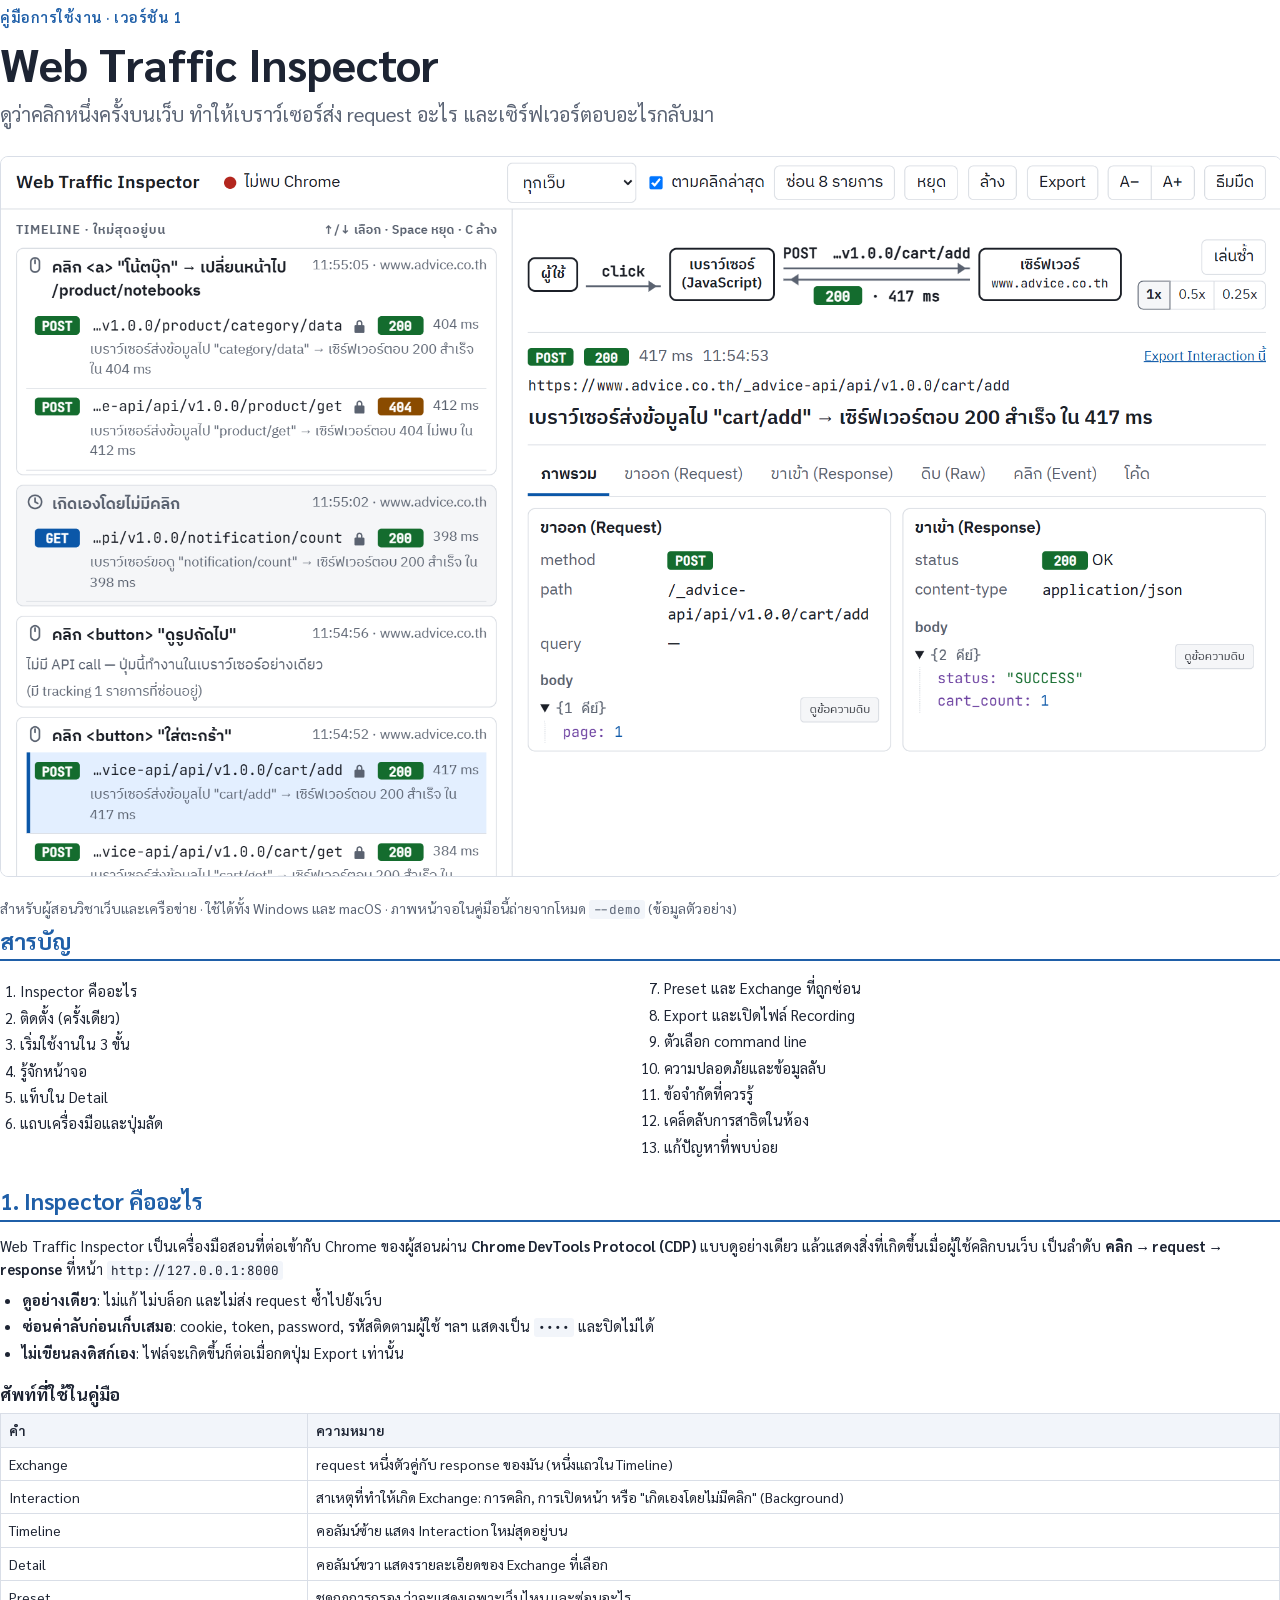
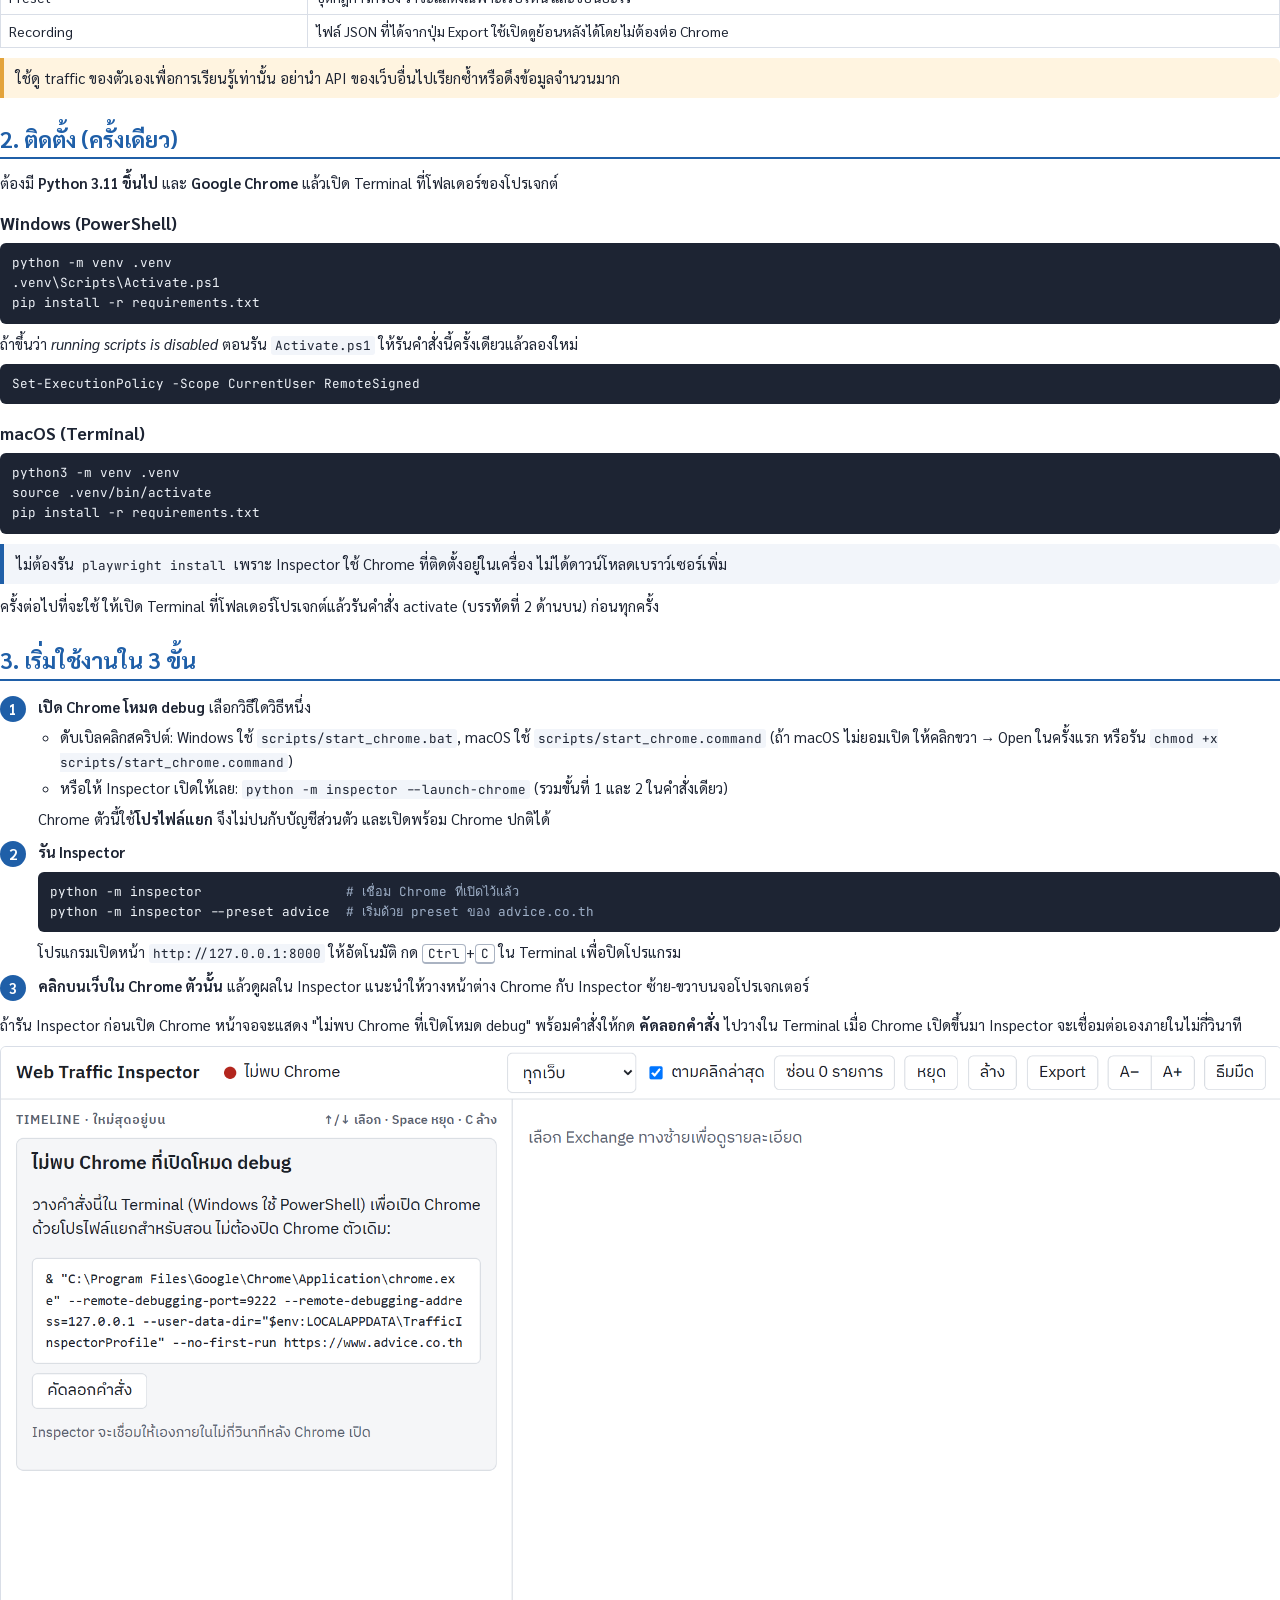
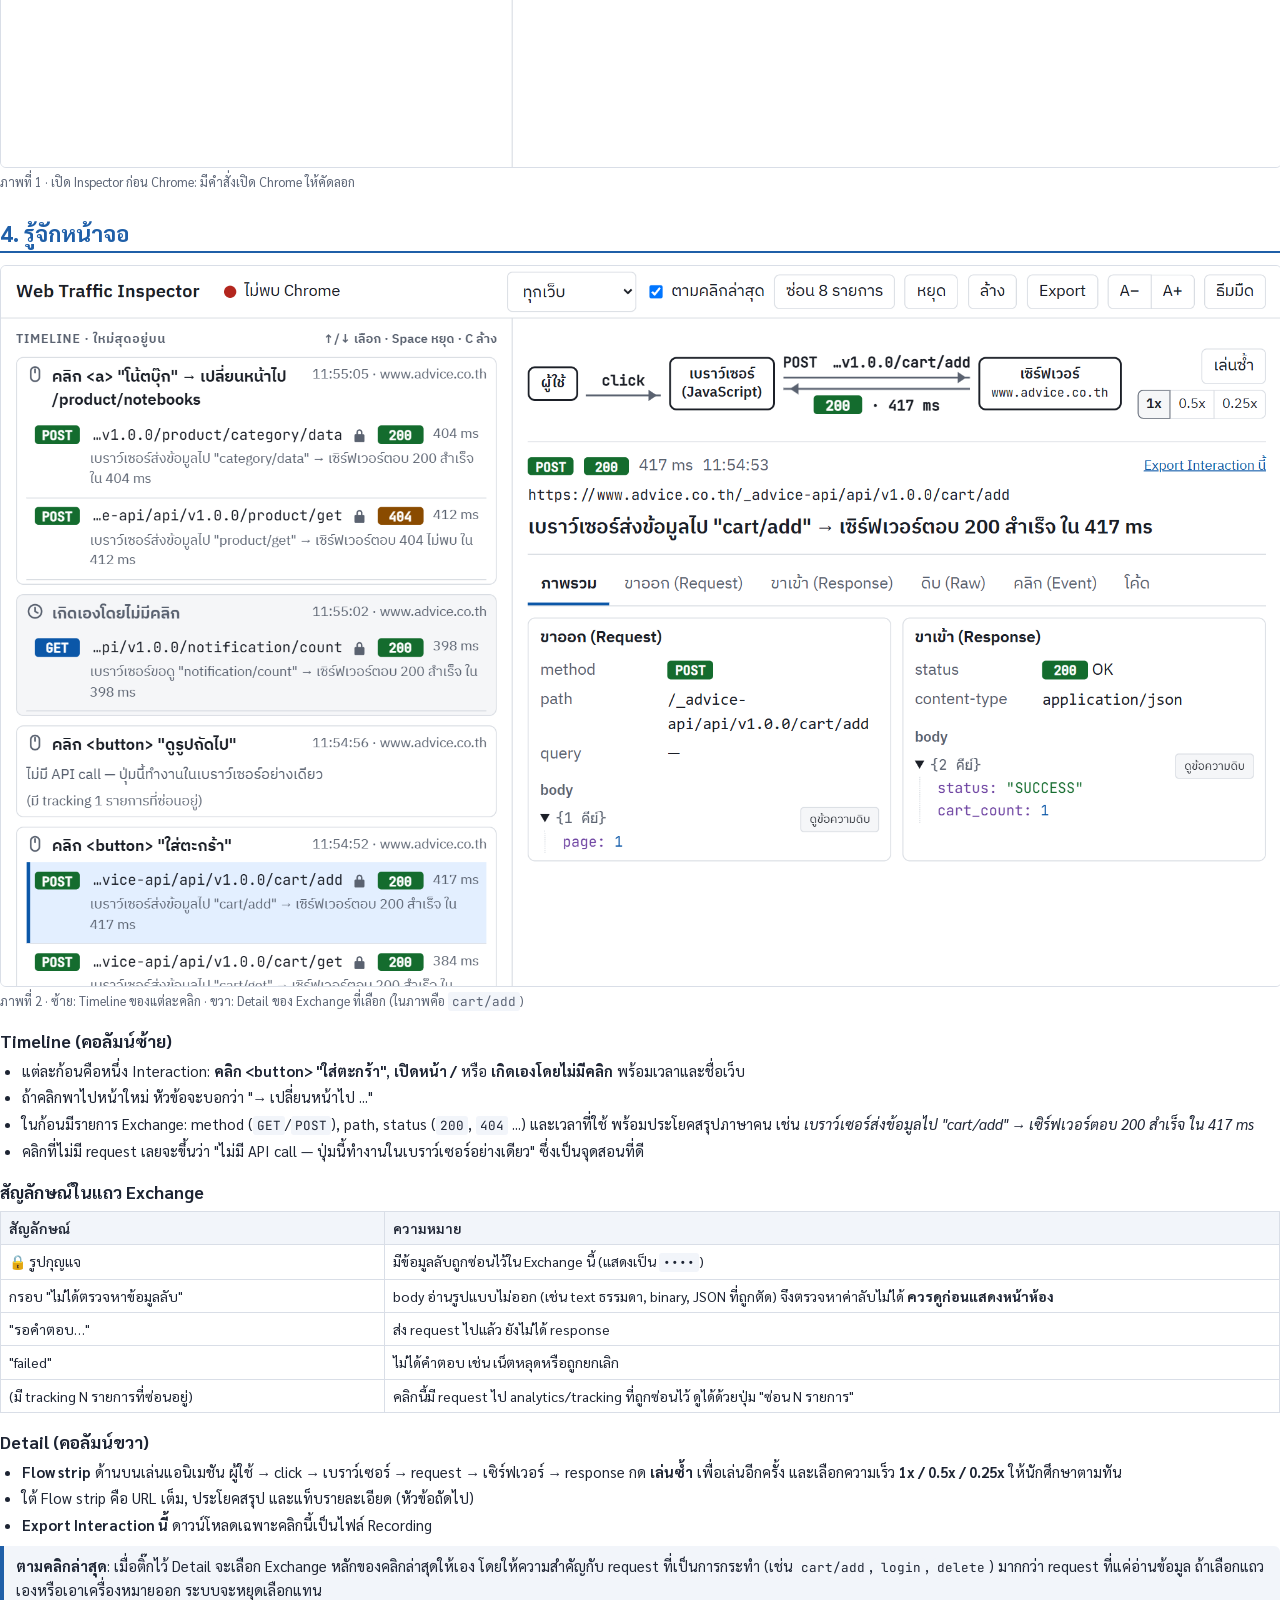
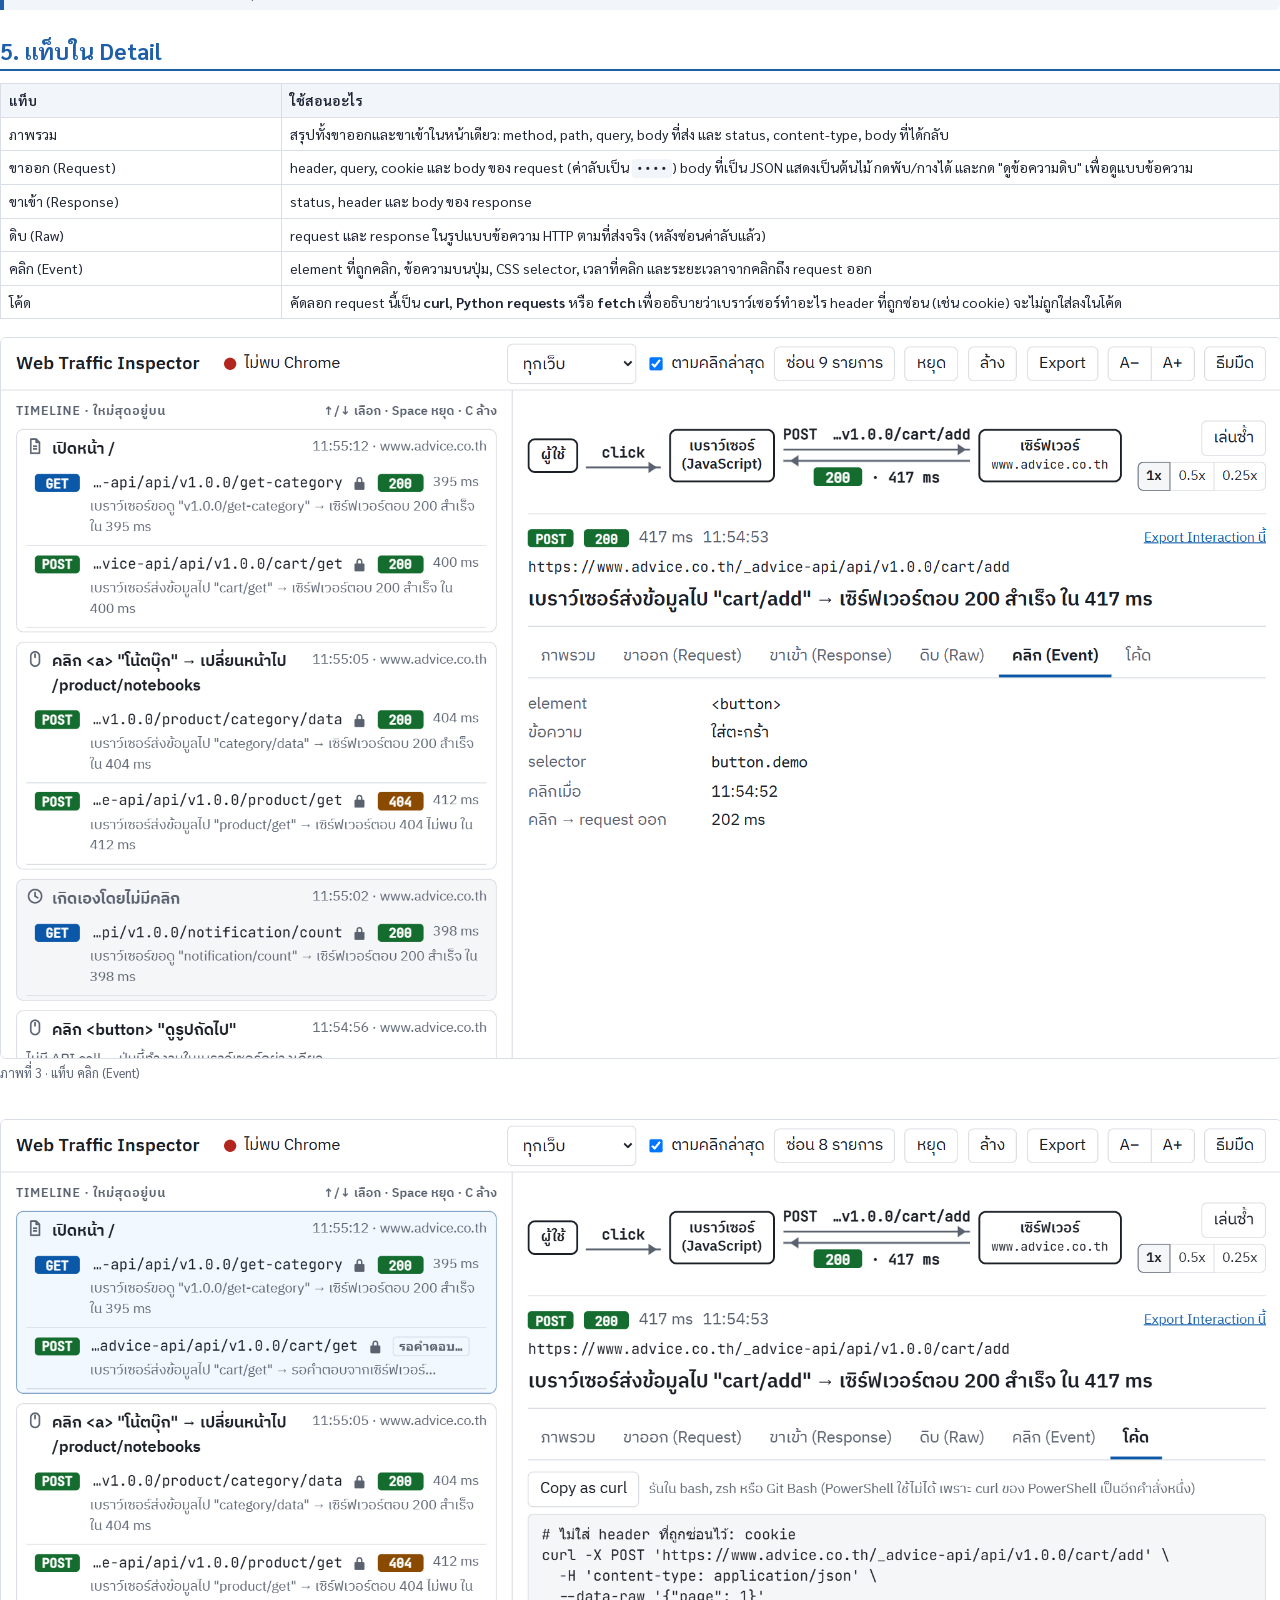
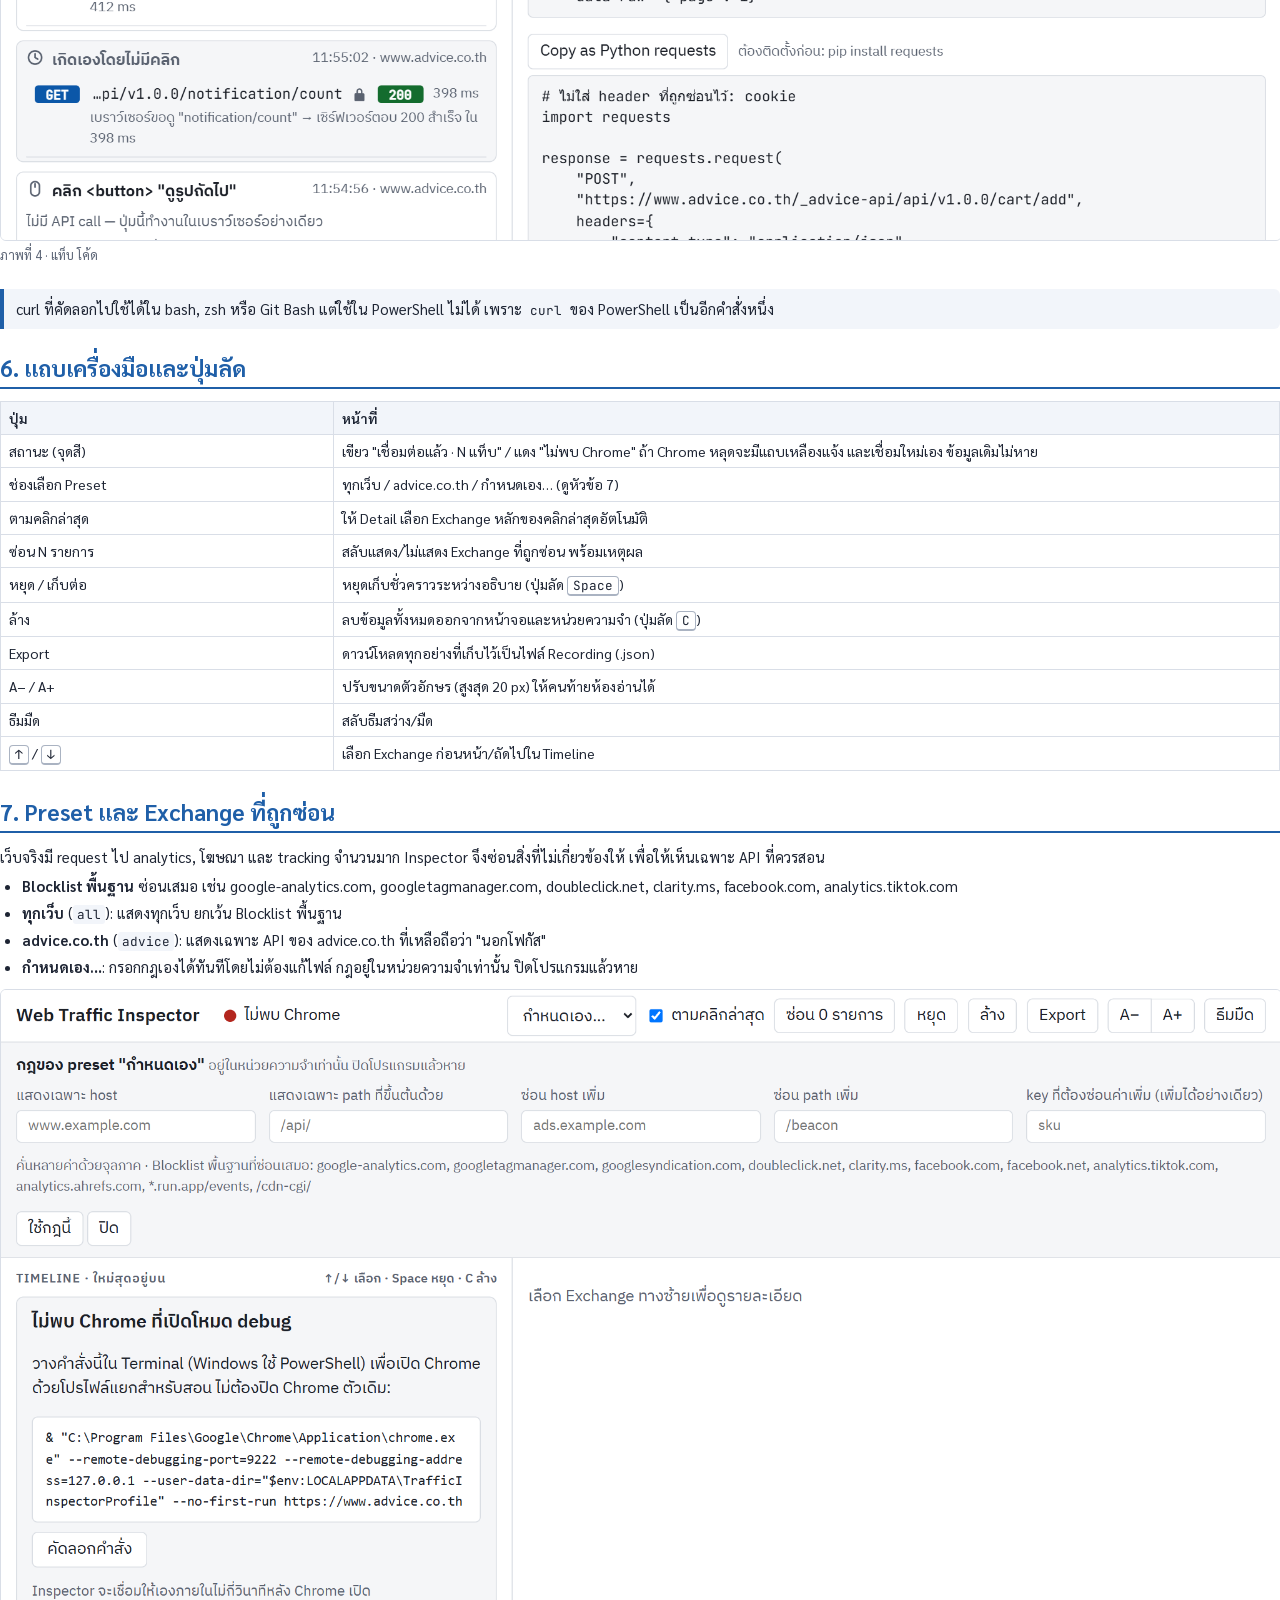
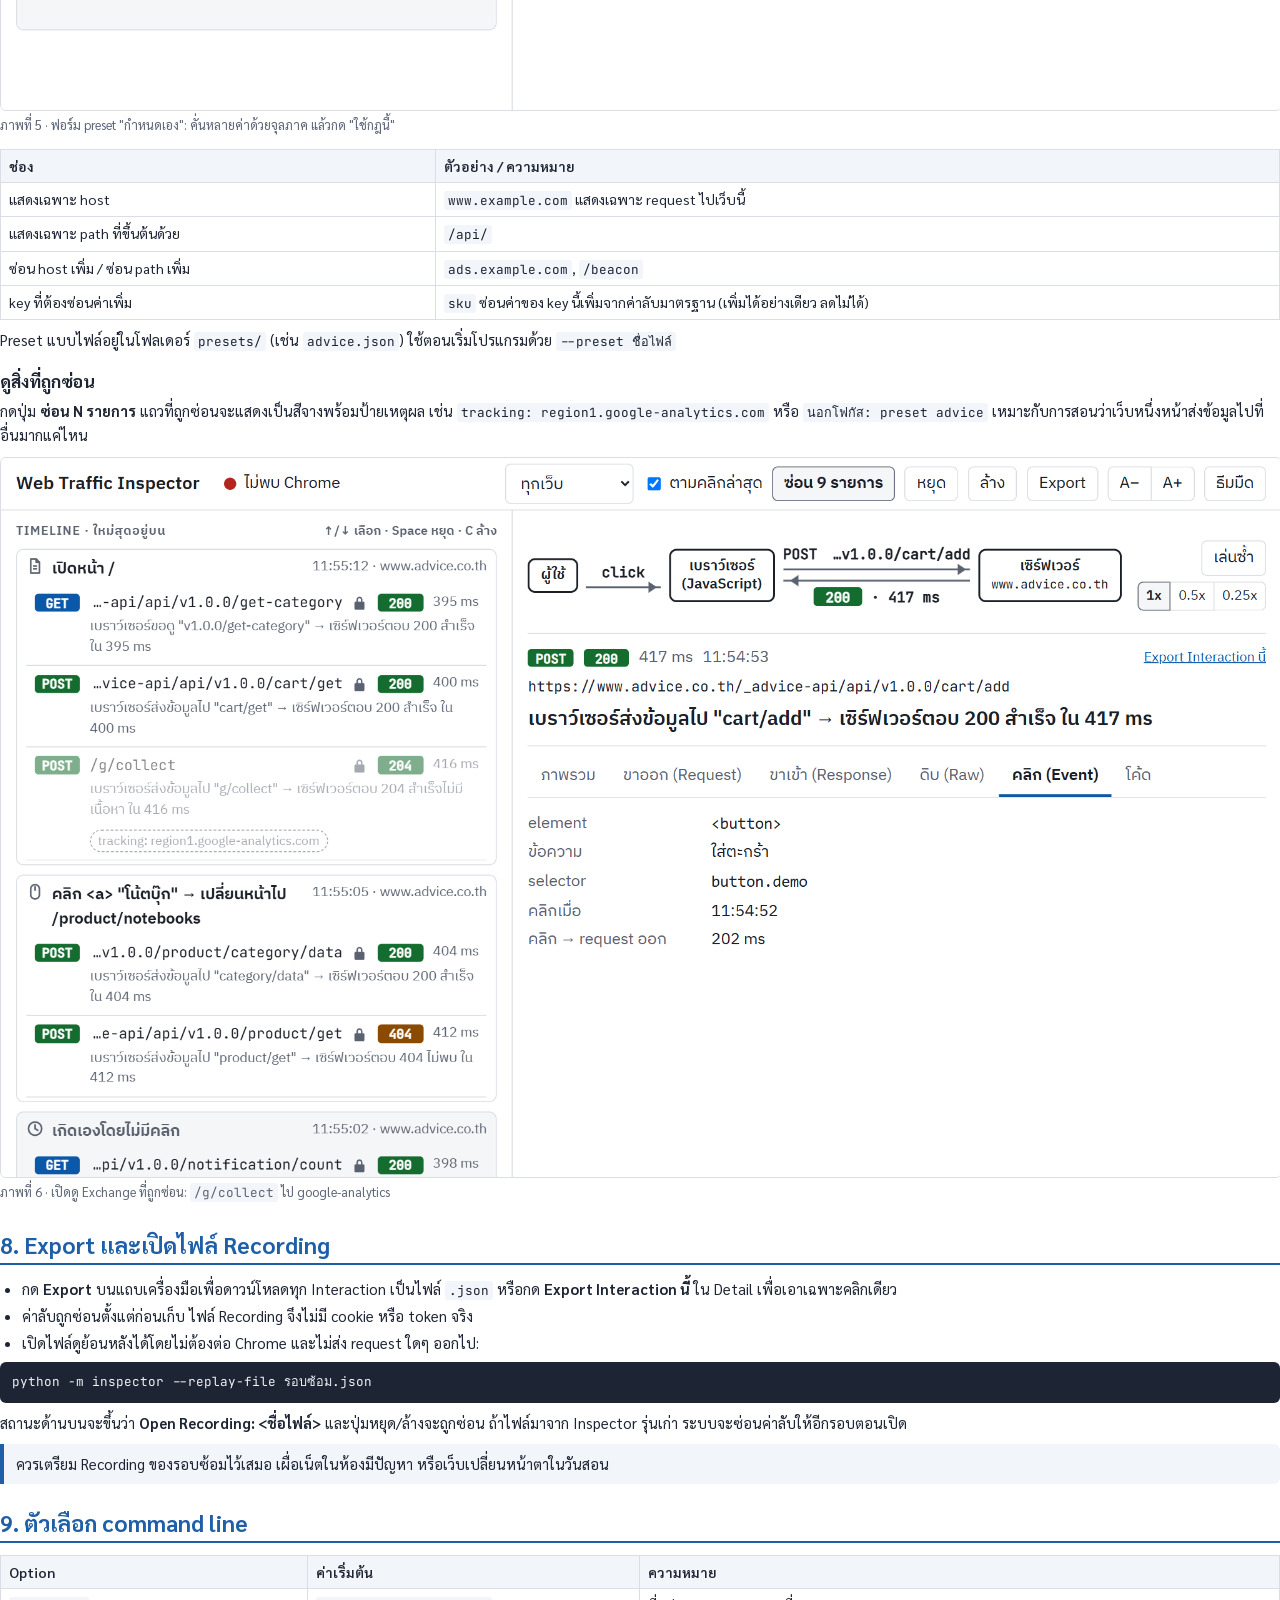
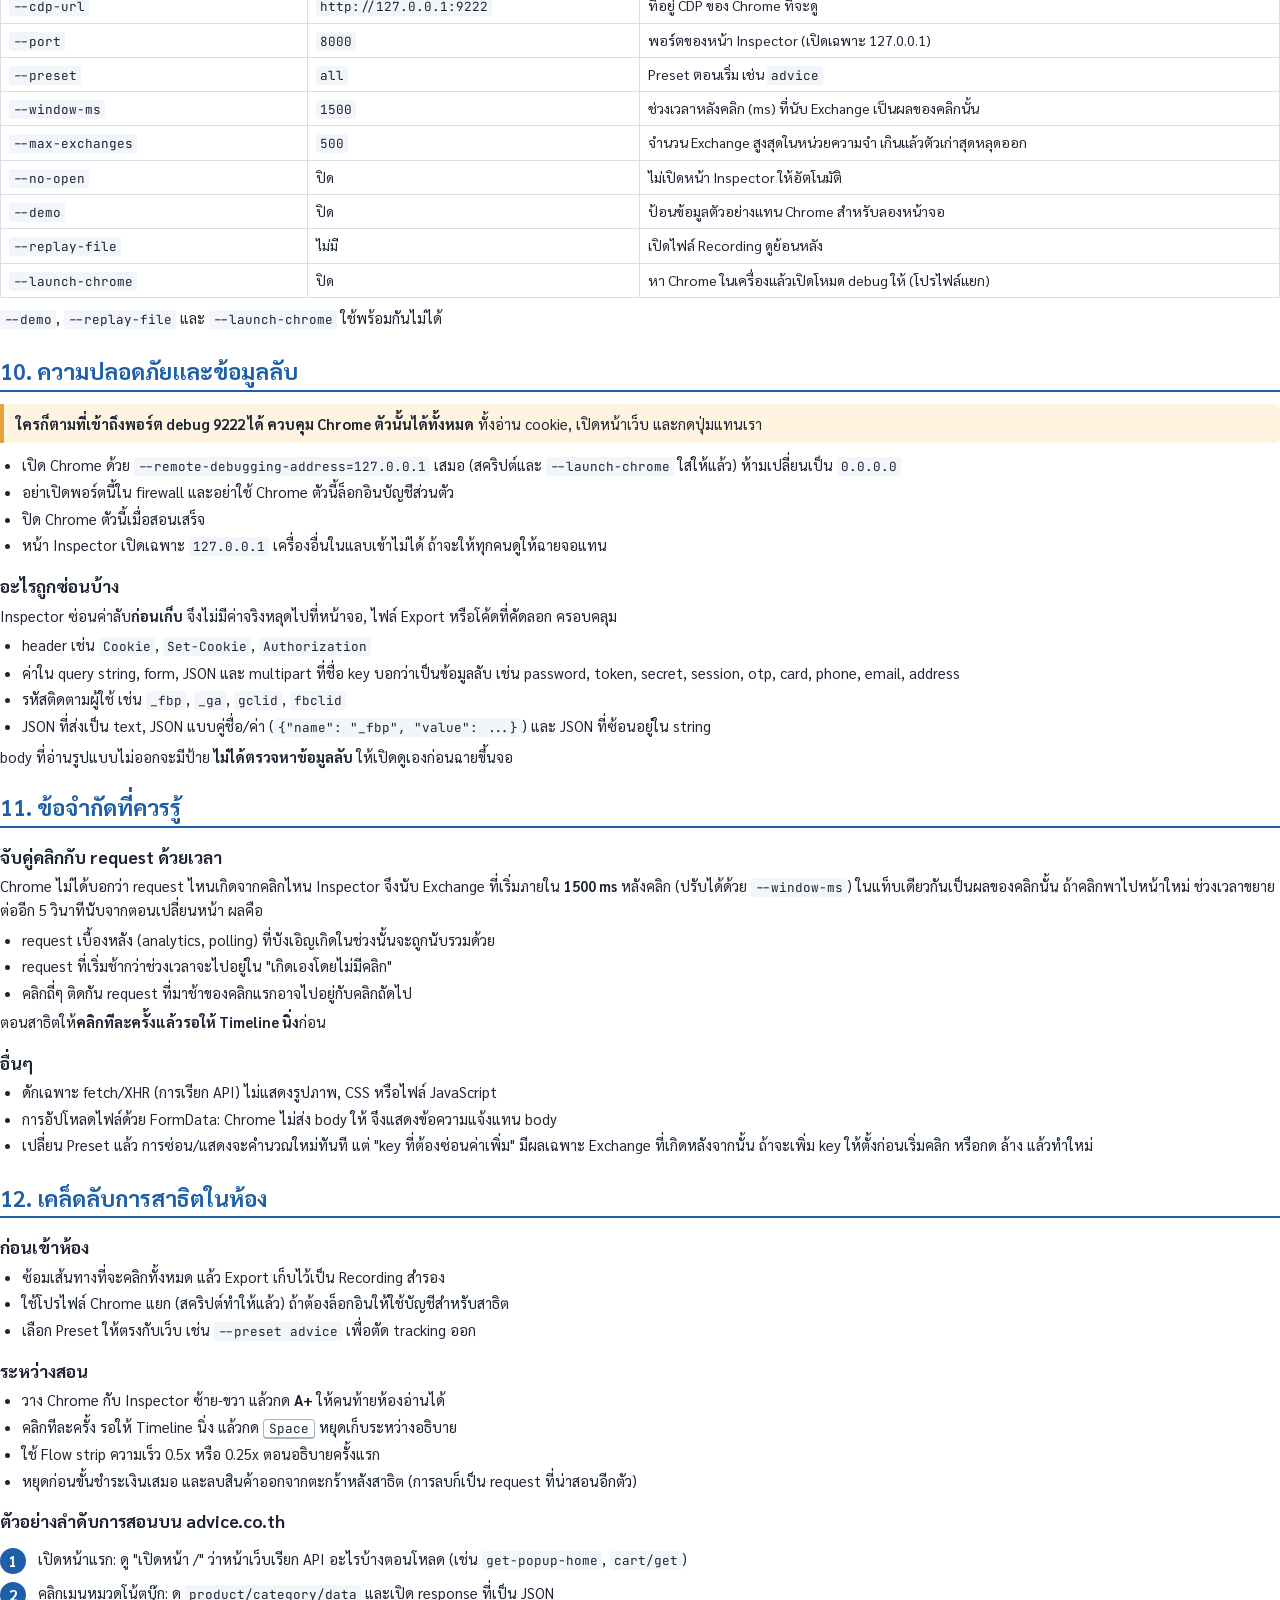
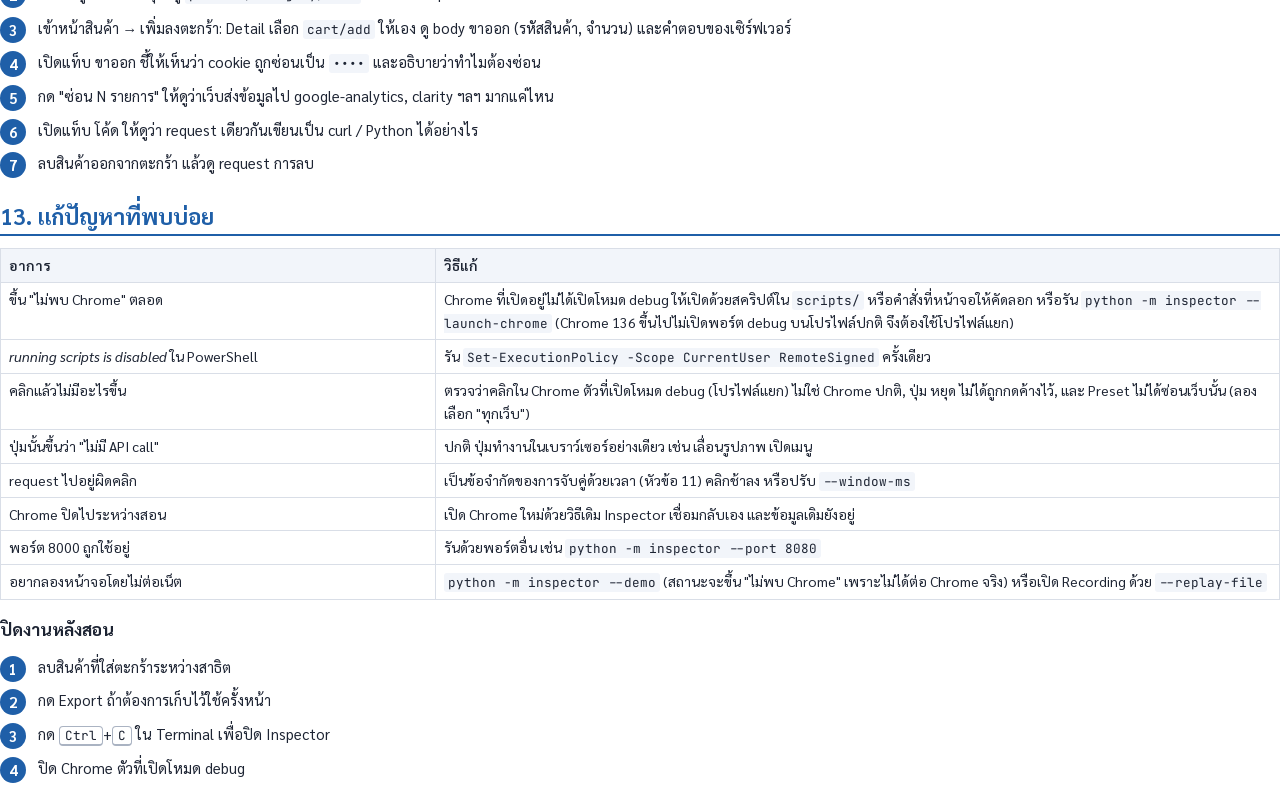
==== docs/guide/guide.html @ 569e0ac6 "docs: add Thai user guide PDF with its HTML source The guide covers install, the 3-step start, the s" ====
<!doctype html>
<html lang="th">
<head>
<meta charset="utf-8">
<title>คู่มือการใช้งาน Web Traffic Inspector</title>
<link rel="stylesheet" href="https://fonts.googleapis.com/css2?family=Sarabun:wght@400;600;700&family=JetBrains+Mono:wght@400;600&display=swap">
<style>
  @page { size: A4; margin: 18mm 17mm 20mm; @bottom-center { content: counter(page); font: 10pt Sarabun, sans-serif; color: #888; } }
  @page :first { @bottom-center { content: none; } }
  :root { --ink: #1d2433; --muted: #5b6475; --line: #d9dee7; --accent: #1f5fa8; --soft: #f2f5fa; --warn: #fff4e0; --warn-line: #e3a33b; }
  body { font-family: Sarabun, "Leelawadee UI", Tahoma, sans-serif; font-size: 11pt; line-height: 1.6; color: var(--ink); margin: 0; }
  h1, h2, h3 { line-height: 1.3; }
  h2 { font-size: 17pt; color: var(--accent); border-bottom: 2px solid var(--accent); padding-bottom: 4px; margin: 0 0 12px; break-after: avoid; }
  h3 { font-size: 13pt; margin: 18px 0 6px; break-after: avoid; }
  section { margin-top: 26px; }
  section.newpage { break-before: page; margin-top: 0; }
  p { margin: 6px 0; orphans: 3; widows: 3; }
  h2 + p, h3 + p { break-before: avoid; }
  code, pre, kbd { font-family: "JetBrains Mono", Consolas, monospace; font-size: 9.5pt; }
  code { background: var(--soft); padding: 1px 4px; border-radius: 3px; }
  pre { background: #1d2433; color: #eef2f8; padding: 10px 12px; border-radius: 6px; white-space: pre-wrap; word-break: break-all; break-inside: avoid; margin: 8px 0; }
  pre .c { color: #9fb0c8; }
  kbd { border: 1px solid #aab3c2; border-bottom-width: 2px; border-radius: 4px; padding: 0 5px; background: #fff; }
  table { width: 100%; border-collapse: collapse; margin: 8px 0; font-size: 10.5pt; break-inside: auto; }
  th, td { border: 1px solid var(--line); padding: 5px 8px; text-align: left; vertical-align: top; }
  th { background: var(--soft); font-weight: 600; }
  tr { break-inside: avoid; }
  tr:first-child, tr:nth-child(2) { break-after: avoid; }
  figure { margin: 10px 0 14px; break-inside: avoid; }
  figure img { width: 100%; border: 1px solid var(--line); border-radius: 6px; display: block; }
  figcaption { font-size: 9.5pt; color: var(--muted); margin-top: 4px; }
  .note, .warn { border-left: 4px solid var(--accent); background: var(--soft); padding: 8px 12px; border-radius: 0 6px 6px 0; margin: 10px 0; break-inside: avoid; }
  .warn { border-color: var(--warn-line); background: var(--warn); }
  ol.steps { padding-left: 0; list-style: none; counter-reset: s; }
  ol.steps > li { counter-increment: s; position: relative; padding-left: 38px; margin: 10px 0; }
  ol.steps > li::before { content: counter(s); position: absolute; left: 0; top: 1px; width: 26px; height: 26px; border-radius: 50%; background: var(--accent); color: #fff; font-weight: 700; text-align: center; line-height: 26px; }
  ul { padding-left: 22px; margin: 6px 0; }
  li { margin: 3px 0; }
  .cover { height: 245mm; display: flex; flex-direction: column; justify-content: center; }
  .cover .kicker { color: var(--accent); font-weight: 600; letter-spacing: .5px; }
  .cover h1 { font-size: 34pt; margin: 6px 0 4px; }
  .cover .sub { font-size: 15pt; color: var(--muted); margin-bottom: 26px; }
  .cover img { width: 100%; border: 1px solid var(--line); border-radius: 8px; }
  .cover .meta { margin-top: 20px; color: var(--muted); font-size: 10.5pt; }
  .toc { columns: 2; column-gap: 28px; padding-left: 20px; }
  .toc li { break-inside: avoid; }
  .two { display: grid; grid-template-columns: 1fr 1fr; gap: 12px; }
</style>
</head>
<body>

<div class="cover">
  <div class="kicker">คู่มือการใช้งาน · เวอร์ชัน 1</div>
  <h1>Web Traffic Inspector</h1>
  <div class="sub">ดูว่าคลิกหนึ่งครั้งบนเว็บ ทำให้เบราว์เซอร์ส่ง request อะไร และเซิร์ฟเวอร์ตอบอะไรกลับมา</div>
  <img src="overview.png" alt="หน้าจอ Web Traffic Inspector">
  <div class="meta">สำหรับผู้สอนวิชาเว็บและเครือข่าย · ใช้ได้ทั้ง Windows และ macOS · ภาพหน้าจอในคู่มือนี้ถ่ายจากโหมด <code>--demo</code> (ข้อมูลตัวอย่าง)</div>
</div>

<section class="newpage">
  <h2>สารบัญ</h2>
  <ol class="toc">
    <li>Inspector คืออะไร</li>
    <li>ติดตั้ง (ครั้งเดียว)</li>
    <li>เริ่มใช้งานใน 3 ขั้น</li>
    <li>รู้จักหน้าจอ</li>
    <li>แท็บใน Detail</li>
    <li>แถบเครื่องมือและปุ่มลัด</li>
    <li>Preset และ Exchange ที่ถูกซ่อน</li>
    <li>Export และเปิดไฟล์ Recording</li>
    <li>ตัวเลือก command line</li>
    <li>ความปลอดภัยและข้อมูลลับ</li>
    <li>ข้อจำกัดที่ควรรู้</li>
    <li>เคล็ดลับการสาธิตในห้อง</li>
    <li>แก้ปัญหาที่พบบ่อย</li>
  </ol>

  <h2 style="margin-top:28px">1. Inspector คืออะไร</h2>
  <p>Web Traffic Inspector เป็นเครื่องมือสอนที่ต่อเข้ากับ Chrome ของผู้สอนผ่าน <b>Chrome DevTools Protocol (CDP)</b> แบบดูอย่างเดียว
  แล้วแสดงสิ่งที่เกิดขึ้นเมื่อผู้ใช้คลิกบนเว็บ เป็นลำดับ <b>คลิก → request → response</b> ที่หน้า <code>http://127.0.0.1:8000</code></p>
  <ul>
    <li><b>ดูอย่างเดียว</b>: ไม่แก้ ไม่บล็อก และไม่ส่ง request ซ้ำไปยังเว็บ</li>
    <li><b>ซ่อนค่าลับก่อนเก็บเสมอ</b>: cookie, token, password, รหัสติดตามผู้ใช้ ฯลฯ แสดงเป็น <code>••••</code> และปิดไม่ได้</li>
    <li><b>ไม่เขียนลงดิสก์เอง</b>: ไฟล์จะเกิดขึ้นก็ต่อเมื่อกดปุ่ม Export เท่านั้น</li>
  </ul>

  <h3>ศัพท์ที่ใช้ในคู่มือ</h3>
  <table>
    <tr><th style="width:24%">คำ</th><th>ความหมาย</th></tr>
    <tr><td>Exchange</td><td>request หนึ่งตัวคู่กับ response ของมัน (หนึ่งแถวใน Timeline)</td></tr>
    <tr><td>Interaction</td><td>สาเหตุที่ทำให้เกิด Exchange: การคลิก, การเปิดหน้า หรือ "เกิดเองโดยไม่มีคลิก" (Background)</td></tr>
    <tr><td>Timeline</td><td>คอลัมน์ซ้าย แสดง Interaction ใหม่สุดอยู่บน</td></tr>
    <tr><td>Detail</td><td>คอลัมน์ขวา แสดงรายละเอียดของ Exchange ที่เลือก</td></tr>
    <tr><td>Preset</td><td>ชุดกฎการกรอง ว่าจะแสดงเฉพาะเว็บไหน และซ่อนอะไร</td></tr>
    <tr><td>Recording</td><td>ไฟล์ JSON ที่ได้จากปุ่ม Export ใช้เปิดดูย้อนหลังได้โดยไม่ต้องต่อ Chrome</td></tr>
  </table>

  <div class="warn">ใช้ดู traffic ของตัวเองเพื่อการเรียนรู้เท่านั้น อย่านำ API ของเว็บอื่นไปเรียกซ้ำหรือดึงข้อมูลจำนวนมาก</div>
</section>

<section>
  <h2>2. ติดตั้ง (ครั้งเดียว)</h2>
  <p>ต้องมี <b>Python 3.11 ขึ้นไป</b> และ <b>Google Chrome</b> แล้วเปิด Terminal ที่โฟลเดอร์ของโปรเจกต์</p>

  <h3>Windows (PowerShell)</h3>
<pre>python -m venv .venv
.venv\Scripts\Activate.ps1
pip install -r requirements.txt</pre>
  <p>ถ้าขึ้นว่า <i>running scripts is disabled</i> ตอนรัน <code>Activate.ps1</code> ให้รันคำสั่งนี้ครั้งเดียวแล้วลองใหม่</p>
<pre>Set-ExecutionPolicy -Scope CurrentUser RemoteSigned</pre>

  <h3>macOS (Terminal)</h3>
<pre>python3 -m venv .venv
source .venv/bin/activate
pip install -r requirements.txt</pre>

  <div class="note">ไม่ต้องรัน <code>playwright install</code> เพราะ Inspector ใช้ Chrome ที่ติดตั้งอยู่ในเครื่อง ไม่ได้ดาวน์โหลดเบราว์เซอร์เพิ่ม</div>
  <p>ครั้งต่อไปที่จะใช้ ให้เปิด Terminal ที่โฟลเดอร์โปรเจกต์แล้วรันคำสั่ง activate (บรรทัดที่ 2 ด้านบน) ก่อนทุกครั้ง</p>

  <h2 style="margin-top:28px">3. เริ่มใช้งานใน 3 ขั้น</h2>
  <ol class="steps">
    <li><b>เปิด Chrome โหมด debug</b> เลือกวิธีใดวิธีหนึ่ง
      <ul>
        <li>ดับเบิลคลิกสคริปต์: Windows ใช้ <code>scripts/start_chrome.bat</code>, macOS ใช้ <code>scripts/start_chrome.command</code>
          (ถ้า macOS ไม่ยอมเปิด ให้คลิกขวา → Open ในครั้งแรก หรือรัน <code>chmod +x scripts/start_chrome.command</code>)</li>
        <li>หรือให้ Inspector เปิดให้เลย: <code>python -m inspector --launch-chrome</code> (รวมขั้นที่ 1 และ 2 ในคำสั่งเดียว)</li>
      </ul>
      Chrome ตัวนี้ใช้<b>โปรไฟล์แยก</b> จึงไม่ปนกับบัญชีส่วนตัว และเปิดพร้อม Chrome ปกติได้
    </li>
    <li><b>รัน Inspector</b>
<pre>python -m inspector                  <span class="c"># เชื่อม Chrome ที่เปิดไว้แล้ว</span>
python -m inspector --preset advice  <span class="c"># เริ่มด้วย preset ของ advice.co.th</span></pre>
      โปรแกรมเปิดหน้า <code>http://127.0.0.1:8000</code> ให้อัตโนมัติ กด <kbd>Ctrl</kbd>+<kbd>C</kbd> ใน Terminal เพื่อปิดโปรแกรม
    </li>
    <li><b>คลิกบนเว็บใน Chrome ตัวนั้น</b> แล้วดูผลใน Inspector แนะนำให้วางหน้าต่าง Chrome กับ Inspector ซ้าย-ขวาบนจอโปรเจกเตอร์</li>
  </ol>

  <p>ถ้ารัน Inspector ก่อนเปิด Chrome หน้าจอจะแสดง "ไม่พบ Chrome ที่เปิดโหมด debug" พร้อมคำสั่งให้กด <b>คัดลอกคำสั่ง</b> ไปวางใน Terminal
  เมื่อ Chrome เปิดขึ้นมา Inspector จะเชื่อมต่อเองภายในไม่กี่วินาที</p>
  <figure><img src="nochrome.png" alt="หน้าจอเมื่อไม่พบ Chrome"><figcaption>ภาพที่ 1 · เปิด Inspector ก่อน Chrome: มีคำสั่งเปิด Chrome ให้คัดลอก</figcaption></figure>
</section>

<section>
  <h2>4. รู้จักหน้าจอ</h2>
  <figure><img src="overview.png" alt="หน้าจอหลัก"><figcaption>ภาพที่ 2 · ซ้าย: Timeline ของแต่ละคลิก · ขวา: Detail ของ Exchange ที่เลือก (ในภาพคือ <code>cart/add</code>)</figcaption></figure>

  <h3>Timeline (คอลัมน์ซ้าย)</h3>
  <ul>
    <li>แต่ละก้อนคือหนึ่ง Interaction: <b>คลิก &lt;button&gt; "ใส่ตะกร้า"</b>, <b>เปิดหน้า /</b> หรือ <b>เกิดเองโดยไม่มีคลิก</b> พร้อมเวลาและชื่อเว็บ</li>
    <li>ถ้าคลิกพาไปหน้าใหม่ หัวข้อจะบอกว่า "→ เปลี่ยนหน้าไป ..."</li>
    <li>ในก้อนมีรายการ Exchange: method (<code>GET</code>/<code>POST</code>), path, status (<code>200</code>, <code>404</code> ...) และเวลาที่ใช้ พร้อมประโยคสรุปภาษาคน เช่น
      <i>เบราว์เซอร์ส่งข้อมูลไป "cart/add" → เซิร์ฟเวอร์ตอบ 200 สำเร็จ ใน 417 ms</i></li>
    <li>คลิกที่ไม่มี request เลยจะขึ้นว่า "ไม่มี API call — ปุ่มนี้ทำงานในเบราว์เซอร์อย่างเดียว" ซึ่งเป็นจุดสอนที่ดี</li>
  </ul>

  <h3>สัญลักษณ์ในแถว Exchange</h3>
  <table>
    <tr><th style="width:30%">สัญลักษณ์</th><th>ความหมาย</th></tr>
    <tr><td>🔒 รูปกุญแจ</td><td>มีข้อมูลลับถูกซ่อนไว้ใน Exchange นี้ (แสดงเป็น <code>••••</code>)</td></tr>
    <tr><td>กรอบ "ไม่ได้ตรวจหาข้อมูลลับ"</td><td>body อ่านรูปแบบไม่ออก (เช่น text ธรรมดา, binary, JSON ที่ถูกตัด) จึงตรวจหาค่าลับไม่ได้ <b>ควรดูก่อนแสดงหน้าห้อง</b></td></tr>
    <tr><td>"รอคำตอบ…"</td><td>ส่ง request ไปแล้ว ยังไม่ได้ response</td></tr>
    <tr><td>"failed"</td><td>ไม่ได้คำตอบ เช่น เน็ตหลุดหรือถูกยกเลิก</td></tr>
    <tr><td>(มี tracking N รายการที่ซ่อนอยู่)</td><td>คลิกนี้มี request ไป analytics/tracking ที่ถูกซ่อนไว้ ดูได้ด้วยปุ่ม "ซ่อน N รายการ"</td></tr>
  </table>

  <h3>Detail (คอลัมน์ขวา)</h3>
  <ul>
    <li><b>Flow strip</b> ด้านบนเล่นแอนิเมชัน ผู้ใช้ → click → เบราว์เซอร์ → request → เซิร์ฟเวอร์ → response กด <b>เล่นซ้ำ</b> เพื่อเล่นอีกครั้ง และเลือกความเร็ว <b>1x / 0.5x / 0.25x</b> ให้นักศึกษาตามทัน</li>
    <li>ใต้ Flow strip คือ URL เต็ม, ประโยคสรุป และแท็บรายละเอียด (หัวข้อถัดไป)</li>
    <li><b>Export Interaction นี้</b> ดาวน์โหลดเฉพาะคลิกนี้เป็นไฟล์ Recording</li>
  </ul>
  <div class="note"><b>ตามคลิกล่าสุด</b>: เมื่อติ๊กไว้ Detail จะเลือก Exchange หลักของคลิกล่าสุดให้เอง โดยให้ความสำคัญกับ request ที่เป็นการกระทำ
  (เช่น <code>cart/add</code>, <code>login</code>, <code>delete</code>) มากกว่า request ที่แค่อ่านข้อมูล ถ้าเลือกแถวเองหรือเอาเครื่องหมายออก ระบบจะหยุดเลือกแทน</div>
</section>

<section>
  <h2>5. แท็บใน Detail</h2>
  <table>
    <tr><th style="width:22%">แท็บ</th><th>ใช้สอนอะไร</th></tr>
    <tr><td>ภาพรวม</td><td>สรุปทั้งขาออกและขาเข้าในหน้าเดียว: method, path, query, body ที่ส่ง และ status, content-type, body ที่ได้กลับ</td></tr>
    <tr><td>ขาออก (Request)</td><td>header, query, cookie และ body ของ request (ค่าลับเป็น <code>••••</code>) body ที่เป็น JSON แสดงเป็นต้นไม้ กดพับ/กางได้ และกด "ดูข้อความดิบ" เพื่อดูแบบข้อความ</td></tr>
    <tr><td>ขาเข้า (Response)</td><td>status, header และ body ของ response</td></tr>
    <tr><td>ดิบ (Raw)</td><td>request และ response ในรูปแบบข้อความ HTTP ตามที่ส่งจริง (หลังซ่อนค่าลับแล้ว)</td></tr>
    <tr><td>คลิก (Event)</td><td>element ที่ถูกคลิก, ข้อความบนปุ่ม, CSS selector, เวลาที่คลิก และระยะเวลาจากคลิกถึง request ออก</td></tr>
    <tr><td>โค้ด</td><td>คัดลอก request นี้เป็น <b>curl</b>, <b>Python requests</b> หรือ <b>fetch</b> เพื่ออธิบายว่าเบราว์เซอร์ทำอะไร header ที่ถูกซ่อน (เช่น cookie) จะไม่ถูกใส่ลงในโค้ด</td></tr>
  </table>
  <div class="two" style="grid-template-columns:1fr">
    <figure><img src="event.png" alt="แท็บคลิก"><figcaption>ภาพที่ 3 · แท็บ คลิก (Event)</figcaption></figure>
    <figure><img src="code.png" alt="แท็บโค้ด"><figcaption>ภาพที่ 4 · แท็บ โค้ด</figcaption></figure>
  </div>
  <div class="note">curl ที่คัดลอกไปใช้ได้ใน bash, zsh หรือ Git Bash แต่ใช้ใน PowerShell ไม่ได้ เพราะ <code>curl</code> ของ PowerShell เป็นอีกคำสั่งหนึ่ง</div>

  <h2 style="margin-top:24px">6. แถบเครื่องมือและปุ่มลัด</h2>
  <table>
    <tr><th style="width:26%">ปุ่ม</th><th>หน้าที่</th></tr>
    <tr><td>สถานะ (จุดสี)</td><td>เขียว "เชื่อมต่อแล้ว · N แท็บ" / แดง "ไม่พบ Chrome" ถ้า Chrome หลุดจะมีแถบเหลืองแจ้ง และเชื่อมใหม่เอง ข้อมูลเดิมไม่หาย</td></tr>
    <tr><td>ช่องเลือก Preset</td><td>ทุกเว็บ / advice.co.th / กำหนดเอง… (ดูหัวข้อ 7)</td></tr>
    <tr><td>ตามคลิกล่าสุด</td><td>ให้ Detail เลือก Exchange หลักของคลิกล่าสุดอัตโนมัติ</td></tr>
    <tr><td>ซ่อน N รายการ</td><td>สลับแสดง/ไม่แสดง Exchange ที่ถูกซ่อน พร้อมเหตุผล</td></tr>
    <tr><td>หยุด / เก็บต่อ</td><td>หยุดเก็บชั่วคราวระหว่างอธิบาย (ปุ่มลัด <kbd>Space</kbd>)</td></tr>
    <tr><td>ล้าง</td><td>ลบข้อมูลทั้งหมดออกจากหน้าจอและหน่วยความจำ (ปุ่มลัด <kbd>C</kbd>)</td></tr>
    <tr><td>Export</td><td>ดาวน์โหลดทุกอย่างที่เก็บไว้เป็นไฟล์ Recording (.json)</td></tr>
    <tr><td>A− / A+</td><td>ปรับขนาดตัวอักษร (สูงสุด 20 px) ให้คนท้ายห้องอ่านได้</td></tr>
    <tr><td>ธีมมืด</td><td>สลับธีมสว่าง/มืด</td></tr>
    <tr><td><kbd>↑</kbd> / <kbd>↓</kbd></td><td>เลือก Exchange ก่อนหน้า/ถัดไปใน Timeline</td></tr>
  </table>
</section>

<section>
  <h2>7. Preset และ Exchange ที่ถูกซ่อน</h2>
  <p>เว็บจริงมี request ไป analytics, โฆษณา และ tracking จำนวนมาก Inspector จึงซ่อนสิ่งที่ไม่เกี่ยวข้องให้ เพื่อให้เห็นเฉพาะ API ที่ควรสอน</p>
  <ul>
    <li><b>Blocklist พื้นฐาน</b> ซ่อนเสมอ เช่น google-analytics.com, googletagmanager.com, doubleclick.net, clarity.ms, facebook.com, analytics.tiktok.com</li>
    <li><b>ทุกเว็บ</b> (<code>all</code>): แสดงทุกเว็บ ยกเว้น Blocklist พื้นฐาน</li>
    <li><b>advice.co.th</b> (<code>advice</code>): แสดงเฉพาะ API ของ advice.co.th ที่เหลือถือว่า "นอกโฟกัส"</li>
    <li><b>กำหนดเอง…</b>: กรอกกฎเองได้ทันทีโดยไม่ต้องแก้ไฟล์ กฎอยู่ในหน่วยความจำเท่านั้น ปิดโปรแกรมแล้วหาย</li>
  </ul>
  <figure><img src="custom.png" alt="ฟอร์ม preset กำหนดเอง"><figcaption>ภาพที่ 5 · ฟอร์ม preset "กำหนดเอง": คั่นหลายค่าด้วยจุลภาค แล้วกด "ใช้กฎนี้"</figcaption></figure>
  <table>
    <tr><th style="width:34%">ช่อง</th><th>ตัวอย่าง / ความหมาย</th></tr>
    <tr><td>แสดงเฉพาะ host</td><td><code>www.example.com</code> แสดงเฉพาะ request ไปเว็บนี้</td></tr>
    <tr><td>แสดงเฉพาะ path ที่ขึ้นต้นด้วย</td><td><code>/api/</code></td></tr>
    <tr><td>ซ่อน host เพิ่ม / ซ่อน path เพิ่ม</td><td><code>ads.example.com</code>, <code>/beacon</code></td></tr>
    <tr><td>key ที่ต้องซ่อนค่าเพิ่ม</td><td><code>sku</code> ซ่อนค่าของ key นี้เพิ่มจากค่าลับมาตรฐาน (เพิ่มได้อย่างเดียว ลดไม่ได้)</td></tr>
  </table>
  <p>Preset แบบไฟล์อยู่ในโฟลเดอร์ <code>presets/</code> (เช่น <code>advice.json</code>) ใช้ตอนเริ่มโปรแกรมด้วย <code>--preset ชื่อไฟล์</code></p>

  <h3>ดูสิ่งที่ถูกซ่อน</h3>
  <p>กดปุ่ม <b>ซ่อน N รายการ</b> แถวที่ถูกซ่อนจะแสดงเป็นสีจางพร้อมป้ายเหตุผล เช่น <code>tracking: region1.google-analytics.com</code> หรือ <code>นอกโฟกัส: preset advice</code>
  เหมาะกับการสอนว่าเว็บหนึ่งหน้าส่งข้อมูลไปที่อื่นมากแค่ไหน</p>
  <figure><img src="hidden.png" alt="แสดงรายการที่ถูกซ่อน"><figcaption>ภาพที่ 6 · เปิดดู Exchange ที่ถูกซ่อน: <code>/g/collect</code> ไป google-analytics</figcaption></figure>
</section>

<section>
  <h2>8. Export และเปิดไฟล์ Recording</h2>
  <ul>
    <li>กด <b>Export</b> บนแถบเครื่องมือเพื่อดาวน์โหลดทุก Interaction เป็นไฟล์ <code>.json</code> หรือกด <b>Export Interaction นี้</b> ใน Detail เพื่อเอาเฉพาะคลิกเดียว</li>
    <li>ค่าลับถูกซ่อนตั้งแต่ก่อนเก็บ ไฟล์ Recording จึงไม่มี cookie หรือ token จริง</li>
    <li>เปิดไฟล์ดูย้อนหลังได้โดยไม่ต้องต่อ Chrome และไม่ส่ง request ใดๆ ออกไป:</li>
  </ul>
<pre>python -m inspector --replay-file รอบซ้อม.json</pre>
  <p>สถานะด้านบนจะขึ้นว่า <b>Open Recording: &lt;ชื่อไฟล์&gt;</b> และปุ่มหยุด/ล้างจะถูกซ่อน ถ้าไฟล์มาจาก Inspector รุ่นเก่า ระบบจะซ่อนค่าลับให้อีกรอบตอนเปิด</p>
  <div class="note">ควรเตรียม Recording ของรอบซ้อมไว้เสมอ เผื่อเน็ตในห้องมีปัญหา หรือเว็บเปลี่ยนหน้าตาในวันสอน</div>

  <h2 style="margin-top:24px">9. ตัวเลือก command line</h2>
  <table>
    <tr><th style="width:24%">Option</th><th style="width:26%">ค่าเริ่มต้น</th><th>ความหมาย</th></tr>
    <tr><td><code>--cdp-url</code></td><td><code>http://127.0.0.1:9222</code></td><td>ที่อยู่ CDP ของ Chrome ที่จะดู</td></tr>
    <tr><td><code>--port</code></td><td><code>8000</code></td><td>พอร์ตของหน้า Inspector (เปิดเฉพาะ 127.0.0.1)</td></tr>
    <tr><td><code>--preset</code></td><td><code>all</code></td><td>Preset ตอนเริ่ม เช่น <code>advice</code></td></tr>
    <tr><td><code>--window-ms</code></td><td><code>1500</code></td><td>ช่วงเวลาหลังคลิก (ms) ที่นับ Exchange เป็นผลของคลิกนั้น</td></tr>
    <tr><td><code>--max-exchanges</code></td><td><code>500</code></td><td>จำนวน Exchange สูงสุดในหน่วยความจำ เกินแล้วตัวเก่าสุดหลุดออก</td></tr>
    <tr><td><code>--no-open</code></td><td>ปิด</td><td>ไม่เปิดหน้า Inspector ให้อัตโนมัติ</td></tr>
    <tr><td><code>--demo</code></td><td>ปิด</td><td>ป้อนข้อมูลตัวอย่างแทน Chrome สำหรับลองหน้าจอ</td></tr>
    <tr><td><code>--replay-file</code></td><td>ไม่มี</td><td>เปิดไฟล์ Recording ดูย้อนหลัง</td></tr>
    <tr><td><code>--launch-chrome</code></td><td>ปิด</td><td>หา Chrome ในเครื่องแล้วเปิดโหมด debug ให้ (โปรไฟล์แยก)</td></tr>
  </table>
  <p><code>--demo</code>, <code>--replay-file</code> และ <code>--launch-chrome</code> ใช้พร้อมกันไม่ได้</p>
</section>

<section>
  <h2>10. ความปลอดภัยและข้อมูลลับ</h2>
  <div class="warn"><b>ใครก็ตามที่เข้าถึงพอร์ต debug 9222 ได้ ควบคุม Chrome ตัวนั้นได้ทั้งหมด</b> ทั้งอ่าน cookie, เปิดหน้าเว็บ และกดปุ่มแทนเรา</div>
  <ul>
    <li>เปิด Chrome ด้วย <code>--remote-debugging-address=127.0.0.1</code> เสมอ (สคริปต์และ <code>--launch-chrome</code> ใส่ให้แล้ว) ห้ามเปลี่ยนเป็น <code>0.0.0.0</code></li>
    <li>อย่าเปิดพอร์ตนี้ใน firewall และอย่าใช้ Chrome ตัวนี้ล็อกอินบัญชีส่วนตัว</li>
    <li>ปิด Chrome ตัวนี้เมื่อสอนเสร็จ</li>
    <li>หน้า Inspector เปิดเฉพาะ <code>127.0.0.1</code> เครื่องอื่นในแลบเข้าไม่ได้ ถ้าจะให้ทุกคนดูให้ฉายจอแทน</li>
  </ul>

  <h3>อะไรถูกซ่อนบ้าง</h3>
  <p>Inspector ซ่อนค่าลับ<b>ก่อนเก็บ</b> จึงไม่มีค่าจริงหลุดไปที่หน้าจอ, ไฟล์ Export หรือโค้ดที่คัดลอก ครอบคลุม</p>
  <ul>
    <li>header เช่น <code>Cookie</code>, <code>Set-Cookie</code>, <code>Authorization</code></li>
    <li>ค่าใน query string, form, JSON และ multipart ที่ชื่อ key บอกว่าเป็นข้อมูลลับ เช่น password, token, secret, session, otp, card, phone, email, address</li>
    <li>รหัสติดตามผู้ใช้ เช่น <code>_fbp</code>, <code>_ga</code>, <code>gclid</code>, <code>fbclid</code></li>
    <li>JSON ที่ส่งเป็น text, JSON แบบคู่ชื่อ/ค่า (<code>{"name": "_fbp", "value": ...}</code>) และ JSON ที่ซ้อนอยู่ใน string</li>
  </ul>
  <p>body ที่อ่านรูปแบบไม่ออกจะมีป้าย <b>ไม่ได้ตรวจหาข้อมูลลับ</b> ให้เปิดดูเองก่อนฉายขึ้นจอ</p>

  <h2 style="margin-top:24px">11. ข้อจำกัดที่ควรรู้</h2>
  <h3>จับคู่คลิกกับ request ด้วยเวลา</h3>
  <p>Chrome ไม่ได้บอกว่า request ไหนเกิดจากคลิกไหน Inspector จึงนับ Exchange ที่เริ่มภายใน <b>1500 ms</b> หลังคลิก (ปรับได้ด้วย <code>--window-ms</code>) ในแท็บเดียวกันเป็นผลของคลิกนั้น
  ถ้าคลิกพาไปหน้าใหม่ ช่วงเวลาขยายต่ออีก 5 วินาทีนับจากตอนเปลี่ยนหน้า ผลคือ</p>
  <ul>
    <li>request เบื้องหลัง (analytics, polling) ที่บังเอิญเกิดในช่วงนั้นจะถูกนับรวมด้วย</li>
    <li>request ที่เริ่มช้ากว่าช่วงเวลาจะไปอยู่ใน "เกิดเองโดยไม่มีคลิก"</li>
    <li>คลิกถี่ๆ ติดกัน request ที่มาช้าของคลิกแรกอาจไปอยู่กับคลิกถัดไป</li>
  </ul>
  <p>ตอนสาธิตให้<b>คลิกทีละครั้งแล้วรอให้ Timeline นิ่ง</b>ก่อน</p>
  <h3>อื่นๆ</h3>
  <ul>
    <li>ดักเฉพาะ fetch/XHR (การเรียก API) ไม่แสดงรูปภาพ, CSS หรือไฟล์ JavaScript</li>
    <li>การอัปโหลดไฟล์ด้วย FormData: Chrome ไม่ส่ง body ให้ จึงแสดงข้อความแจ้งแทน body</li>
    <li>เปลี่ยน Preset แล้ว การซ่อน/แสดงจะคำนวณใหม่ทันที แต่ "key ที่ต้องซ่อนค่าเพิ่ม" มีผลเฉพาะ Exchange ที่เกิดหลังจากนั้น ถ้าจะเพิ่ม key ให้ตั้งก่อนเริ่มคลิก หรือกด ล้าง แล้วทำใหม่</li>
  </ul>
</section>

<section>
  <h2>12. เคล็ดลับการสาธิตในห้อง</h2>
  <h3>ก่อนเข้าห้อง</h3>
  <ul>
    <li>ซ้อมเส้นทางที่จะคลิกทั้งหมด แล้ว Export เก็บไว้เป็น Recording สำรอง</li>
    <li>ใช้โปรไฟล์ Chrome แยก (สคริปต์ทำให้แล้ว) ถ้าต้องล็อกอินให้ใช้บัญชีสำหรับสาธิต</li>
    <li>เลือก Preset ให้ตรงกับเว็บ เช่น <code>--preset advice</code> เพื่อตัด tracking ออก</li>
  </ul>
  <h3>ระหว่างสอน</h3>
  <ul>
    <li>วาง Chrome กับ Inspector ซ้าย-ขวา แล้วกด <b>A+</b> ให้คนท้ายห้องอ่านได้</li>
    <li>คลิกทีละครั้ง รอให้ Timeline นิ่ง แล้วกด <kbd>Space</kbd> หยุดเก็บระหว่างอธิบาย</li>
    <li>ใช้ Flow strip ความเร็ว 0.5x หรือ 0.25x ตอนอธิบายครั้งแรก</li>
    <li>หยุดก่อนขั้นชำระเงินเสมอ และลบสินค้าออกจากตะกร้าหลังสาธิต (การลบก็เป็น request ที่น่าสอนอีกตัว)</li>
  </ul>
  <h3>ตัวอย่างลำดับการสอนบน advice.co.th</h3>
  <ol class="steps">
    <li>เปิดหน้าแรก: ดู "เปิดหน้า /" ว่าหน้าเว็บเรียก API อะไรบ้างตอนโหลด (เช่น <code>get-popup-home</code>, <code>cart/get</code>)</li>
    <li>คลิกเมนูหมวดโน้ตบุ๊ก: ดู <code>product/category/data</code> และเปิด response ที่เป็น JSON</li>
    <li>เข้าหน้าสินค้า → เพิ่มลงตะกร้า: Detail เลือก <code>cart/add</code> ให้เอง ดู body ขาออก (รหัสสินค้า, จำนวน) และคำตอบของเซิร์ฟเวอร์</li>
    <li>เปิดแท็บ ขาออก ชี้ให้เห็นว่า cookie ถูกซ่อนเป็น <code>••••</code> และอธิบายว่าทำไมต้องซ่อน</li>
    <li>กด "ซ่อน N รายการ" ให้ดูว่าเว็บส่งข้อมูลไป google-analytics, clarity ฯลฯ มากแค่ไหน</li>
    <li>เปิดแท็บ โค้ด ให้ดูว่า request เดียวกันเขียนเป็น curl / Python ได้อย่างไร</li>
    <li>ลบสินค้าออกจากตะกร้า แล้วดู request การลบ</li>
  </ol>
</section>

<section>
  <h2>13. แก้ปัญหาที่พบบ่อย</h2>
  <table>
    <tr><th style="width:34%">อาการ</th><th>วิธีแก้</th></tr>
    <tr><td>ขึ้น "ไม่พบ Chrome" ตลอด</td><td>Chrome ที่เปิดอยู่ไม่ได้เปิดโหมด debug ให้เปิดด้วยสคริปต์ใน <code>scripts/</code> หรือคำสั่งที่หน้าจอให้คัดลอก หรือรัน <code>python -m inspector --launch-chrome</code>
      (Chrome 136 ขึ้นไปไม่เปิดพอร์ต debug บนโปรไฟล์ปกติ จึงต้องใช้โปรไฟล์แยก)</td></tr>
    <tr><td><i>running scripts is disabled</i> ใน PowerShell</td><td>รัน <code>Set-ExecutionPolicy -Scope CurrentUser RemoteSigned</code> ครั้งเดียว</td></tr>
    <tr><td>คลิกแล้วไม่มีอะไรขึ้น</td><td>ตรวจว่าคลิกใน Chrome ตัวที่เปิดโหมด debug (โปรไฟล์แยก) ไม่ใช่ Chrome ปกติ, ปุ่ม หยุด ไม่ได้ถูกกดค้างไว้, และ Preset ไม่ได้ซ่อนเว็บนั้น (ลองเลือก "ทุกเว็บ")</td></tr>
    <tr><td>ปุ่มนั้นขึ้นว่า "ไม่มี API call"</td><td>ปกติ ปุ่มทำงานในเบราว์เซอร์อย่างเดียว เช่น เลื่อนรูปภาพ เปิดเมนู</td></tr>
    <tr><td>request ไปอยู่ผิดคลิก</td><td>เป็นข้อจำกัดของการจับคู่ด้วยเวลา (หัวข้อ 11) คลิกช้าลง หรือปรับ <code>--window-ms</code></td></tr>
    <tr><td>Chrome ปิดไประหว่างสอน</td><td>เปิด Chrome ใหม่ด้วยวิธีเดิม Inspector เชื่อมกลับเอง และข้อมูลเดิมยังอยู่</td></tr>
    <tr><td>พอร์ต 8000 ถูกใช้อยู่</td><td>รันด้วยพอร์ตอื่น เช่น <code>python -m inspector --port 8080</code></td></tr>
    <tr><td>อยากลองหน้าจอโดยไม่ต่อเน็ต</td><td><code>python -m inspector --demo</code> (สถานะจะขึ้น "ไม่พบ Chrome" เพราะไม่ได้ต่อ Chrome จริง) หรือเปิด Recording ด้วย <code>--replay-file</code></td></tr>
  </table>

  <div style="break-inside: avoid"><h3>ปิดงานหลังสอน</h3>
  <ol class="steps">
    <li>ลบสินค้าที่ใส่ตะกร้าระหว่างสาธิต</li>
    <li>กด Export ถ้าต้องการเก็บไว้ใช้ครั้งหน้า</li>
    <li>กด <kbd>Ctrl</kbd>+<kbd>C</kbd> ใน Terminal เพื่อปิด Inspector</li>
    <li>ปิด Chrome ตัวที่เปิดโหมด debug</li>
  </ol></div>
</section>

</body>
</html>
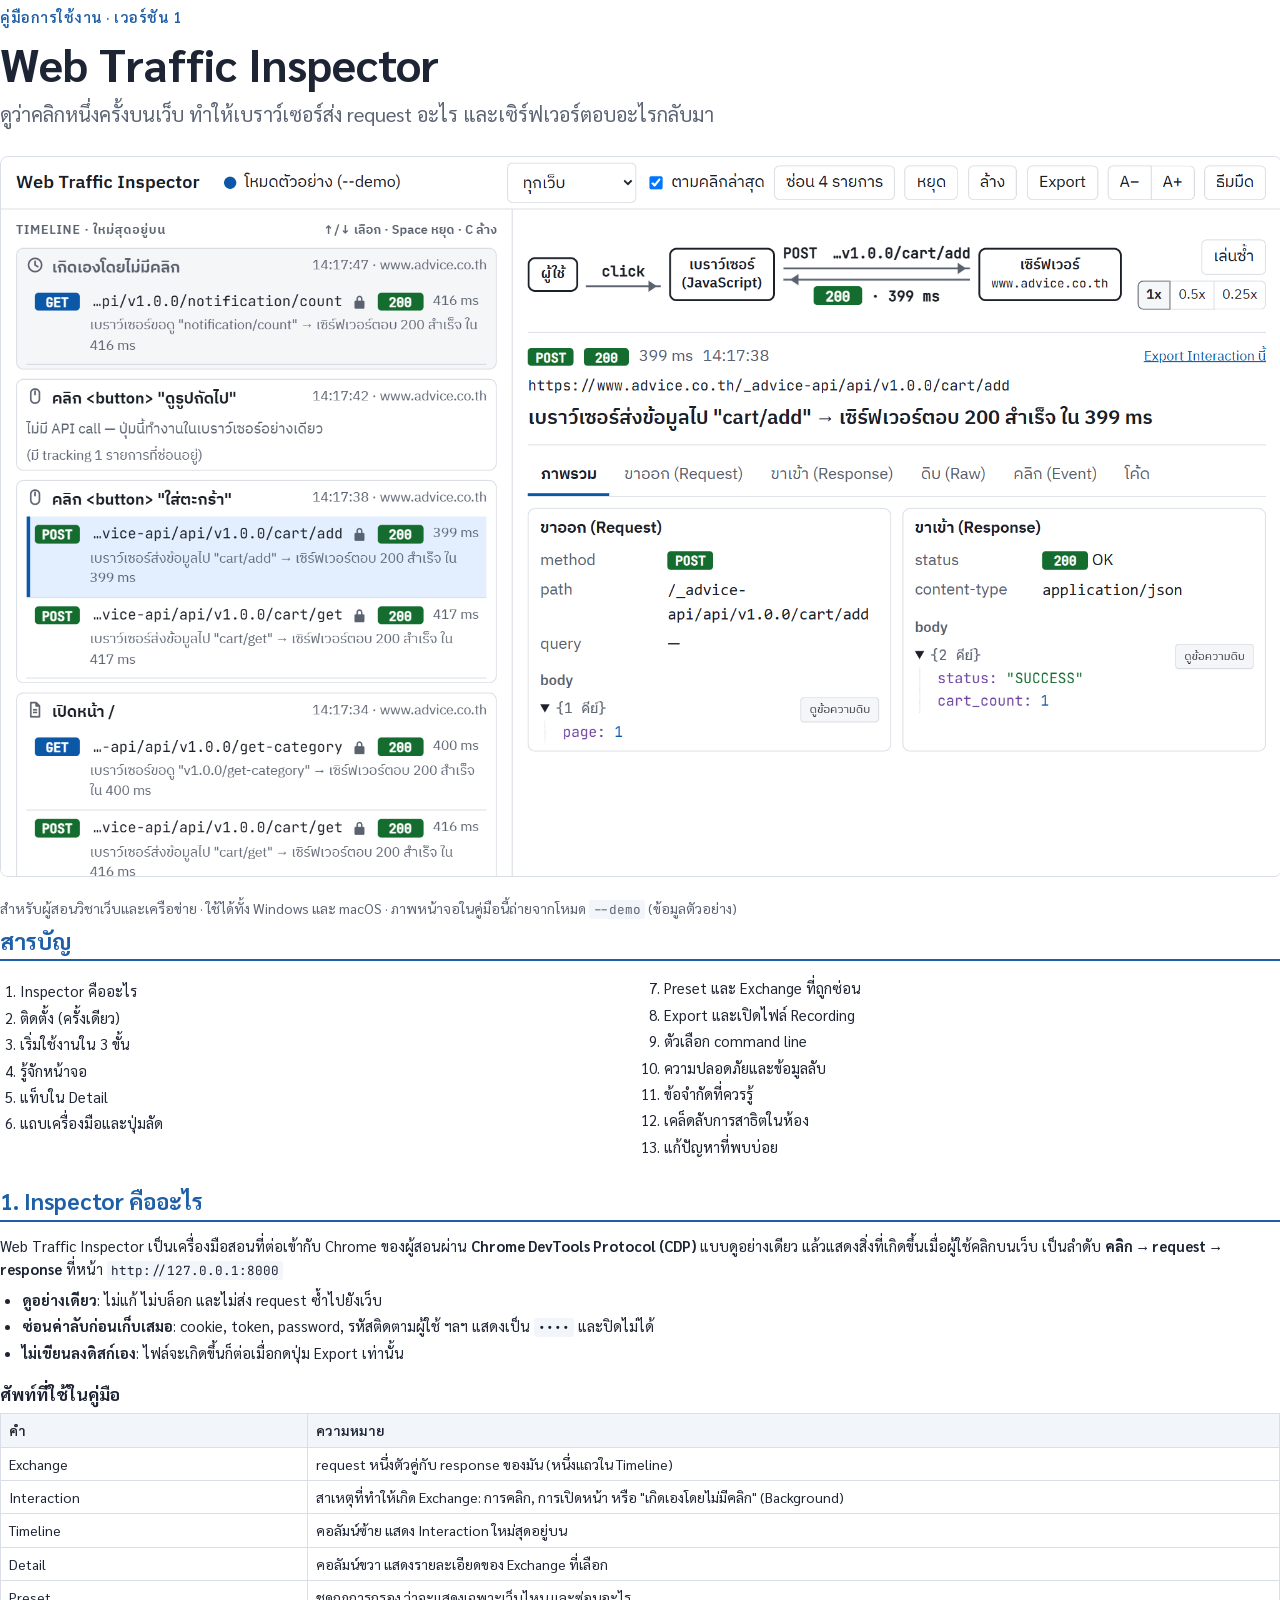
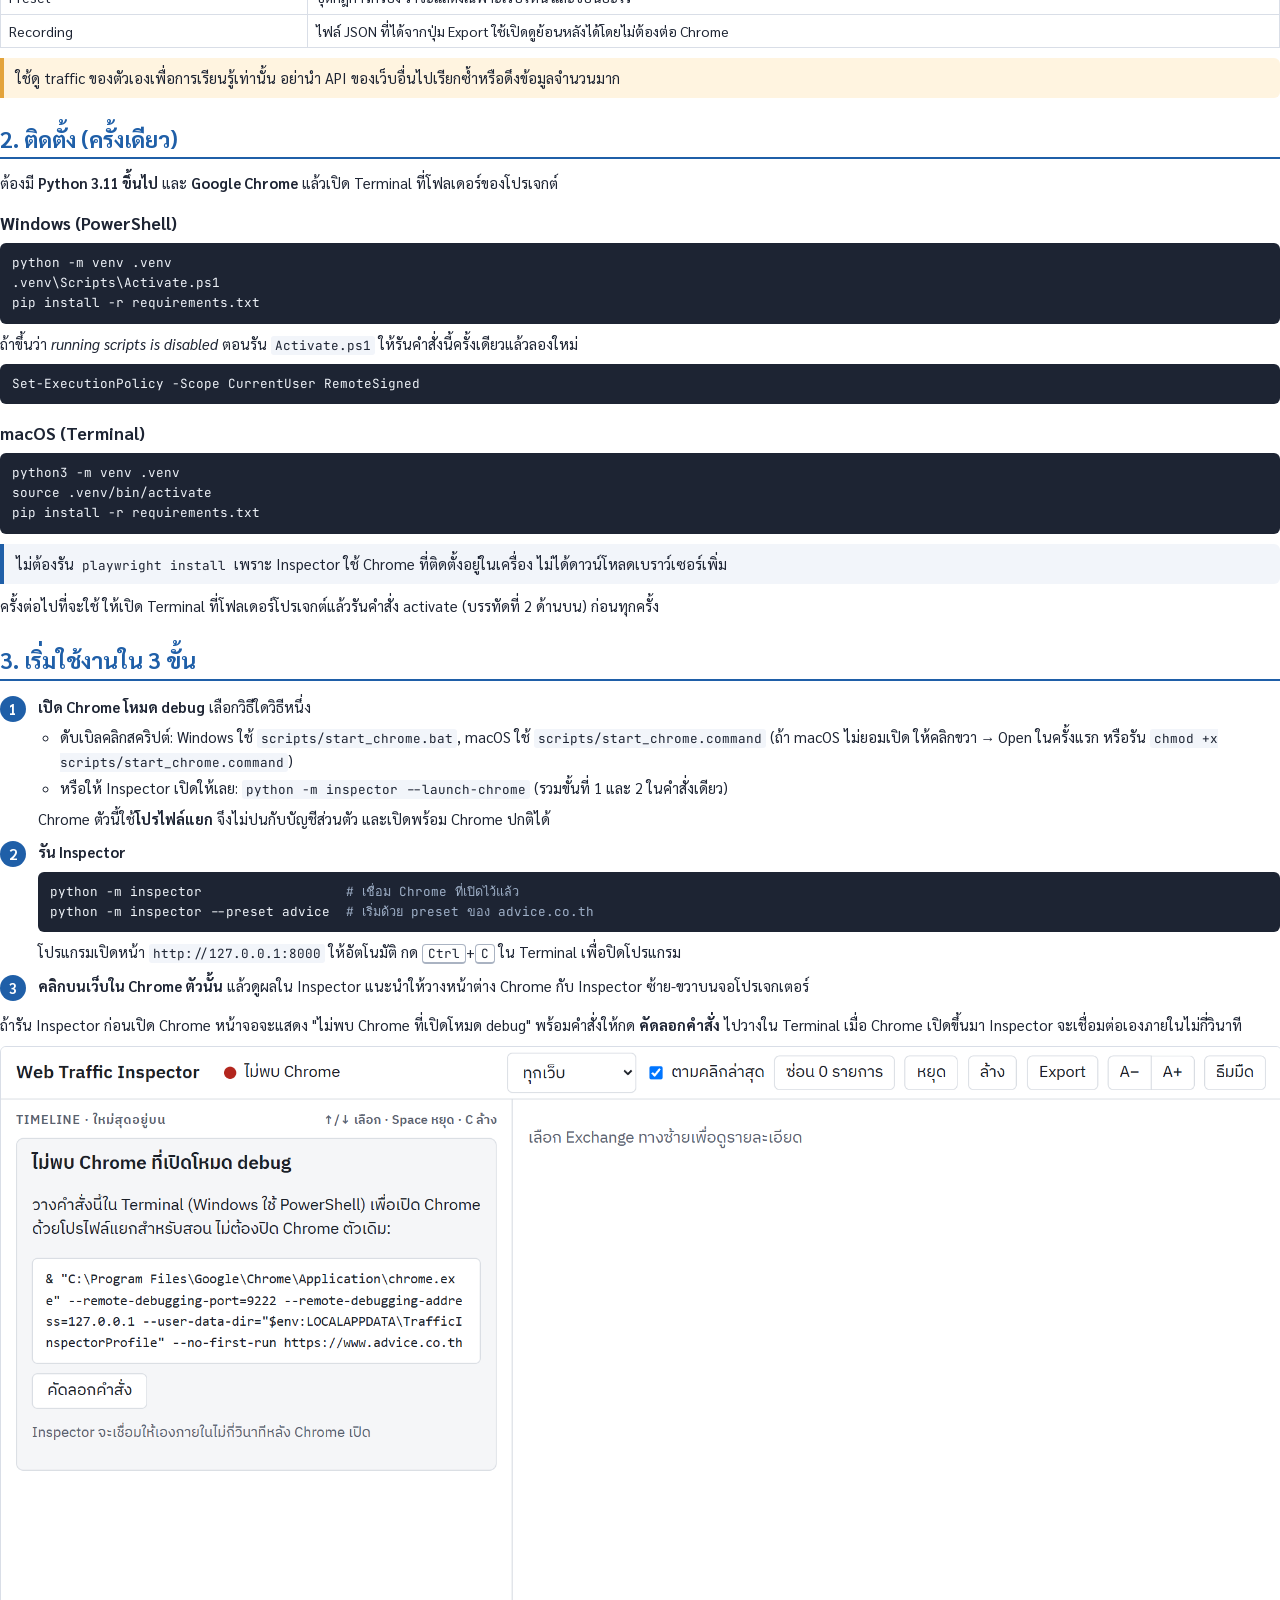
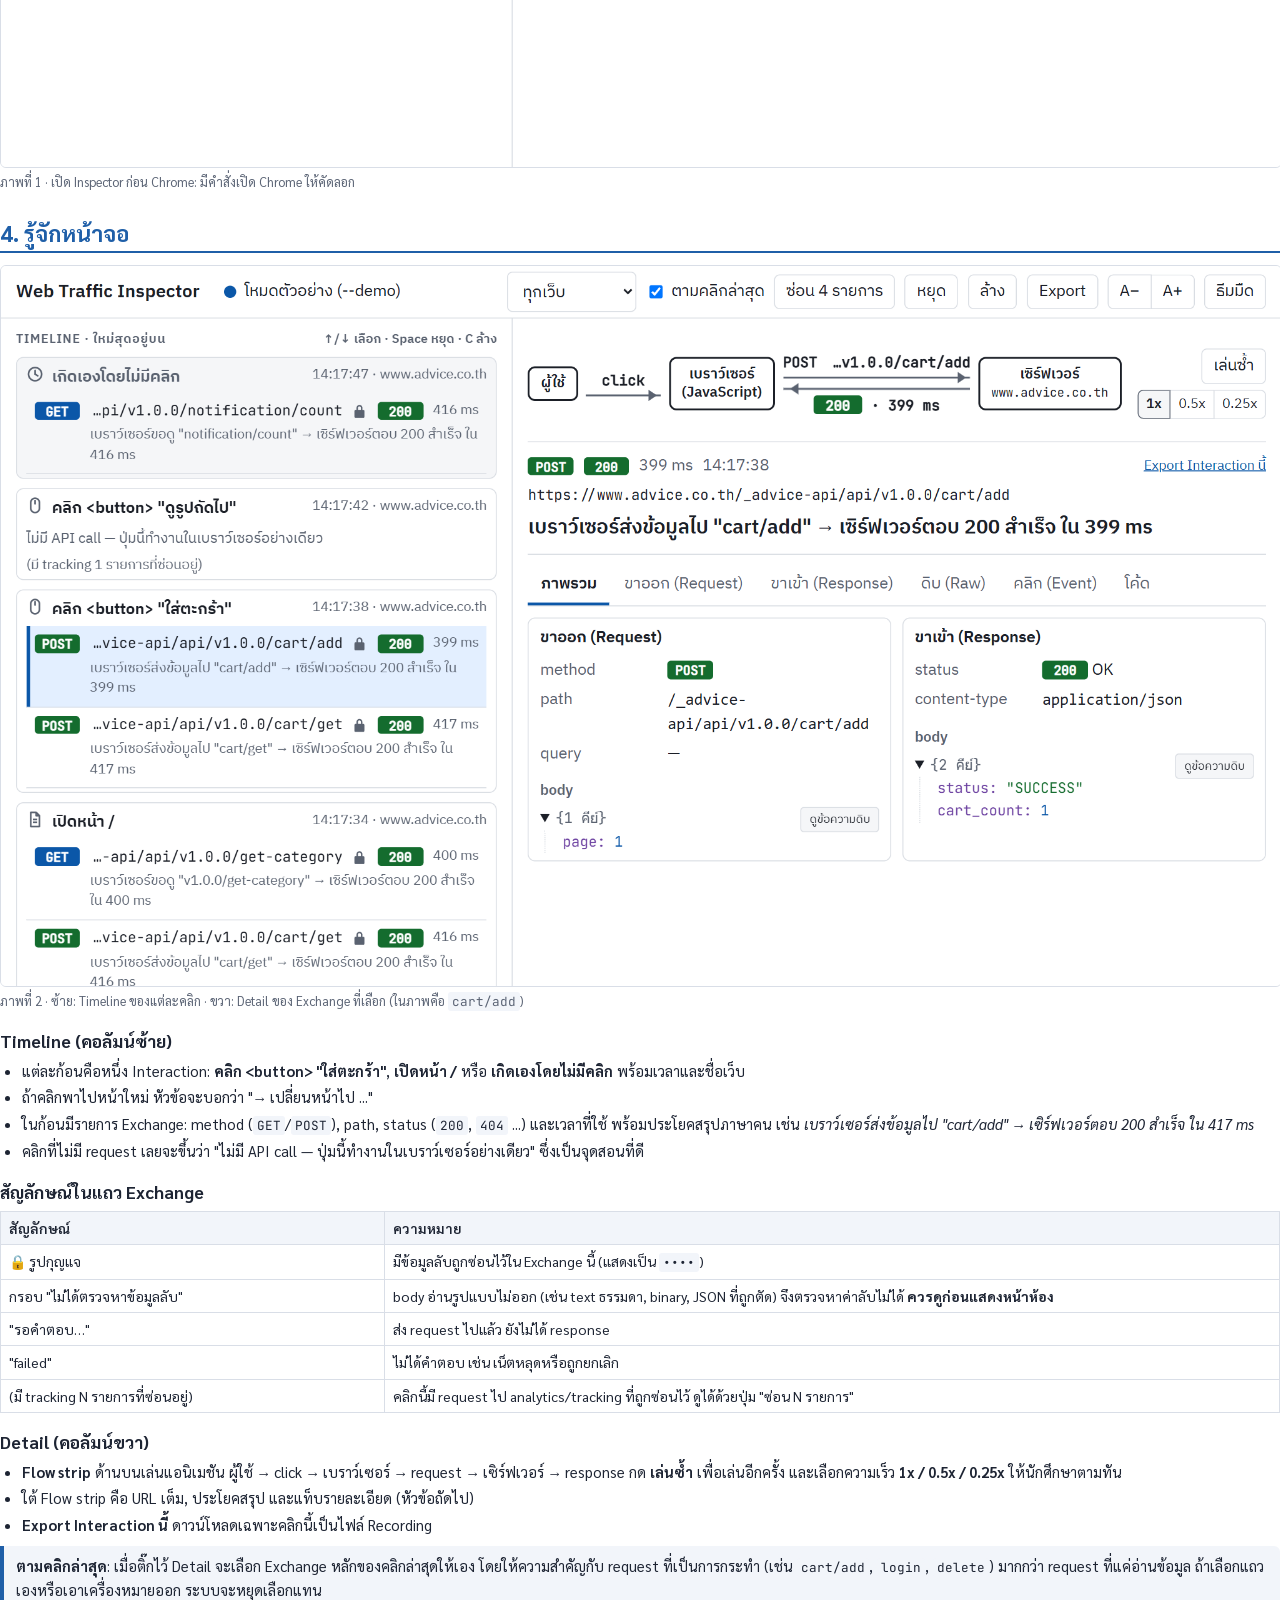
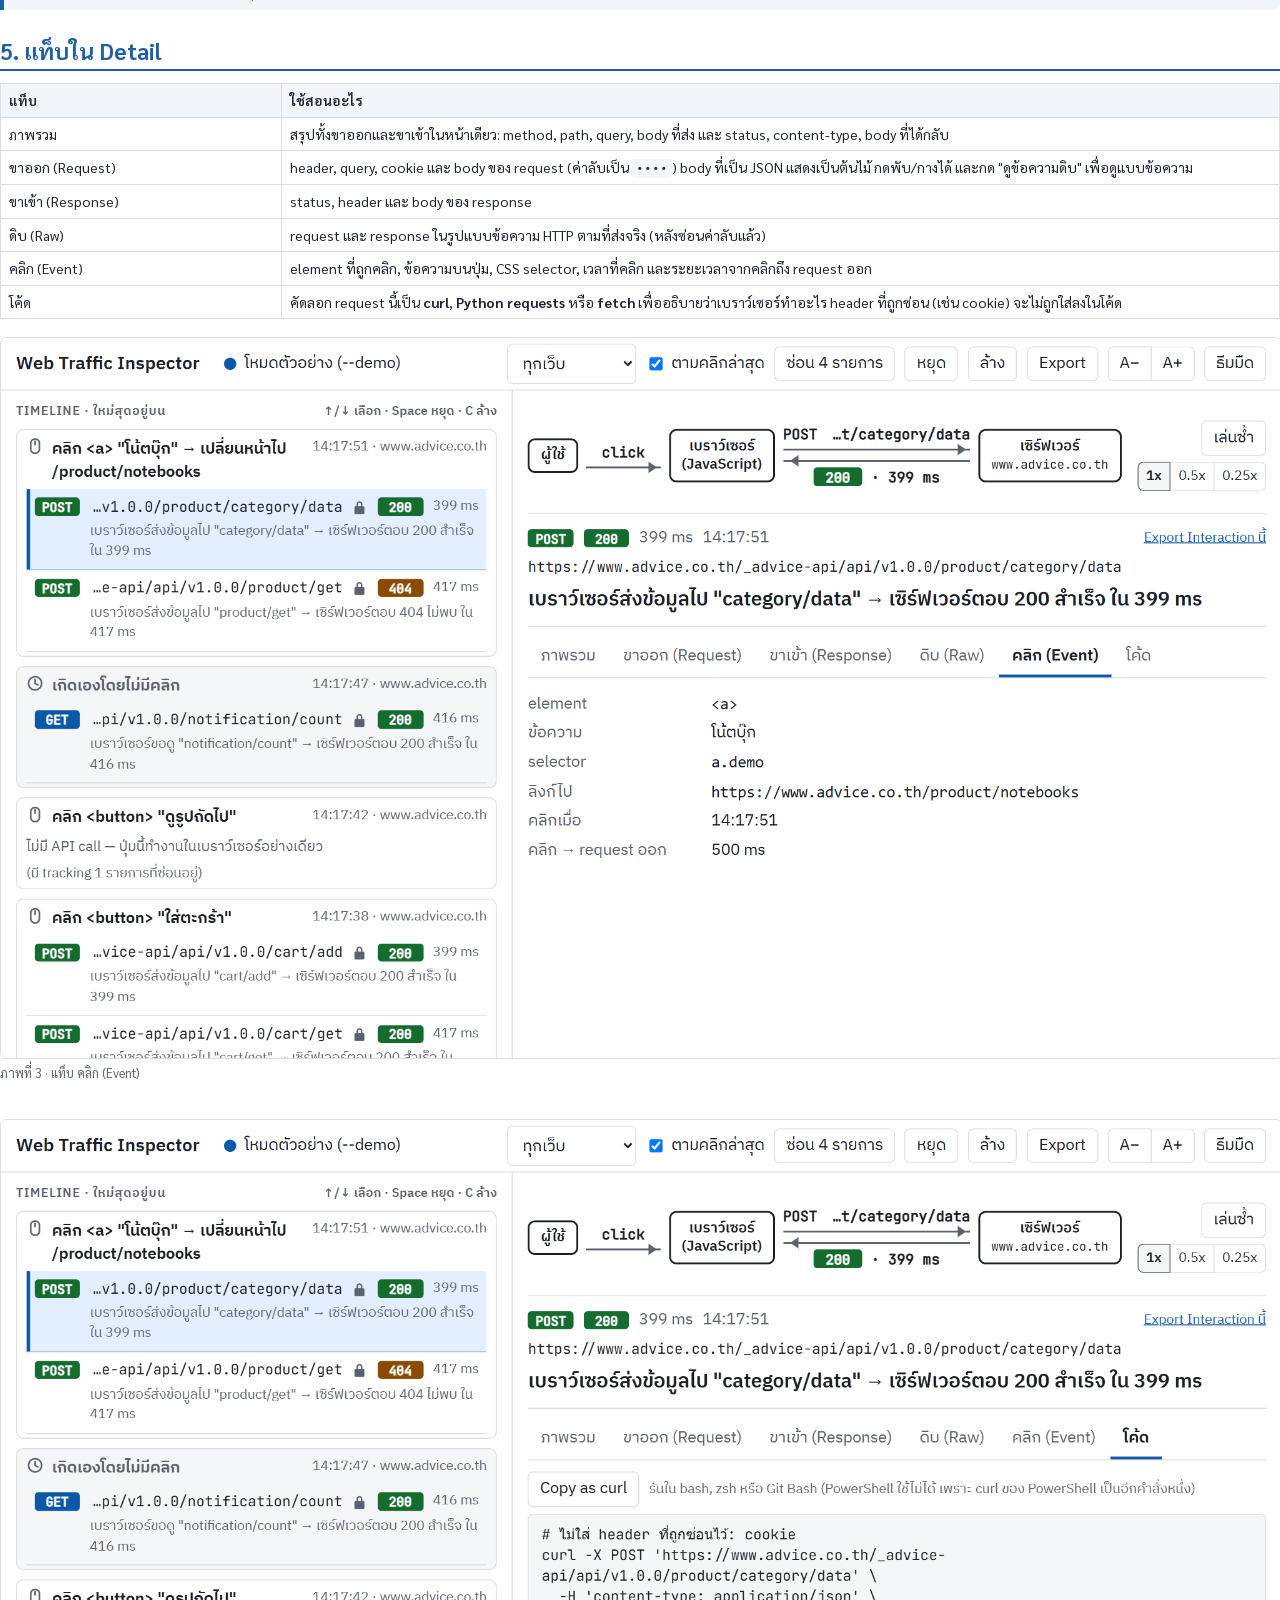
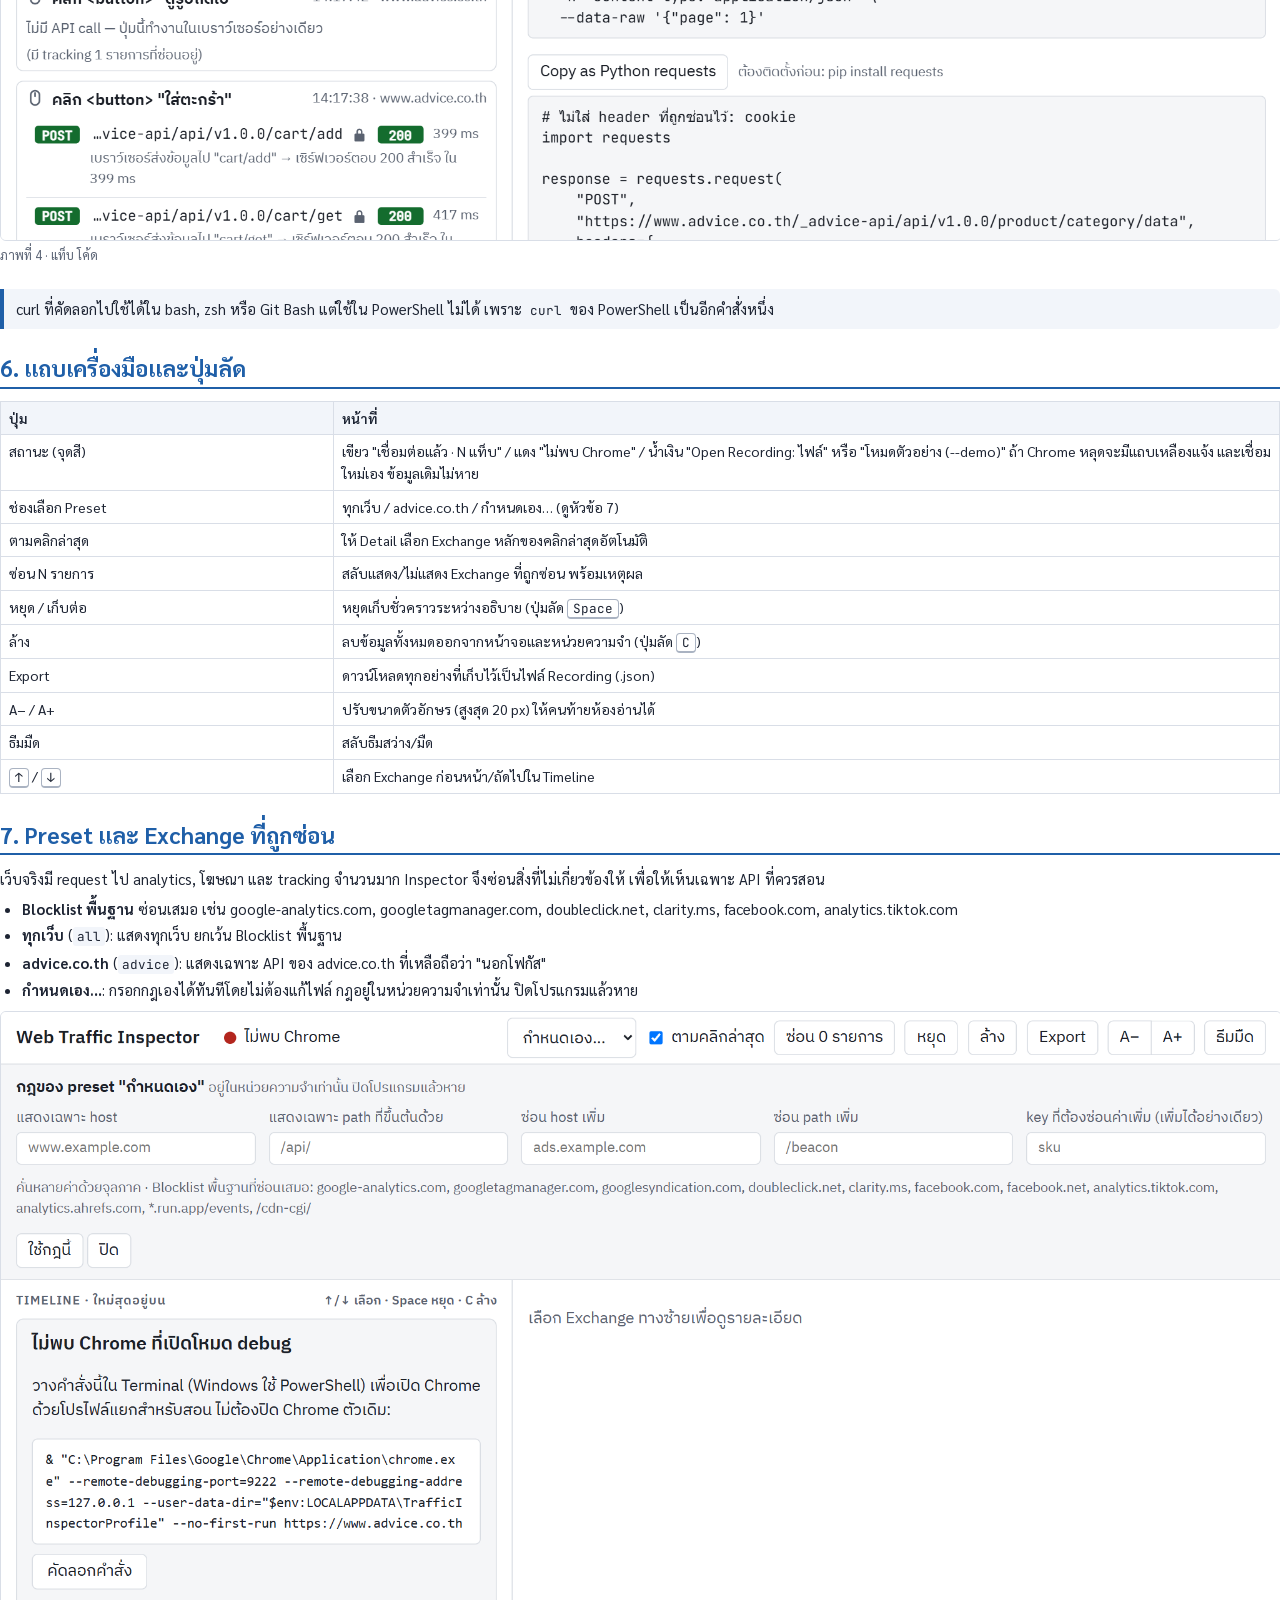
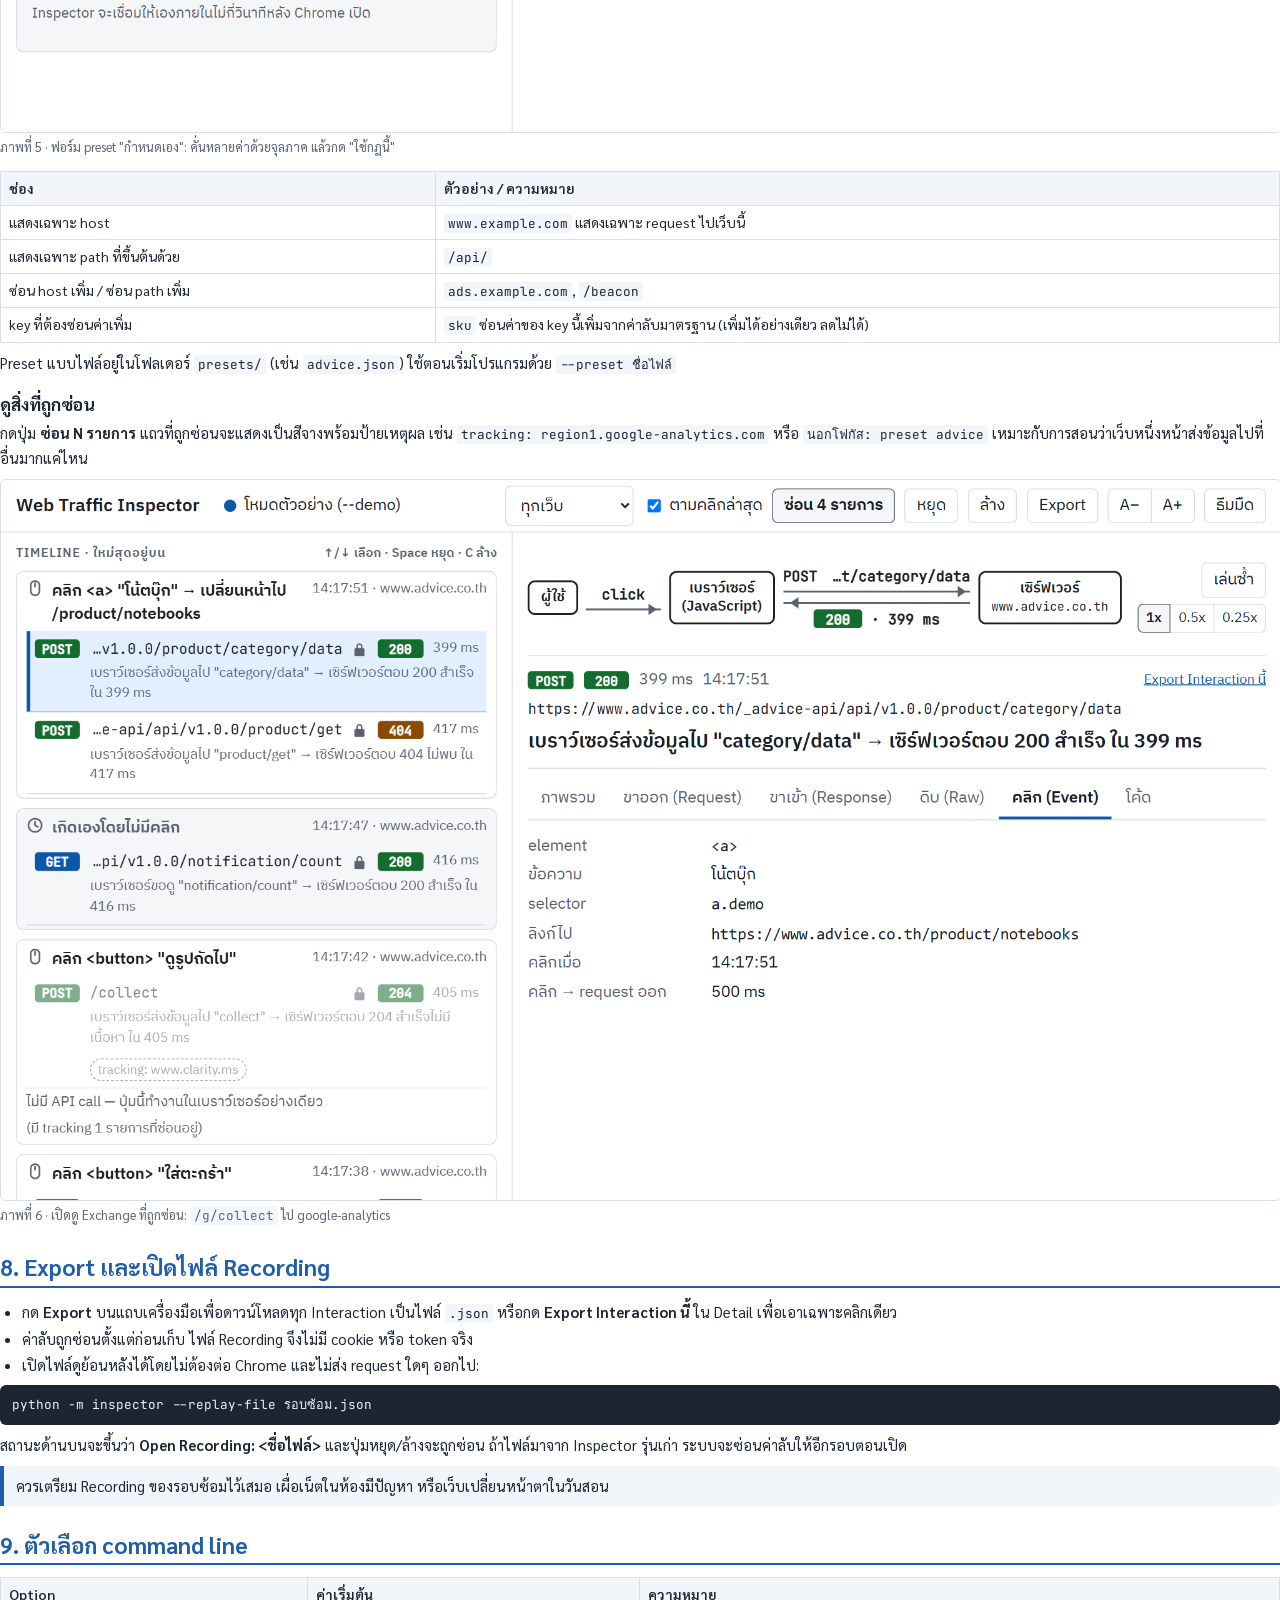
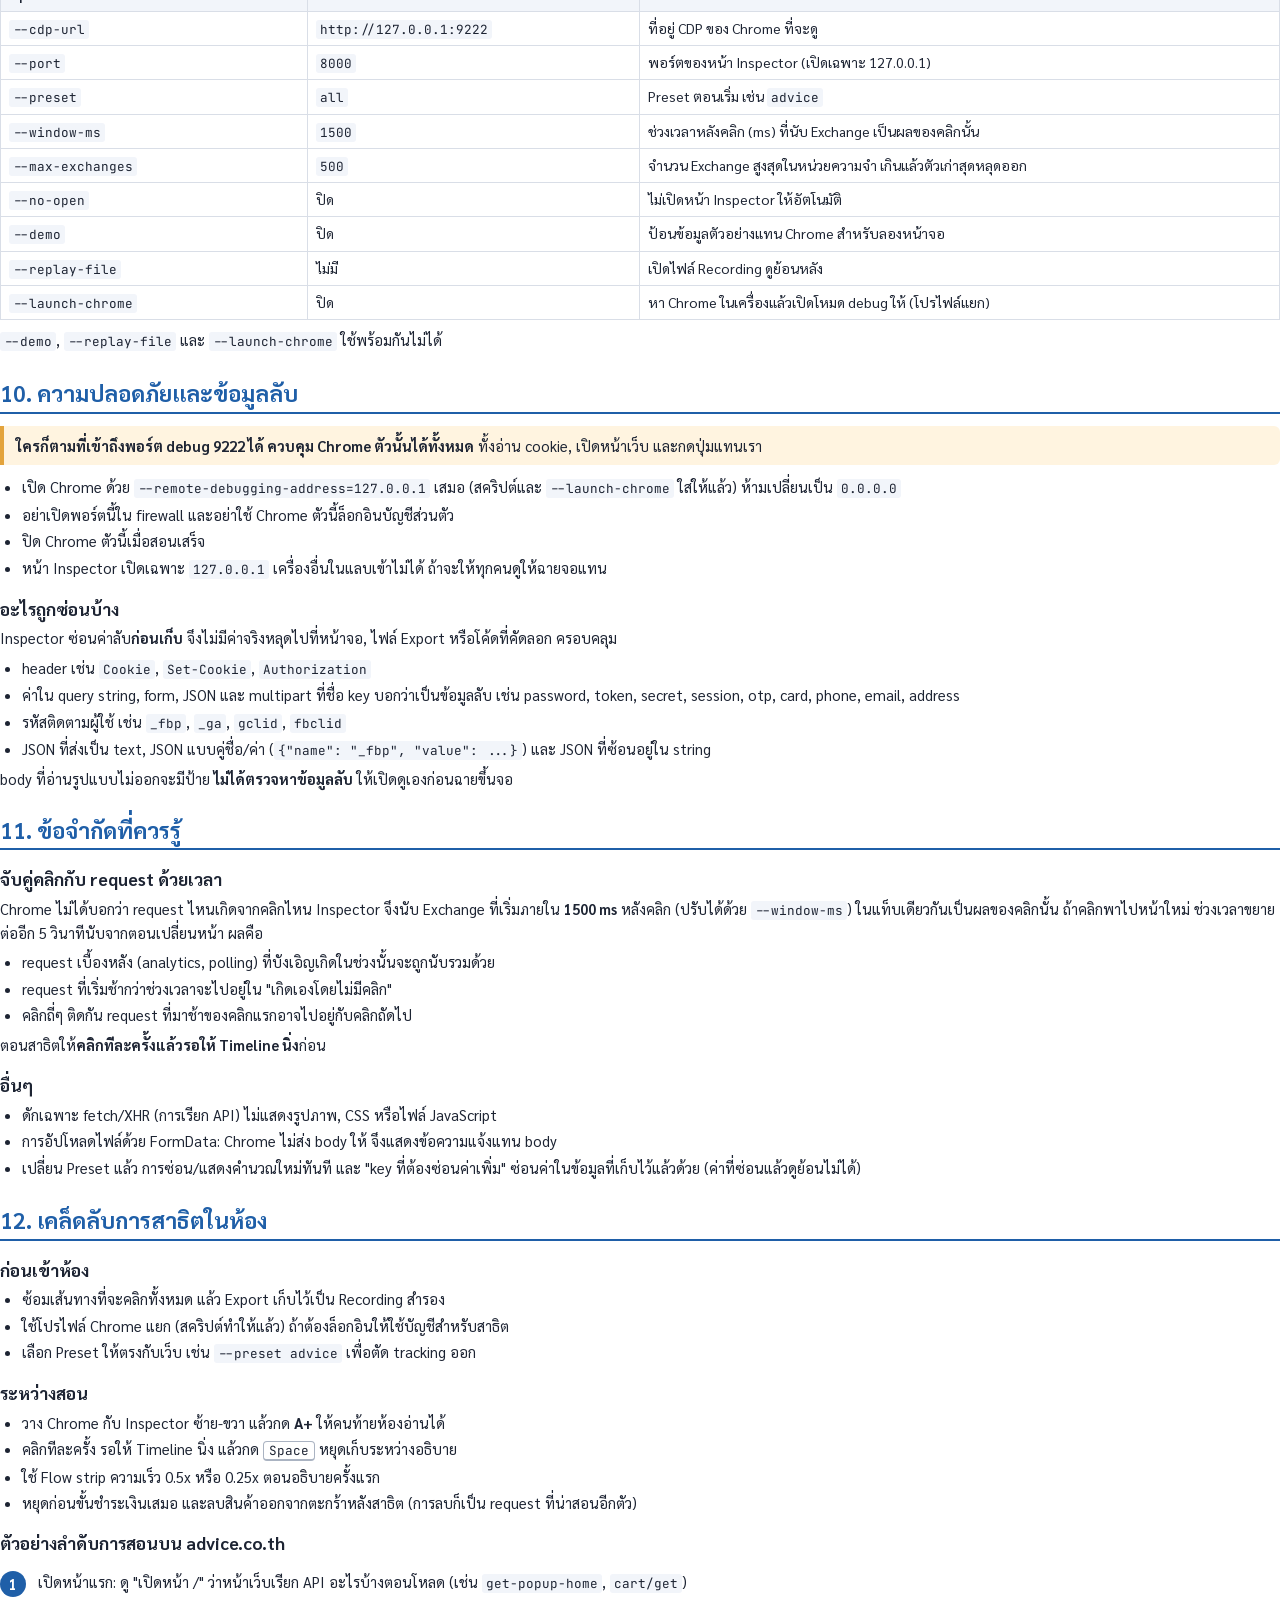
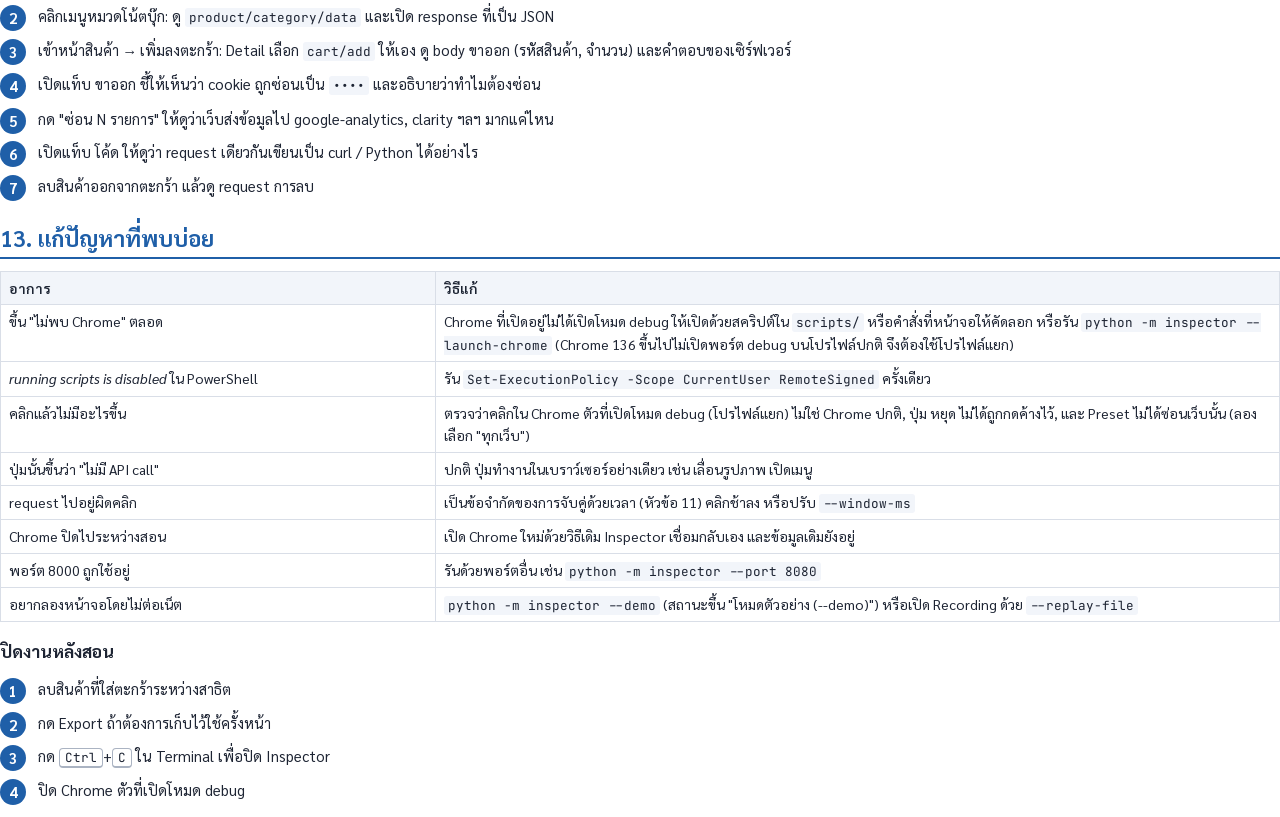
==== commit ee3e1f5f: "fix: close small gaps found after v1 - --demo shows "demo mode" instead of a red "Chrome not found" " ====
--- a/docs/guide/guide.html
+++ b/docs/guide/guide.html
@@ -193,7 +193,7 @@
   <h2 style="margin-top:24px">6. แถบเครื่องมือและปุ่มลัด</h2>
   <table>
     <tr><th style="width:26%">ปุ่ม</th><th>หน้าที่</th></tr>
-    <tr><td>สถานะ (จุดสี)</td><td>เขียว "เชื่อมต่อแล้ว · N แท็บ" / แดง "ไม่พบ Chrome" ถ้า Chrome หลุดจะมีแถบเหลืองแจ้ง และเชื่อมใหม่เอง ข้อมูลเดิมไม่หาย</td></tr>
+    <tr><td>สถานะ (จุดสี)</td><td>เขียว "เชื่อมต่อแล้ว · N แท็บ" / แดง "ไม่พบ Chrome" / น้ำเงิน "Open Recording: ไฟล์" หรือ "โหมดตัวอย่าง (--demo)" ถ้า Chrome หลุดจะมีแถบเหลืองแจ้ง และเชื่อมใหม่เอง ข้อมูลเดิมไม่หาย</td></tr>
     <tr><td>ช่องเลือก Preset</td><td>ทุกเว็บ / advice.co.th / กำหนดเอง… (ดูหัวข้อ 7)</td></tr>
     <tr><td>ตามคลิกล่าสุด</td><td>ให้ Detail เลือก Exchange หลักของคลิกล่าสุดอัตโนมัติ</td></tr>
     <tr><td>ซ่อน N รายการ</td><td>สลับแสดง/ไม่แสดง Exchange ที่ถูกซ่อน พร้อมเหตุผล</td></tr>
@@ -292,7 +292,7 @@
   <ul>
     <li>ดักเฉพาะ fetch/XHR (การเรียก API) ไม่แสดงรูปภาพ, CSS หรือไฟล์ JavaScript</li>
     <li>การอัปโหลดไฟล์ด้วย FormData: Chrome ไม่ส่ง body ให้ จึงแสดงข้อความแจ้งแทน body</li>
-    <li>เปลี่ยน Preset แล้ว การซ่อน/แสดงจะคำนวณใหม่ทันที แต่ "key ที่ต้องซ่อนค่าเพิ่ม" มีผลเฉพาะ Exchange ที่เกิดหลังจากนั้น ถ้าจะเพิ่ม key ให้ตั้งก่อนเริ่มคลิก หรือกด ล้าง แล้วทำใหม่</li>
+    <li>เปลี่ยน Preset แล้ว การซ่อน/แสดงคำนวณใหม่ทันที และ "key ที่ต้องซ่อนค่าเพิ่ม" ซ่อนค่าในข้อมูลที่เก็บไว้แล้วด้วย (ค่าที่ซ่อนแล้วดูย้อนไม่ได้)</li>
   </ul>
 </section>
 
@@ -335,7 +335,7 @@
     <tr><td>request ไปอยู่ผิดคลิก</td><td>เป็นข้อจำกัดของการจับคู่ด้วยเวลา (หัวข้อ 11) คลิกช้าลง หรือปรับ <code>--window-ms</code></td></tr>
     <tr><td>Chrome ปิดไประหว่างสอน</td><td>เปิด Chrome ใหม่ด้วยวิธีเดิม Inspector เชื่อมกลับเอง และข้อมูลเดิมยังอยู่</td></tr>
     <tr><td>พอร์ต 8000 ถูกใช้อยู่</td><td>รันด้วยพอร์ตอื่น เช่น <code>python -m inspector --port 8080</code></td></tr>
-    <tr><td>อยากลองหน้าจอโดยไม่ต่อเน็ต</td><td><code>python -m inspector --demo</code> (สถานะจะขึ้น "ไม่พบ Chrome" เพราะไม่ได้ต่อ Chrome จริง) หรือเปิด Recording ด้วย <code>--replay-file</code></td></tr>
+    <tr><td>อยากลองหน้าจอโดยไม่ต่อเน็ต</td><td><code>python -m inspector --demo</code> (สถานะขึ้น "โหมดตัวอย่าง (--demo)") หรือเปิด Recording ด้วย <code>--replay-file</code></td></tr>
   </table>
 
   <div style="break-inside: avoid"><h3>ปิดงานหลังสอน</h3>
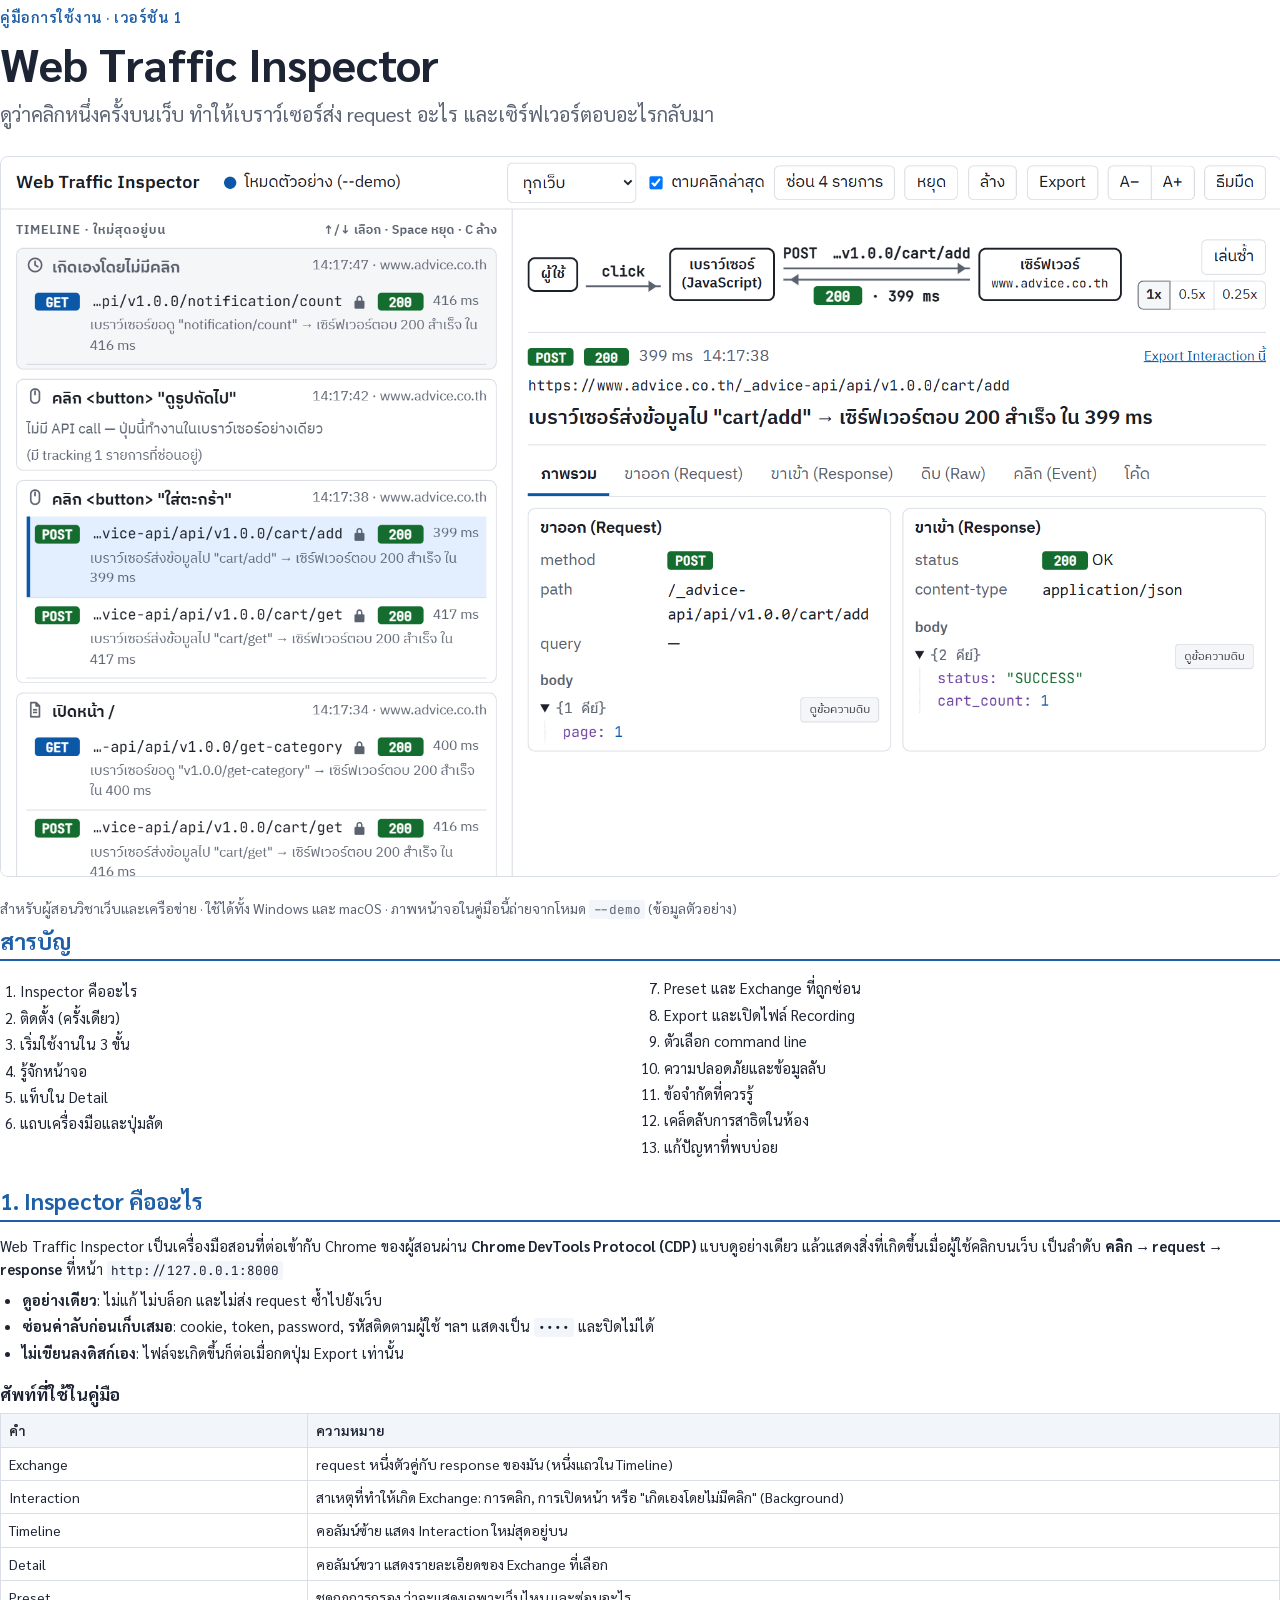
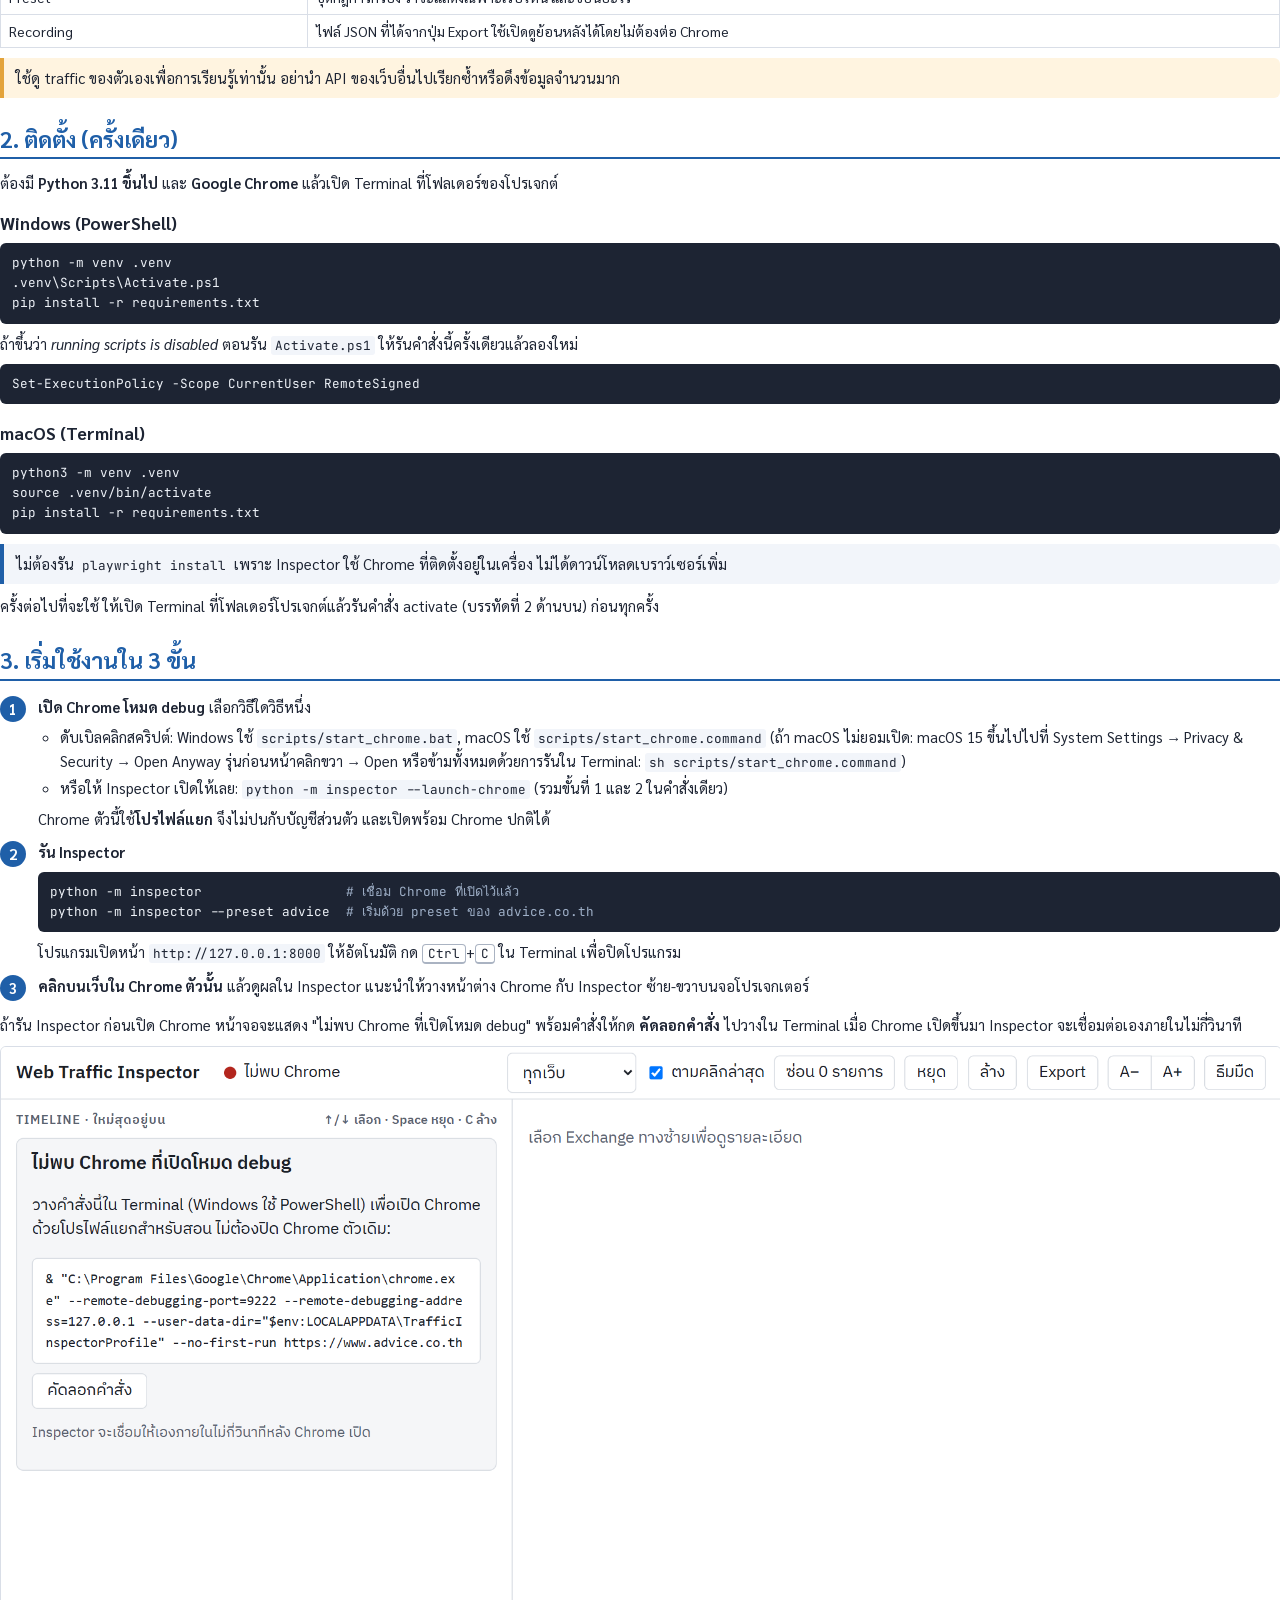
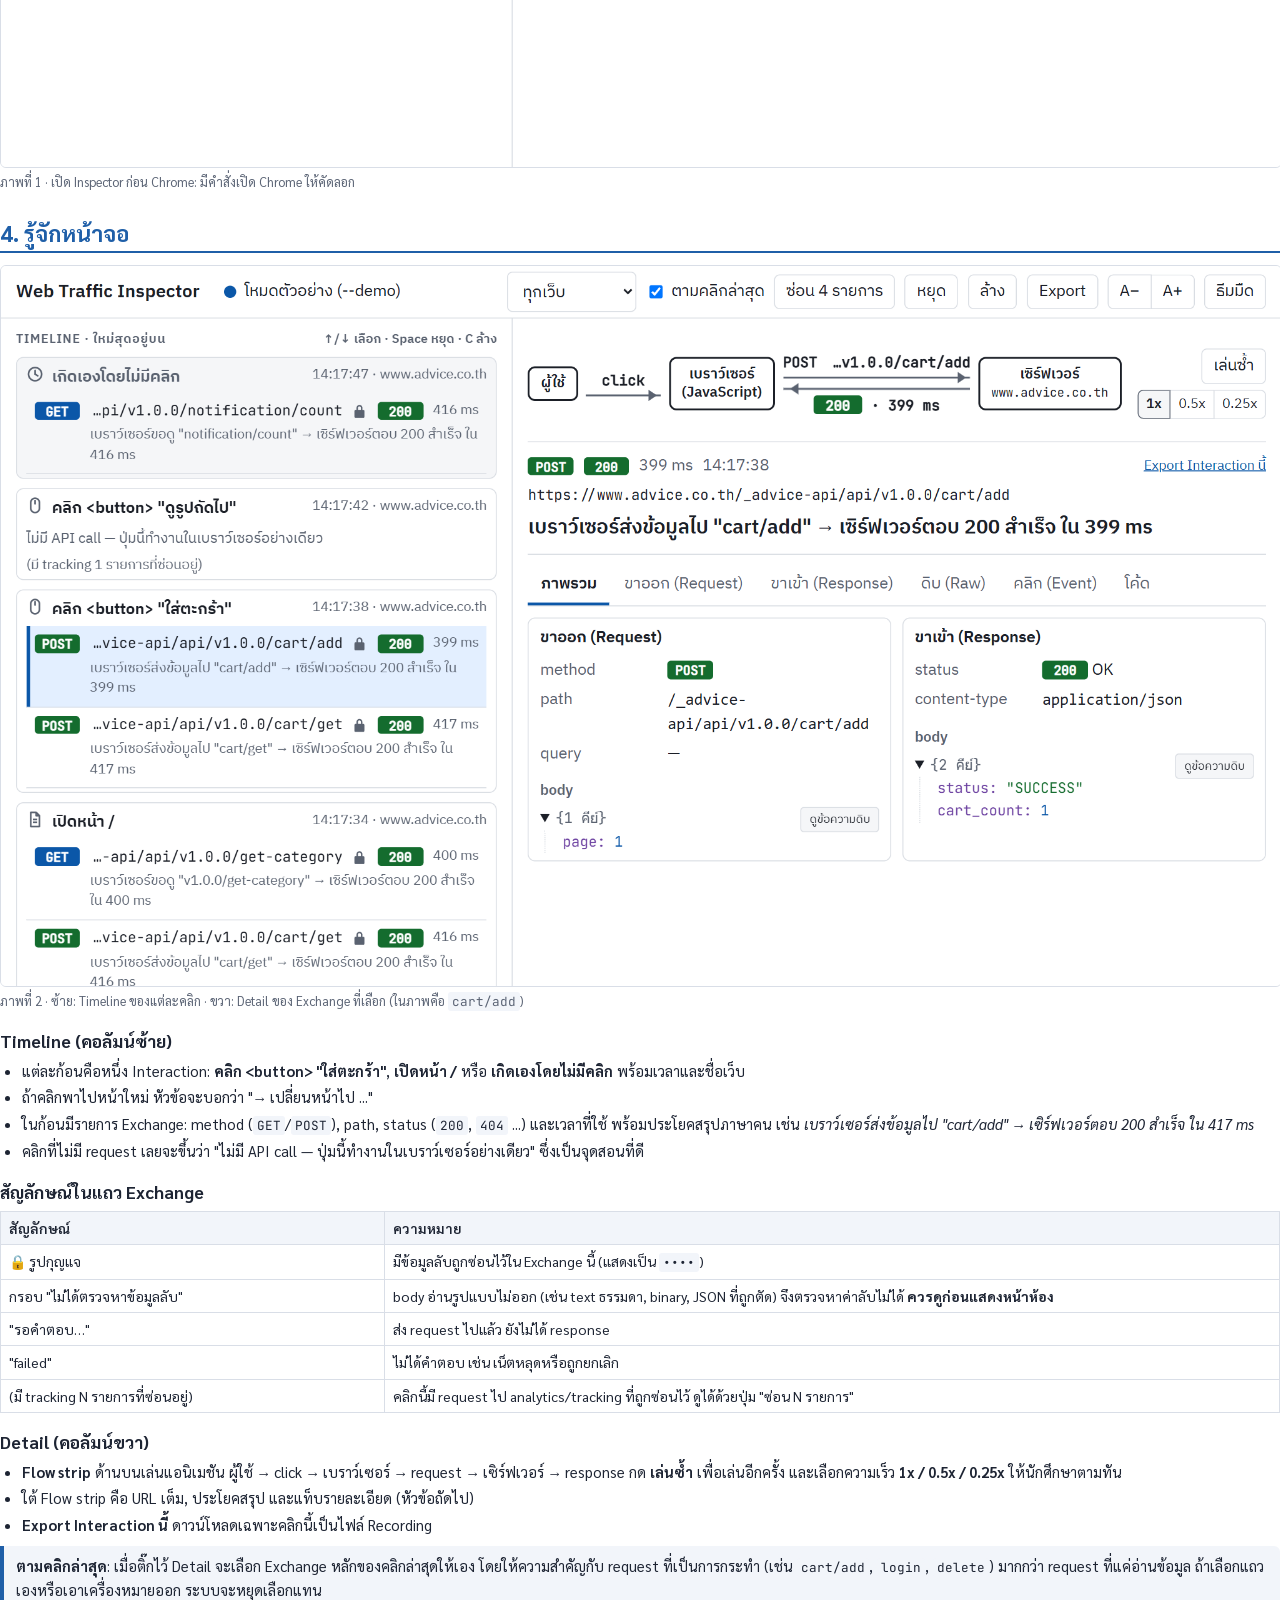
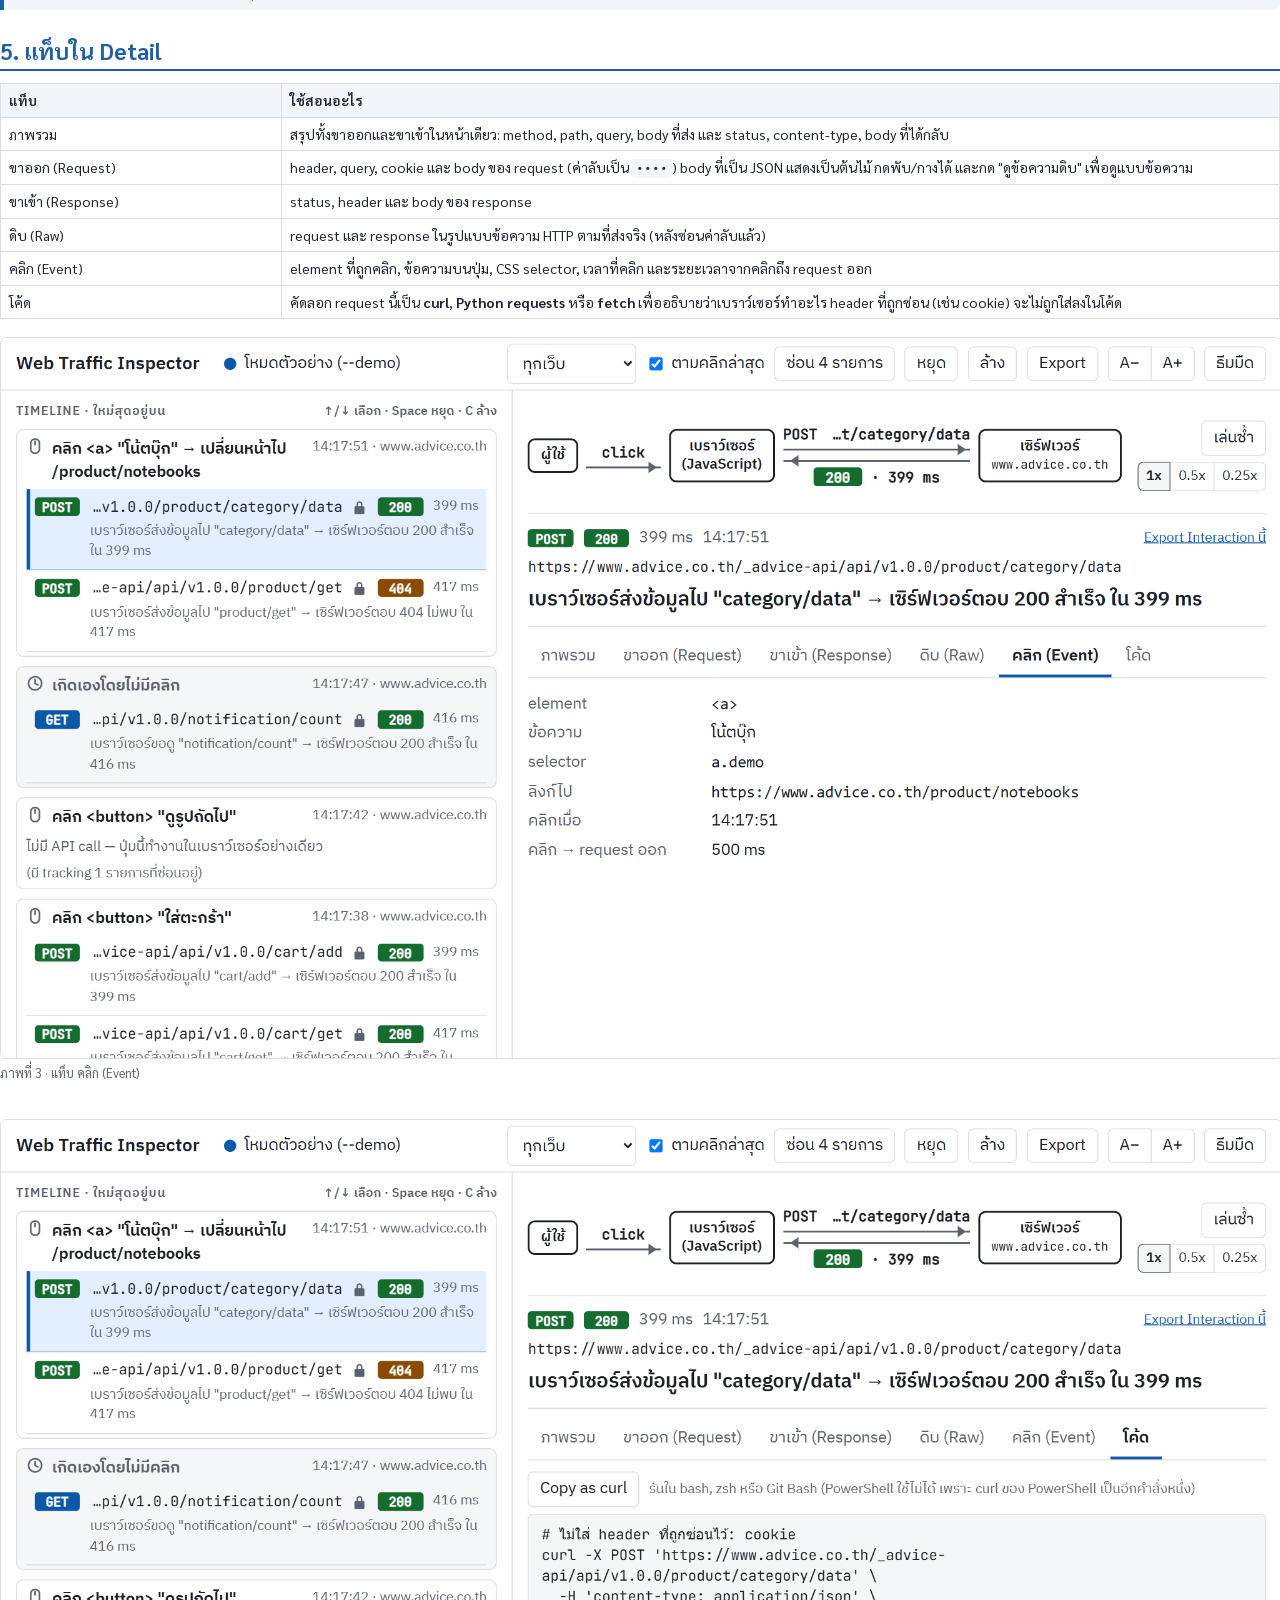
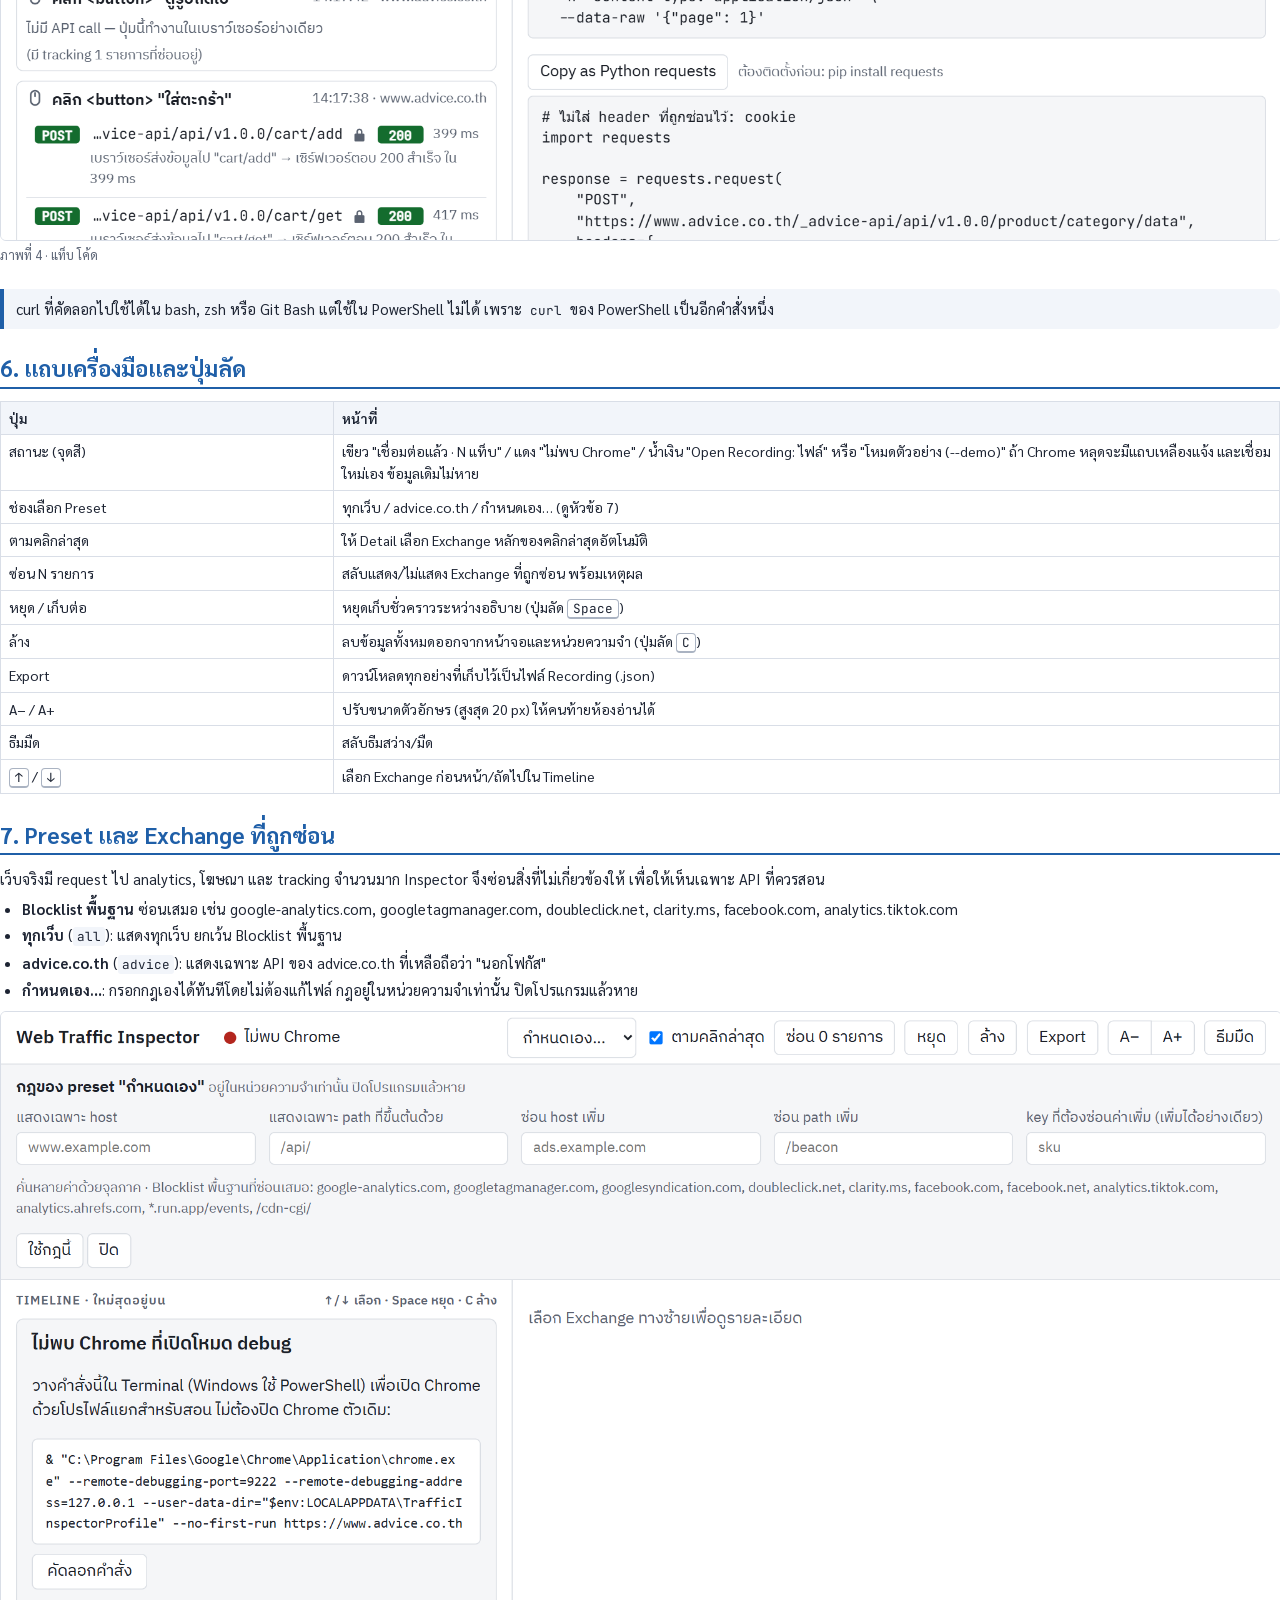
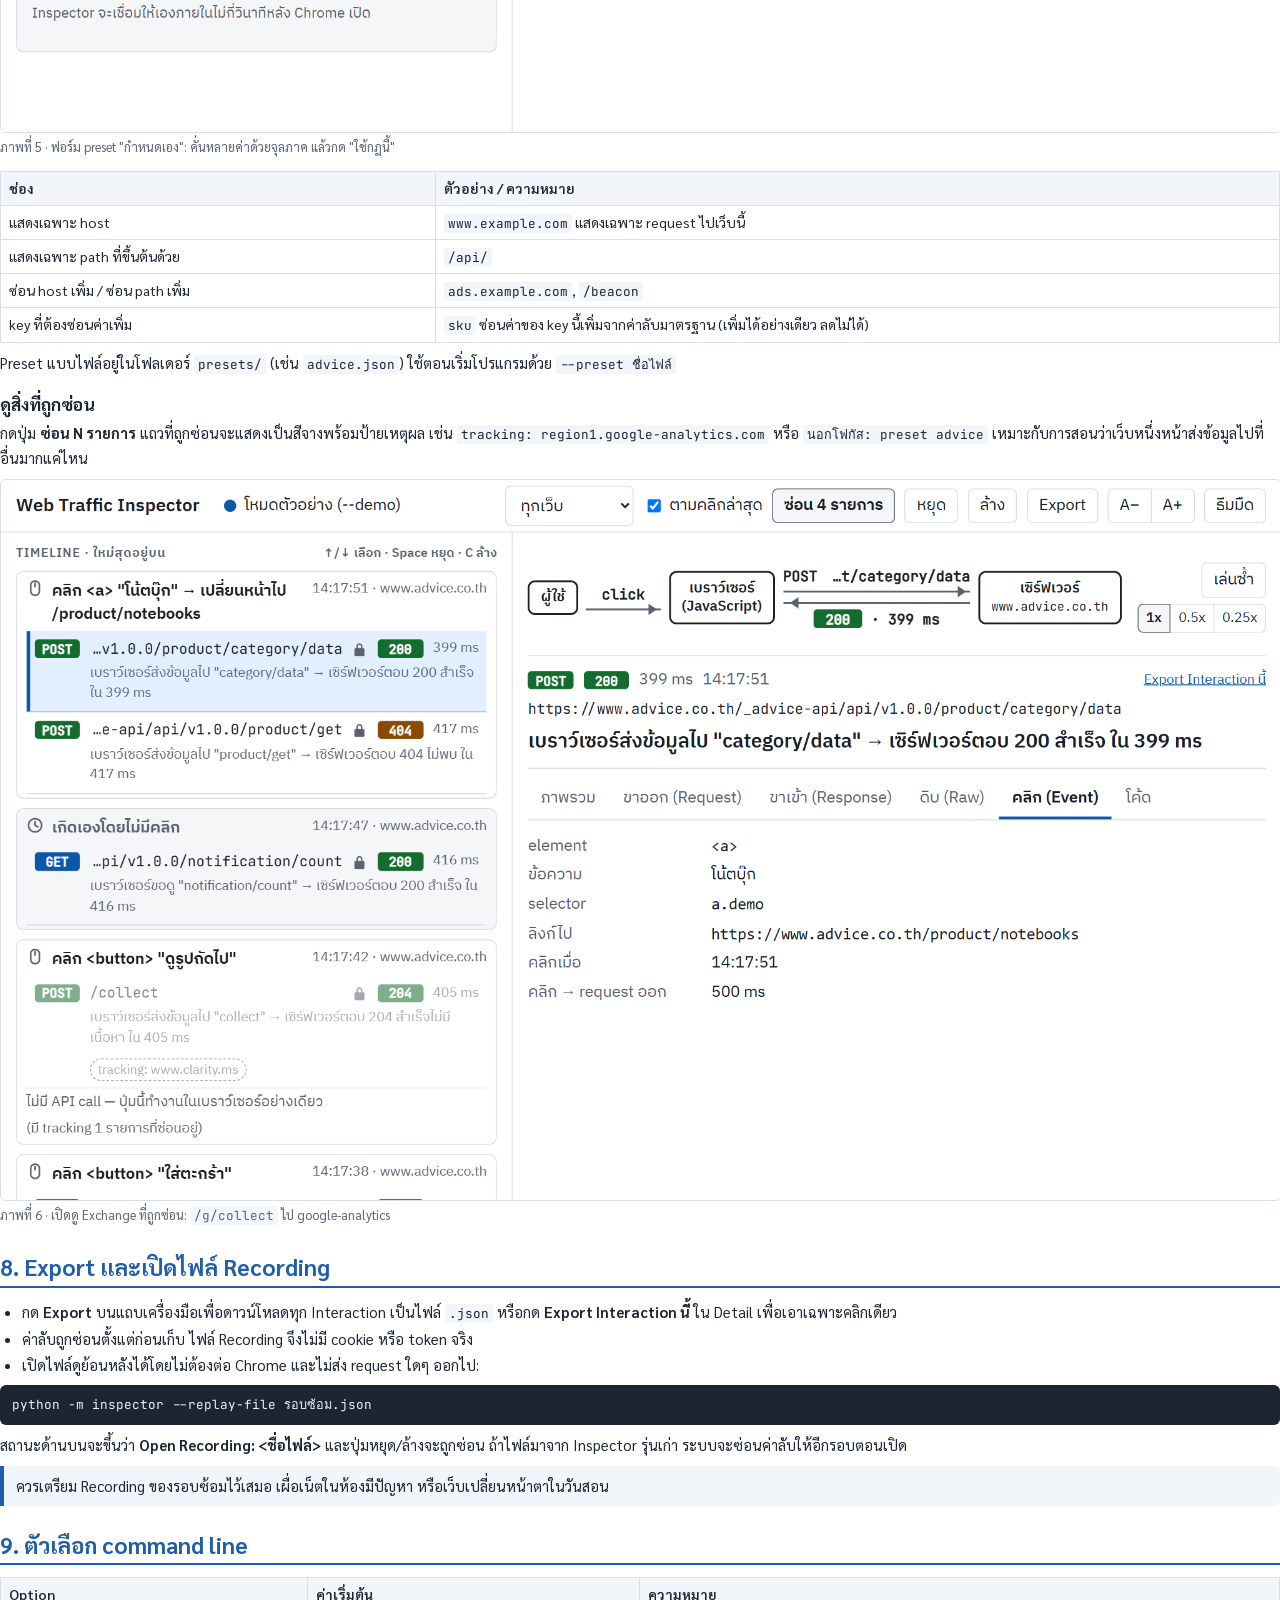
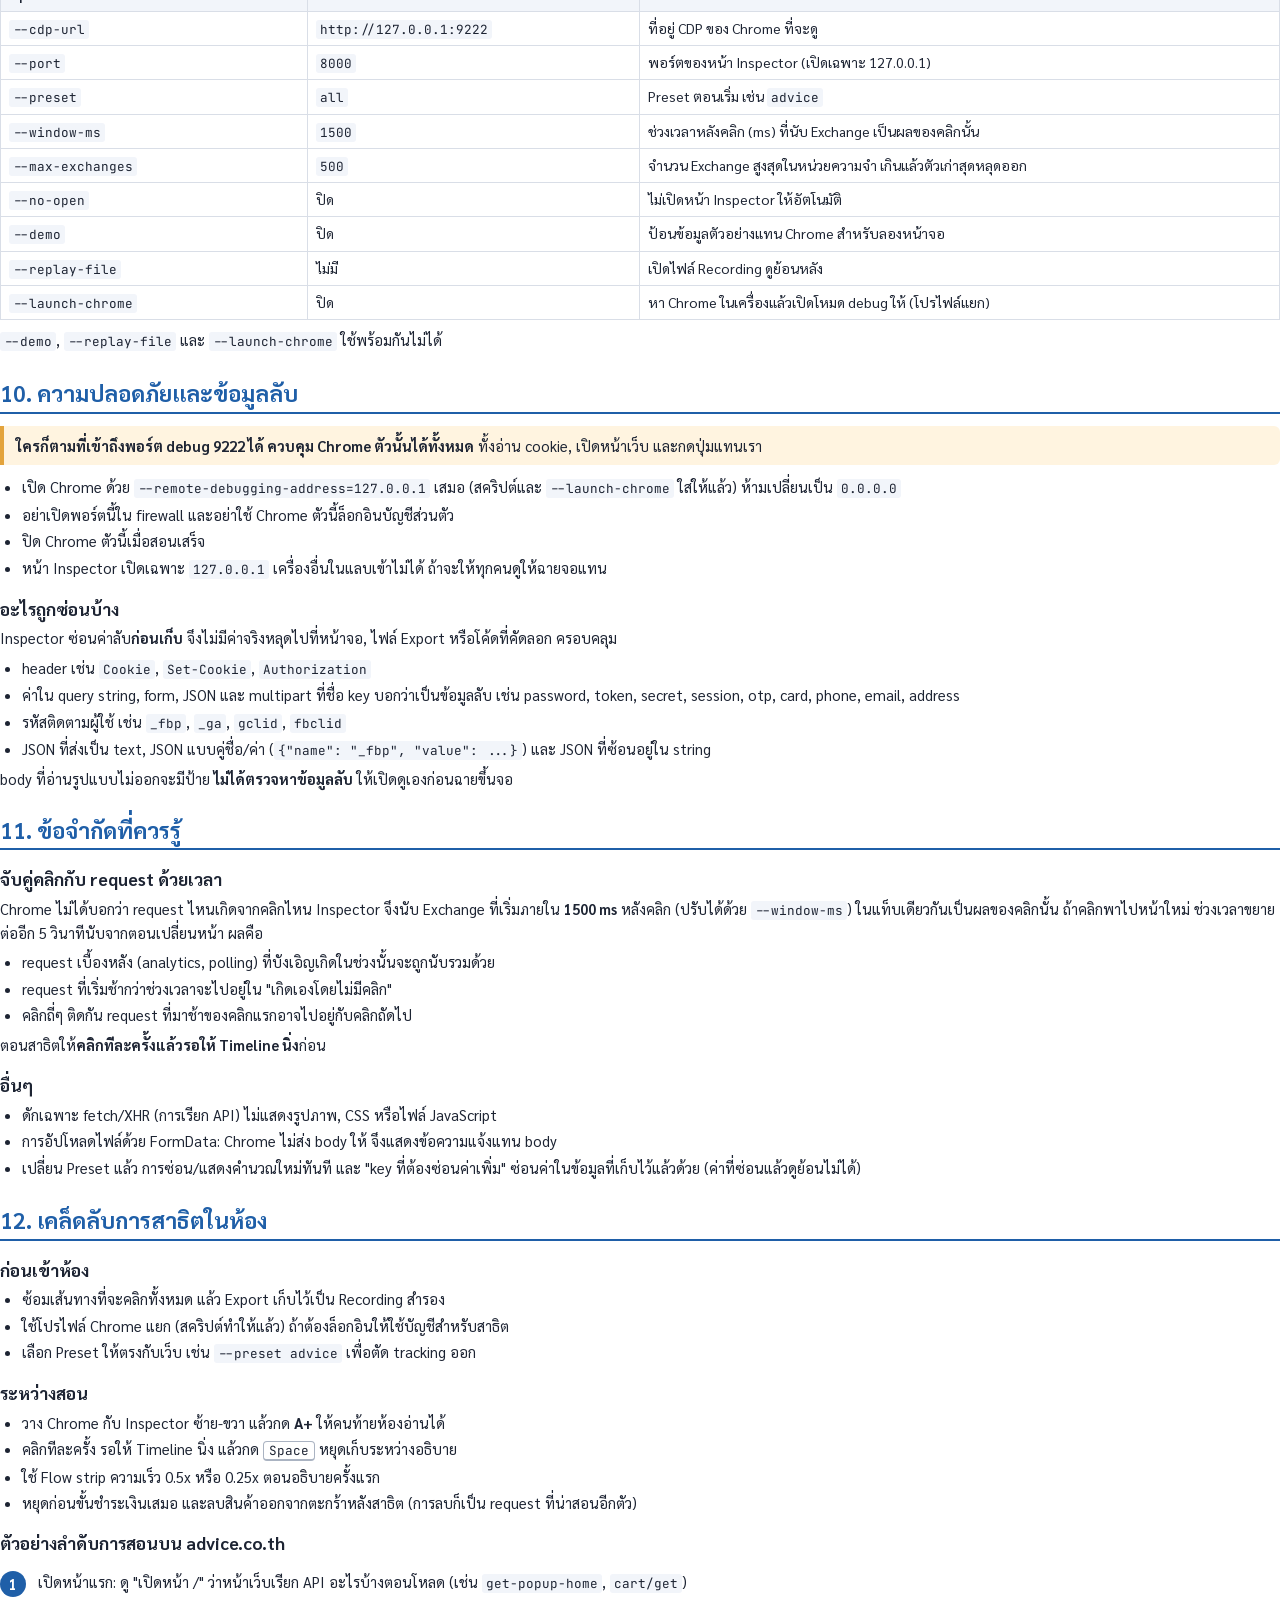
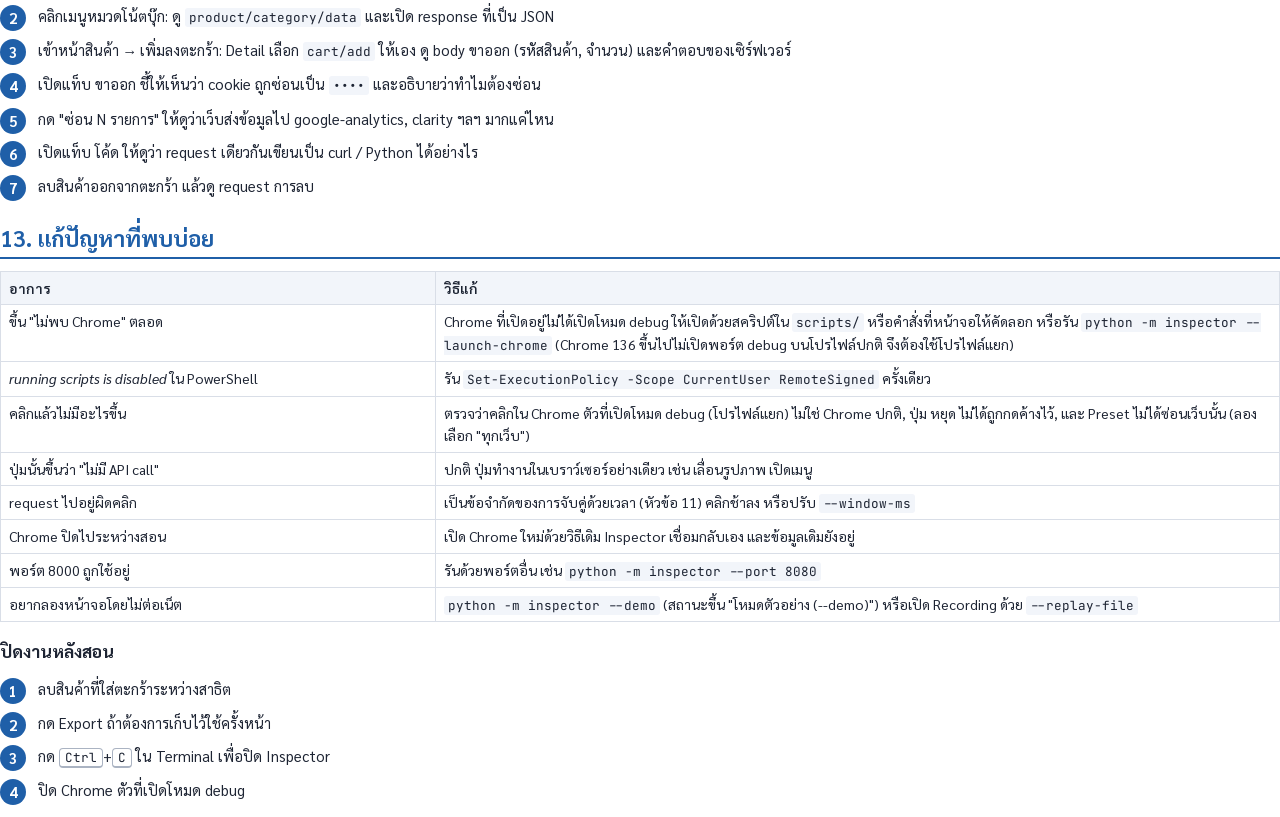
==== commit 38b28da8: "test: run the macOS Chrome script against a fake Chrome The Mac launcher had only been checked stati" ====
--- a/docs/guide/guide.html
+++ b/docs/guide/guide.html
@@ -122,7 +122,8 @@
     <li><b>เปิด Chrome โหมด debug</b> เลือกวิธีใดวิธีหนึ่ง
       <ul>
         <li>ดับเบิลคลิกสคริปต์: Windows ใช้ <code>scripts/start_chrome.bat</code>, macOS ใช้ <code>scripts/start_chrome.command</code>
-          (ถ้า macOS ไม่ยอมเปิด ให้คลิกขวา → Open ในครั้งแรก หรือรัน <code>chmod +x scripts/start_chrome.command</code>)</li>
+          (ถ้า macOS ไม่ยอมเปิด: macOS 15 ขึ้นไปไปที่ System Settings → Privacy &amp; Security → Open Anyway รุ่นก่อนหน้าคลิกขวา → Open
+          หรือข้ามทั้งหมดด้วยการรันใน Terminal: <code>sh scripts/start_chrome.command</code>)</li>
         <li>หรือให้ Inspector เปิดให้เลย: <code>python -m inspector --launch-chrome</code> (รวมขั้นที่ 1 และ 2 ในคำสั่งเดียว)</li>
       </ul>
       Chrome ตัวนี้ใช้<b>โปรไฟล์แยก</b> จึงไม่ปนกับบัญชีส่วนตัว และเปิดพร้อม Chrome ปกติได้
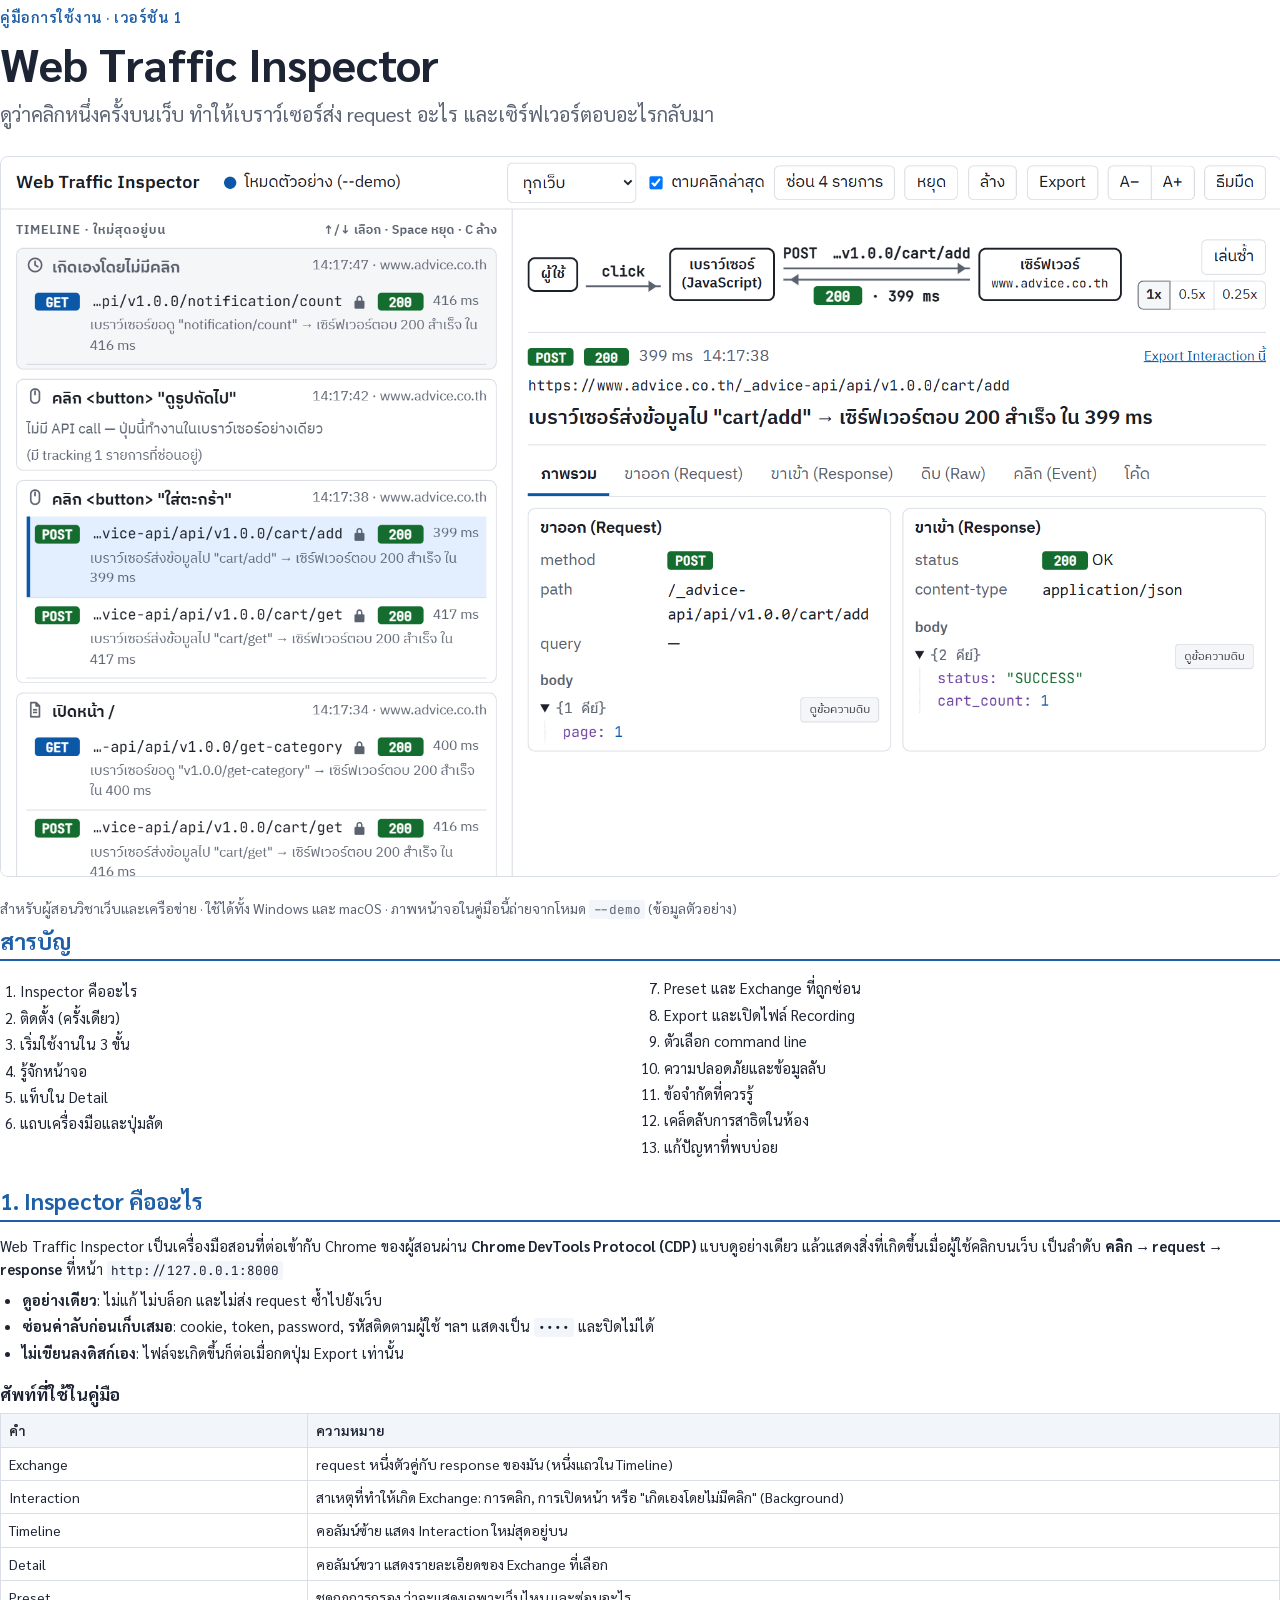
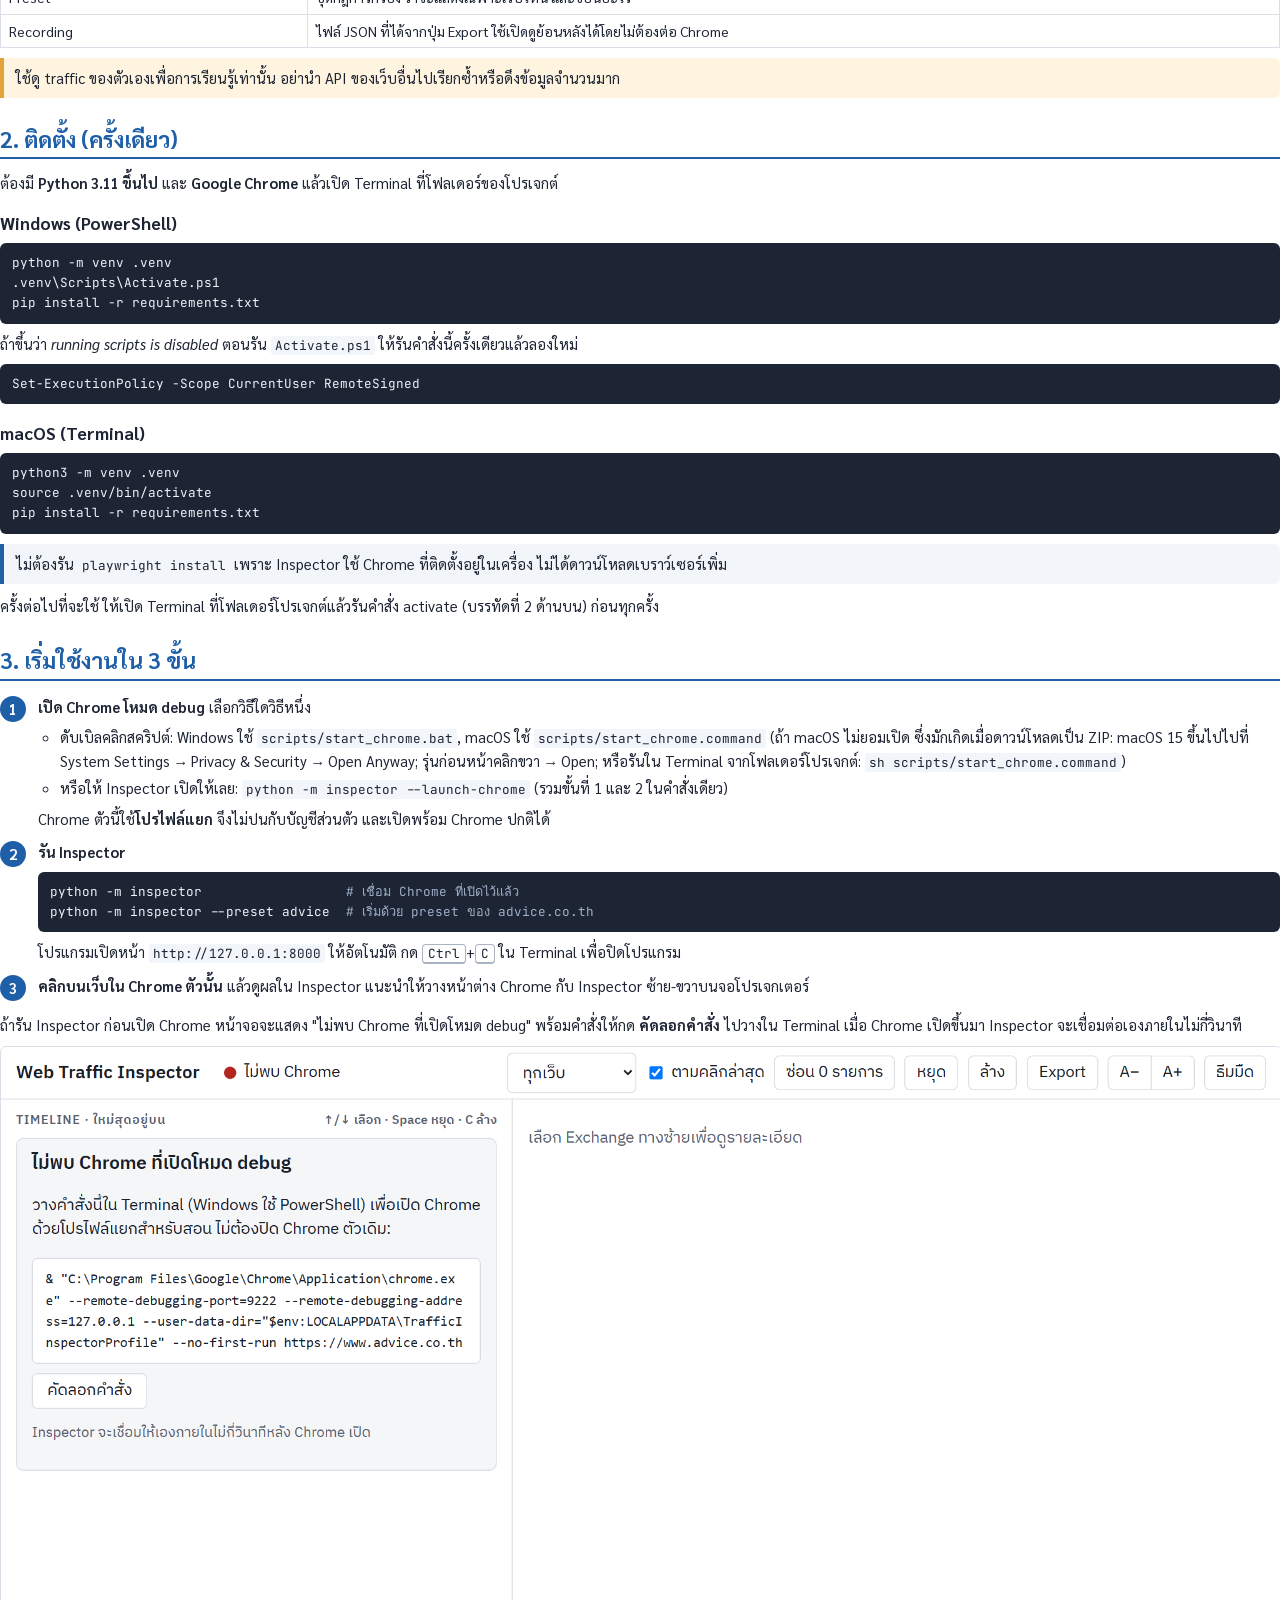
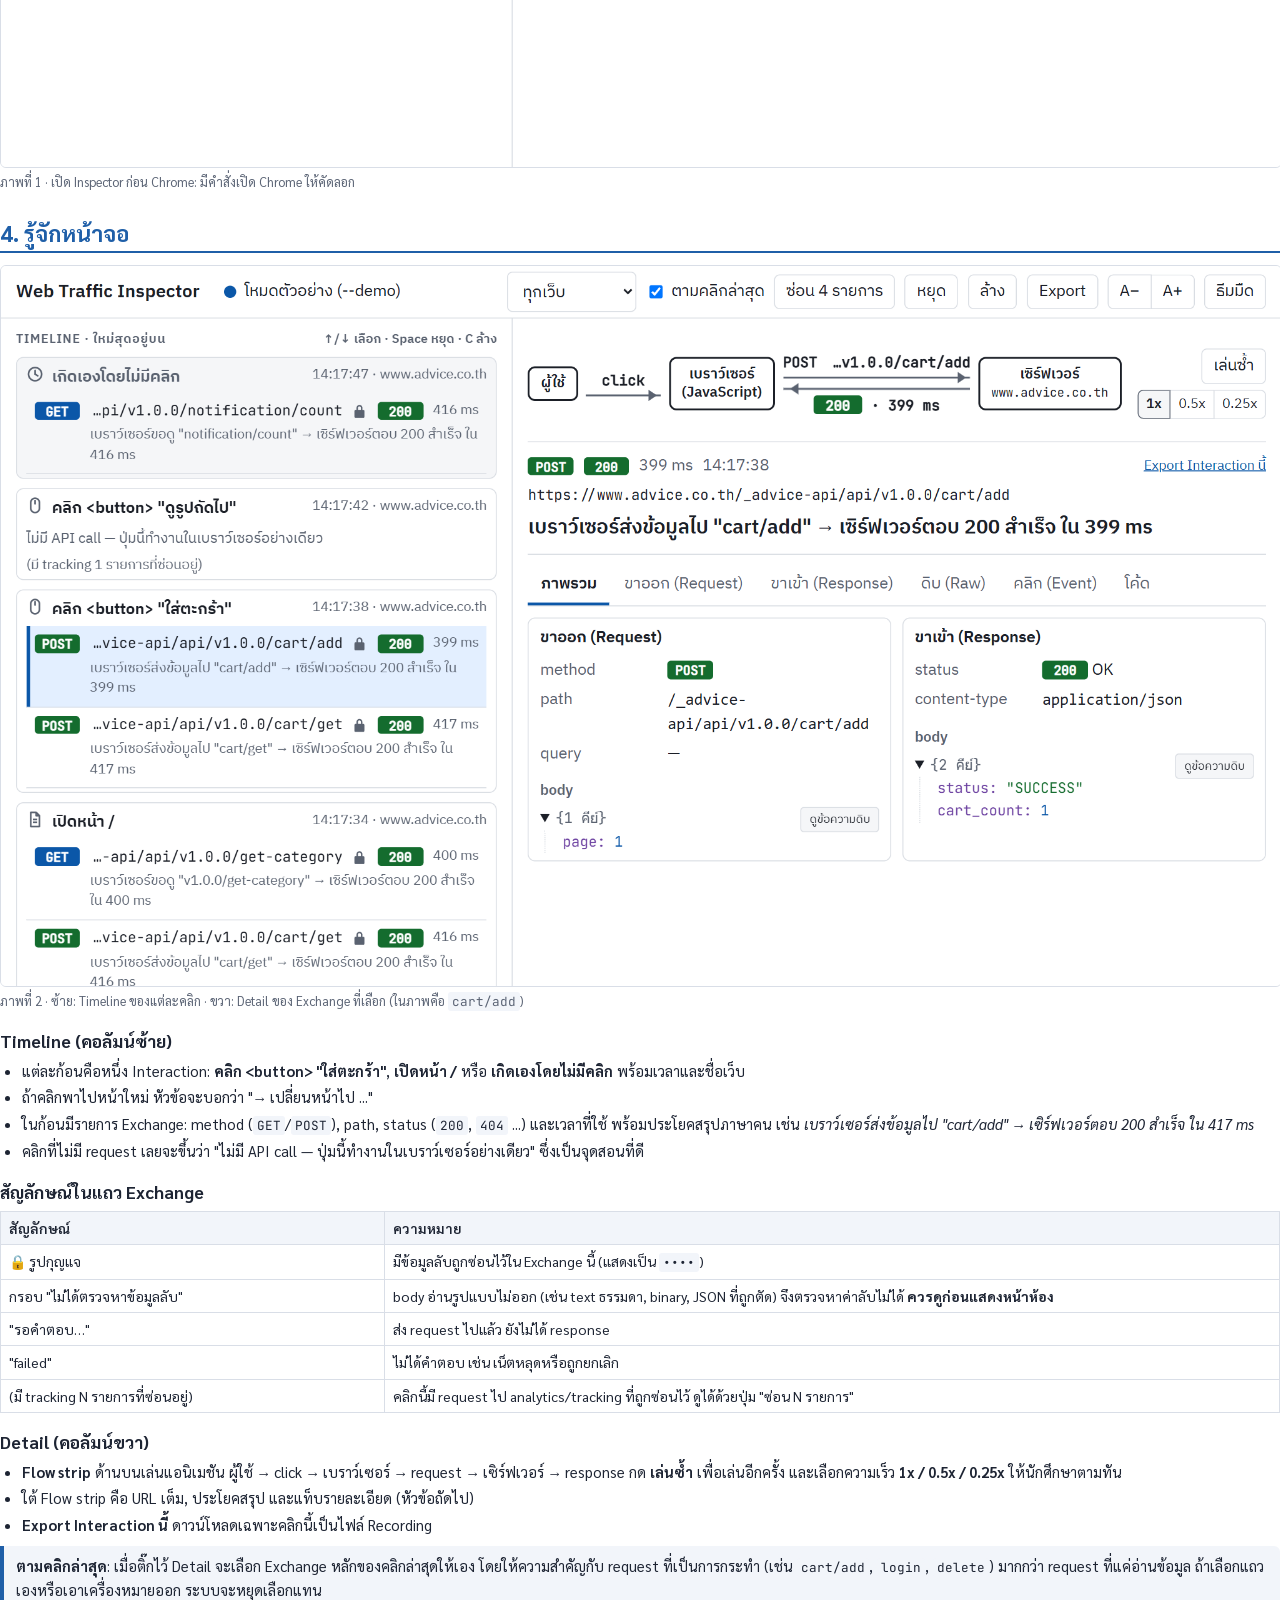
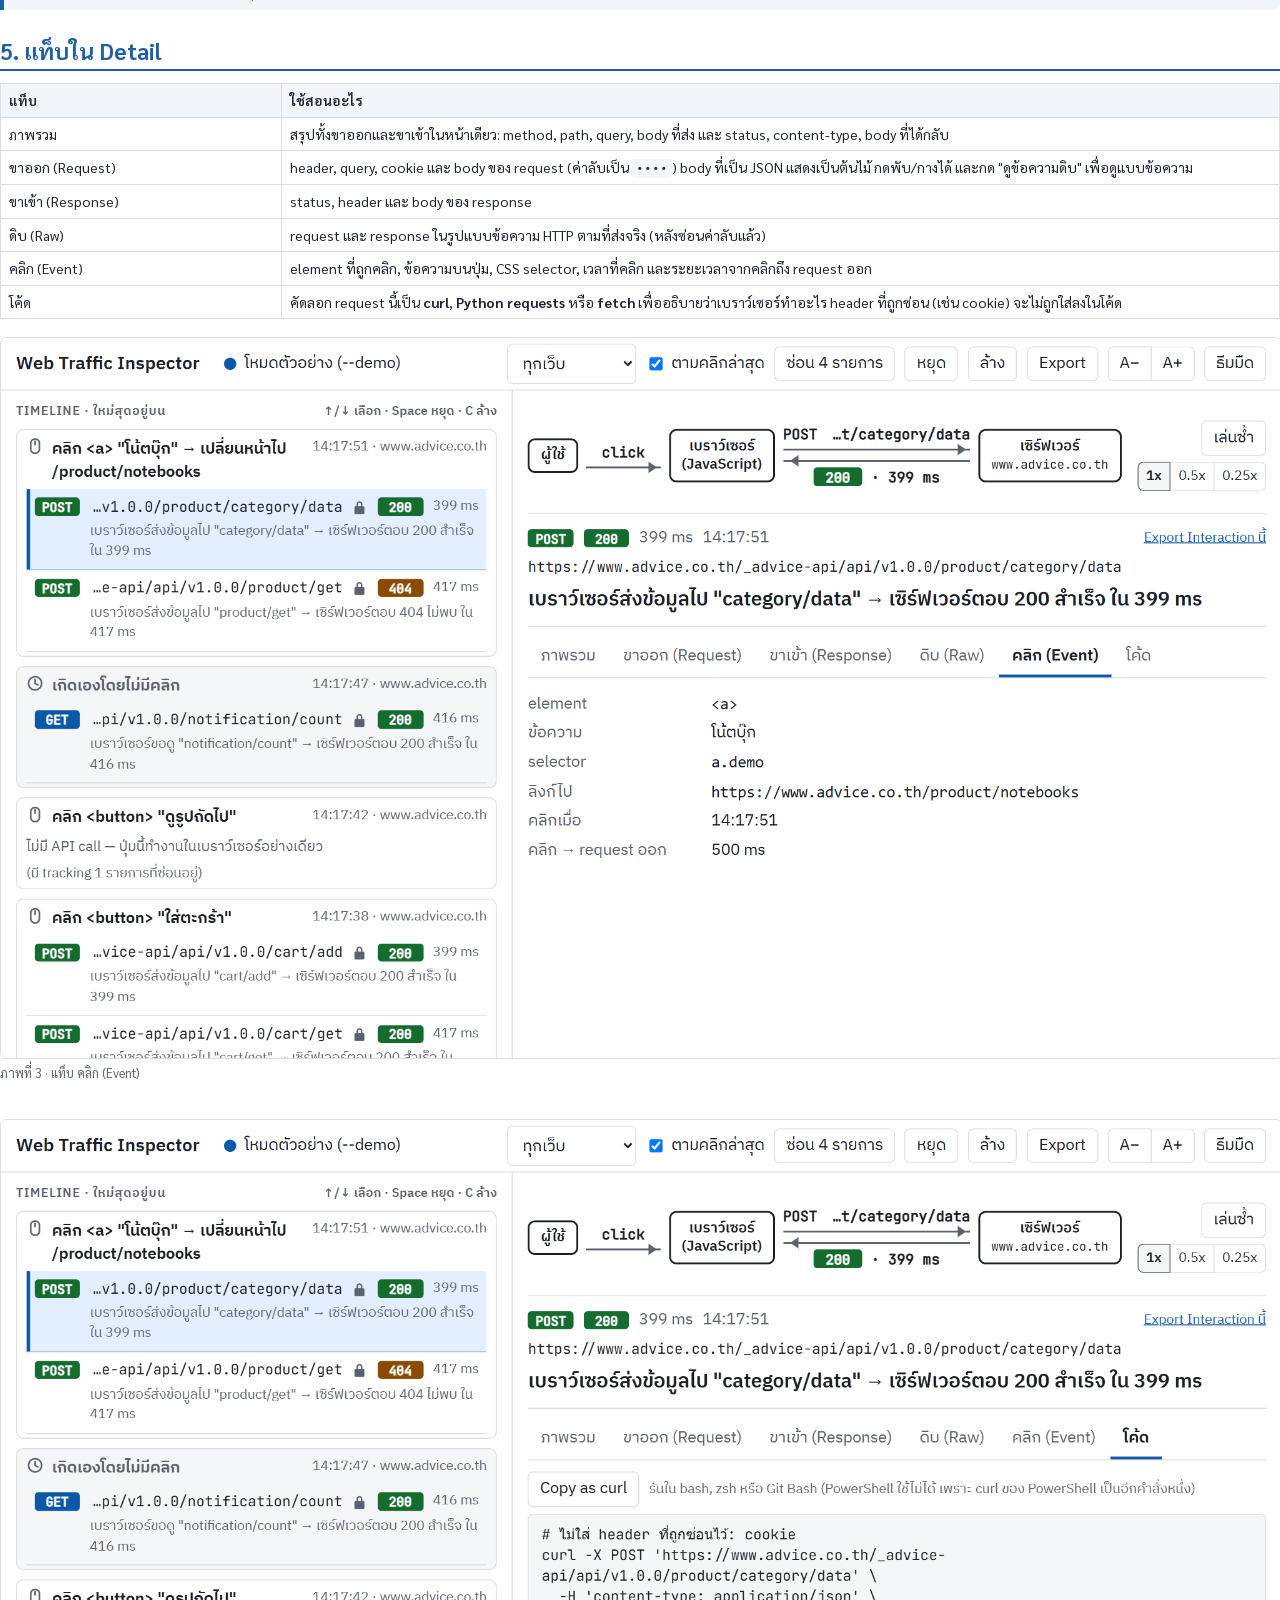
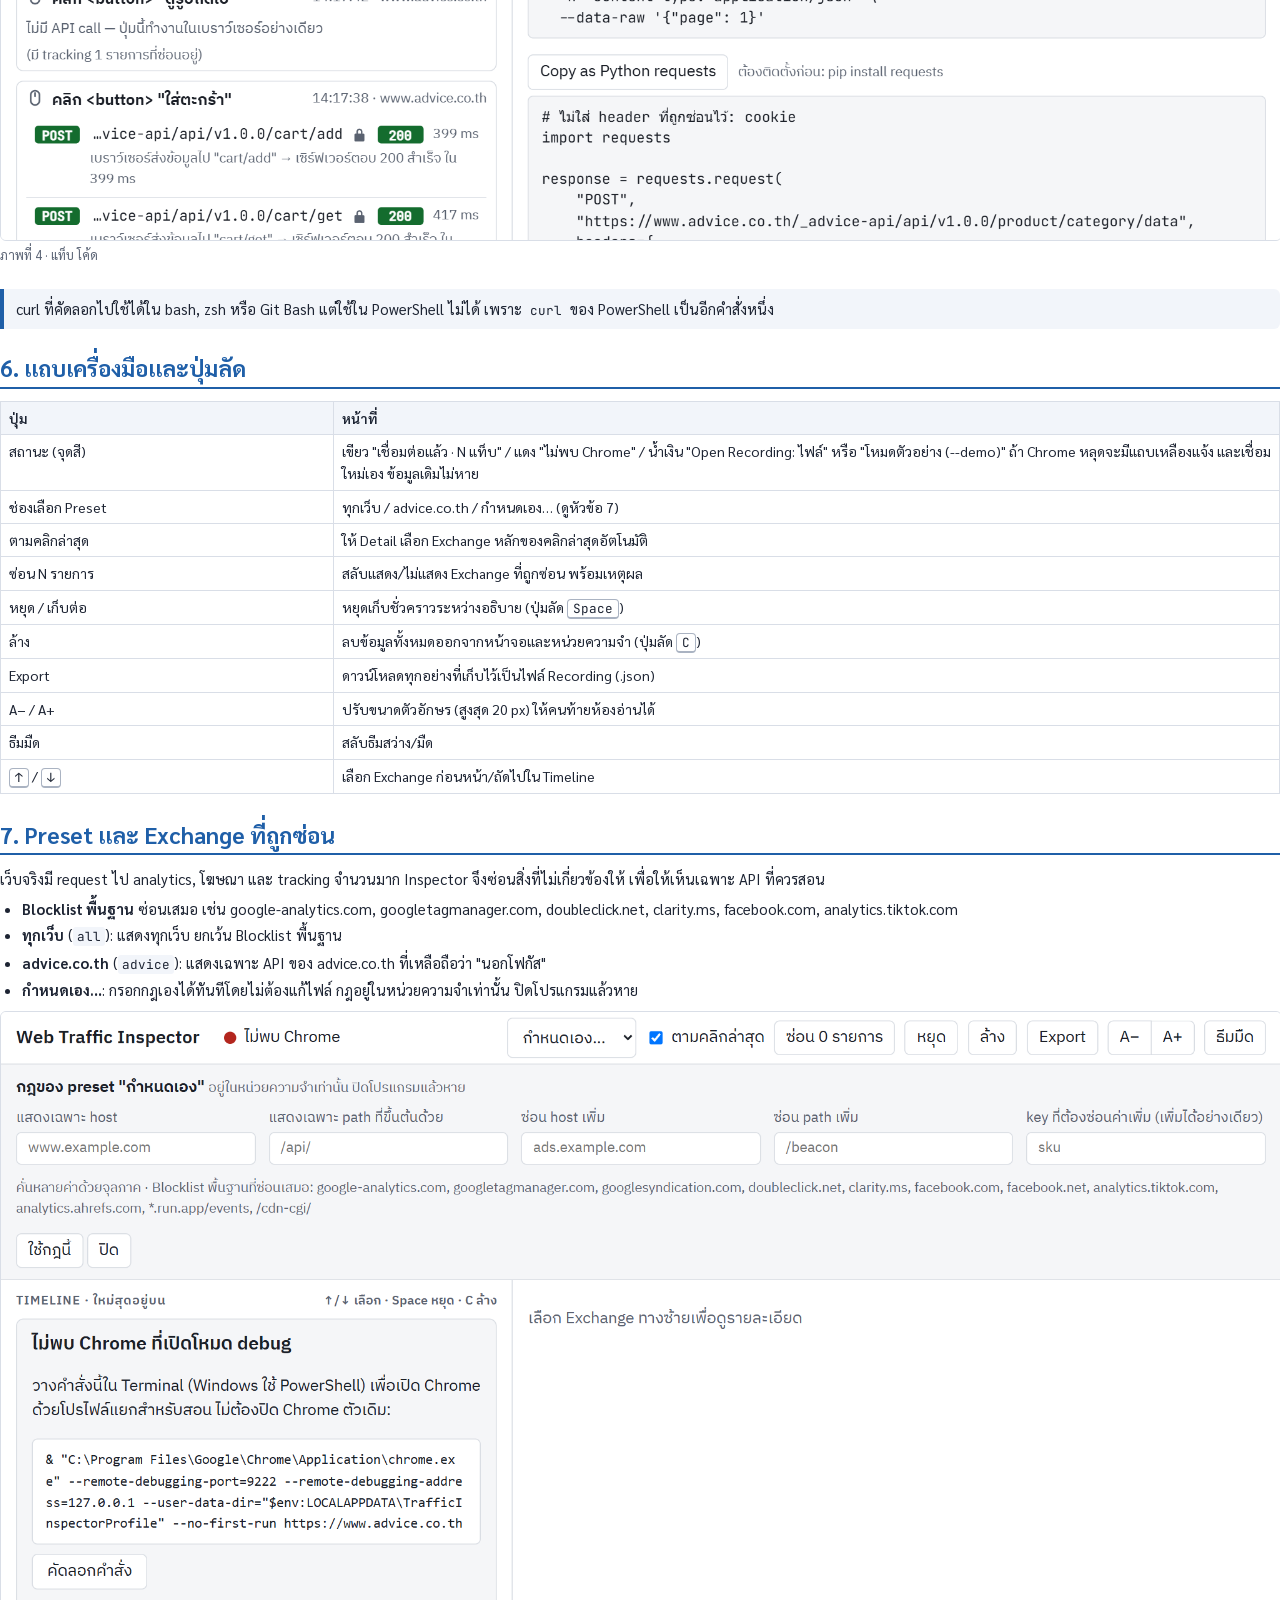
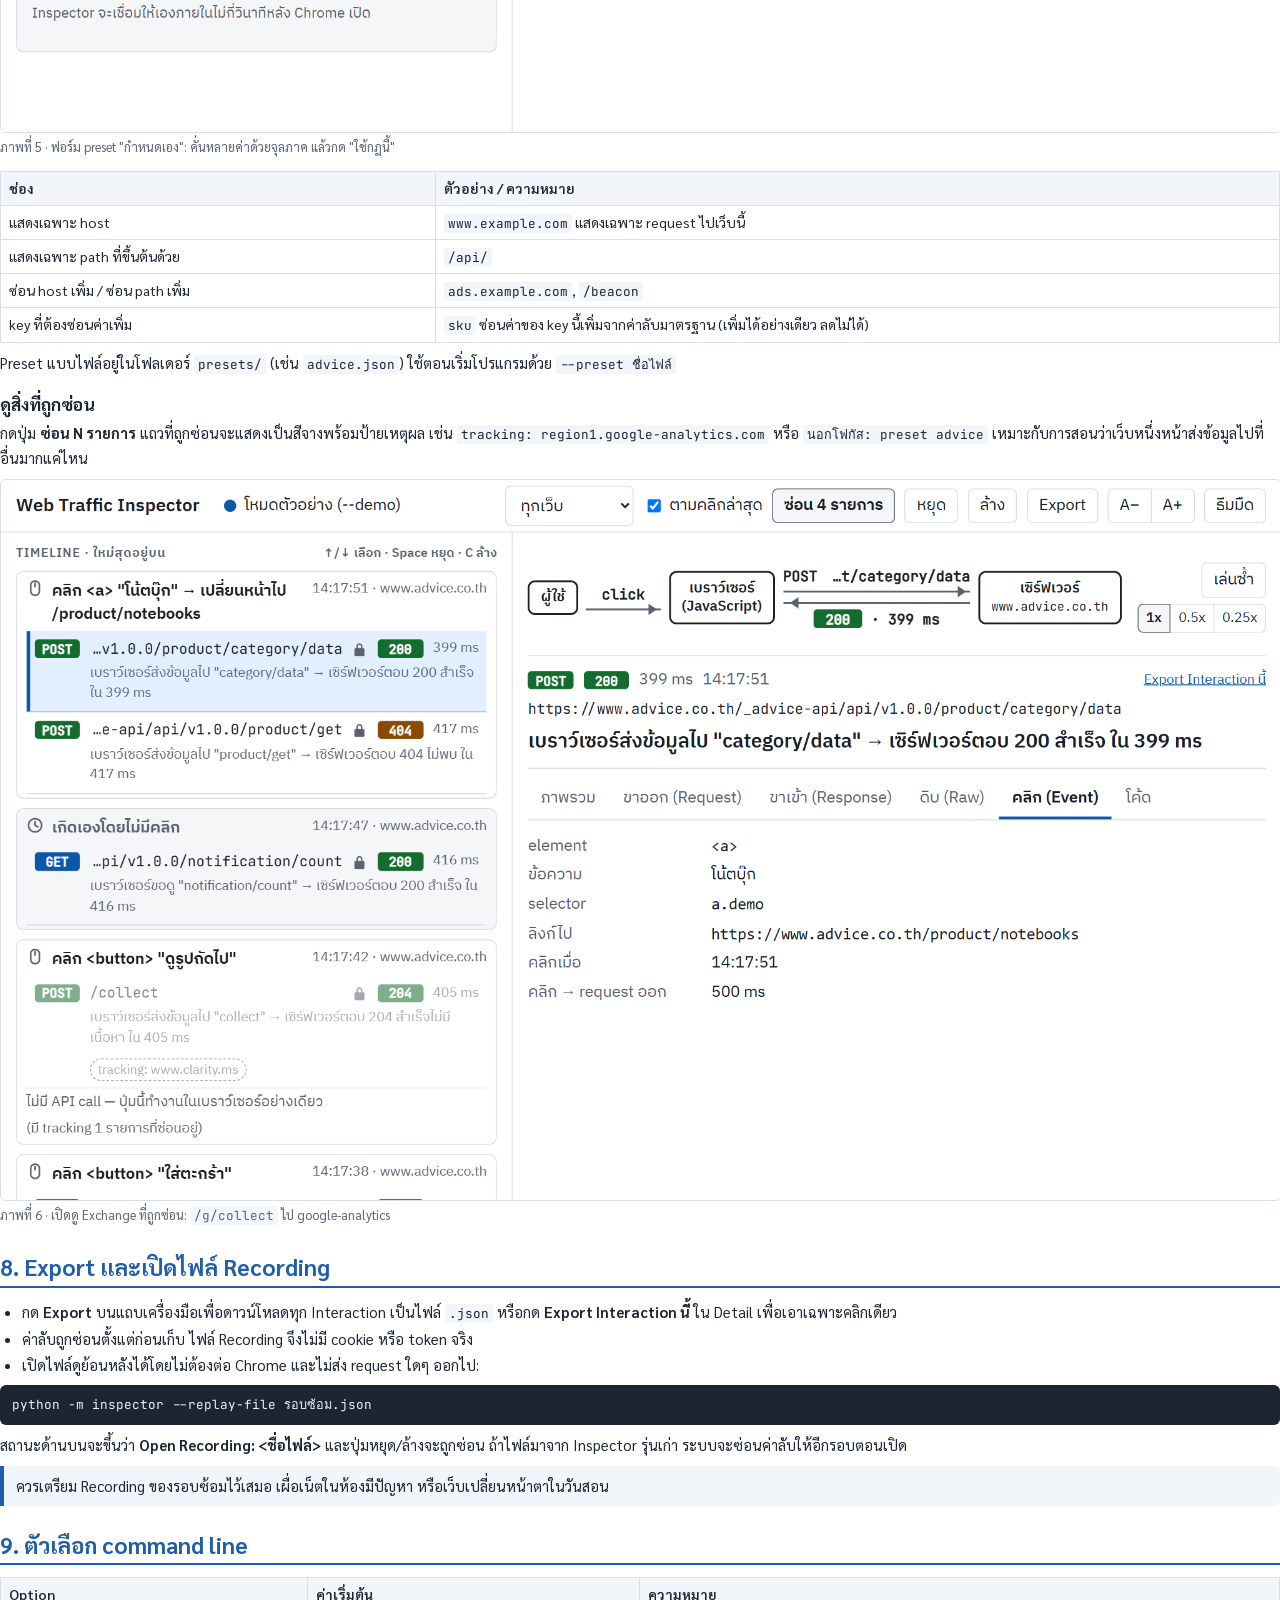
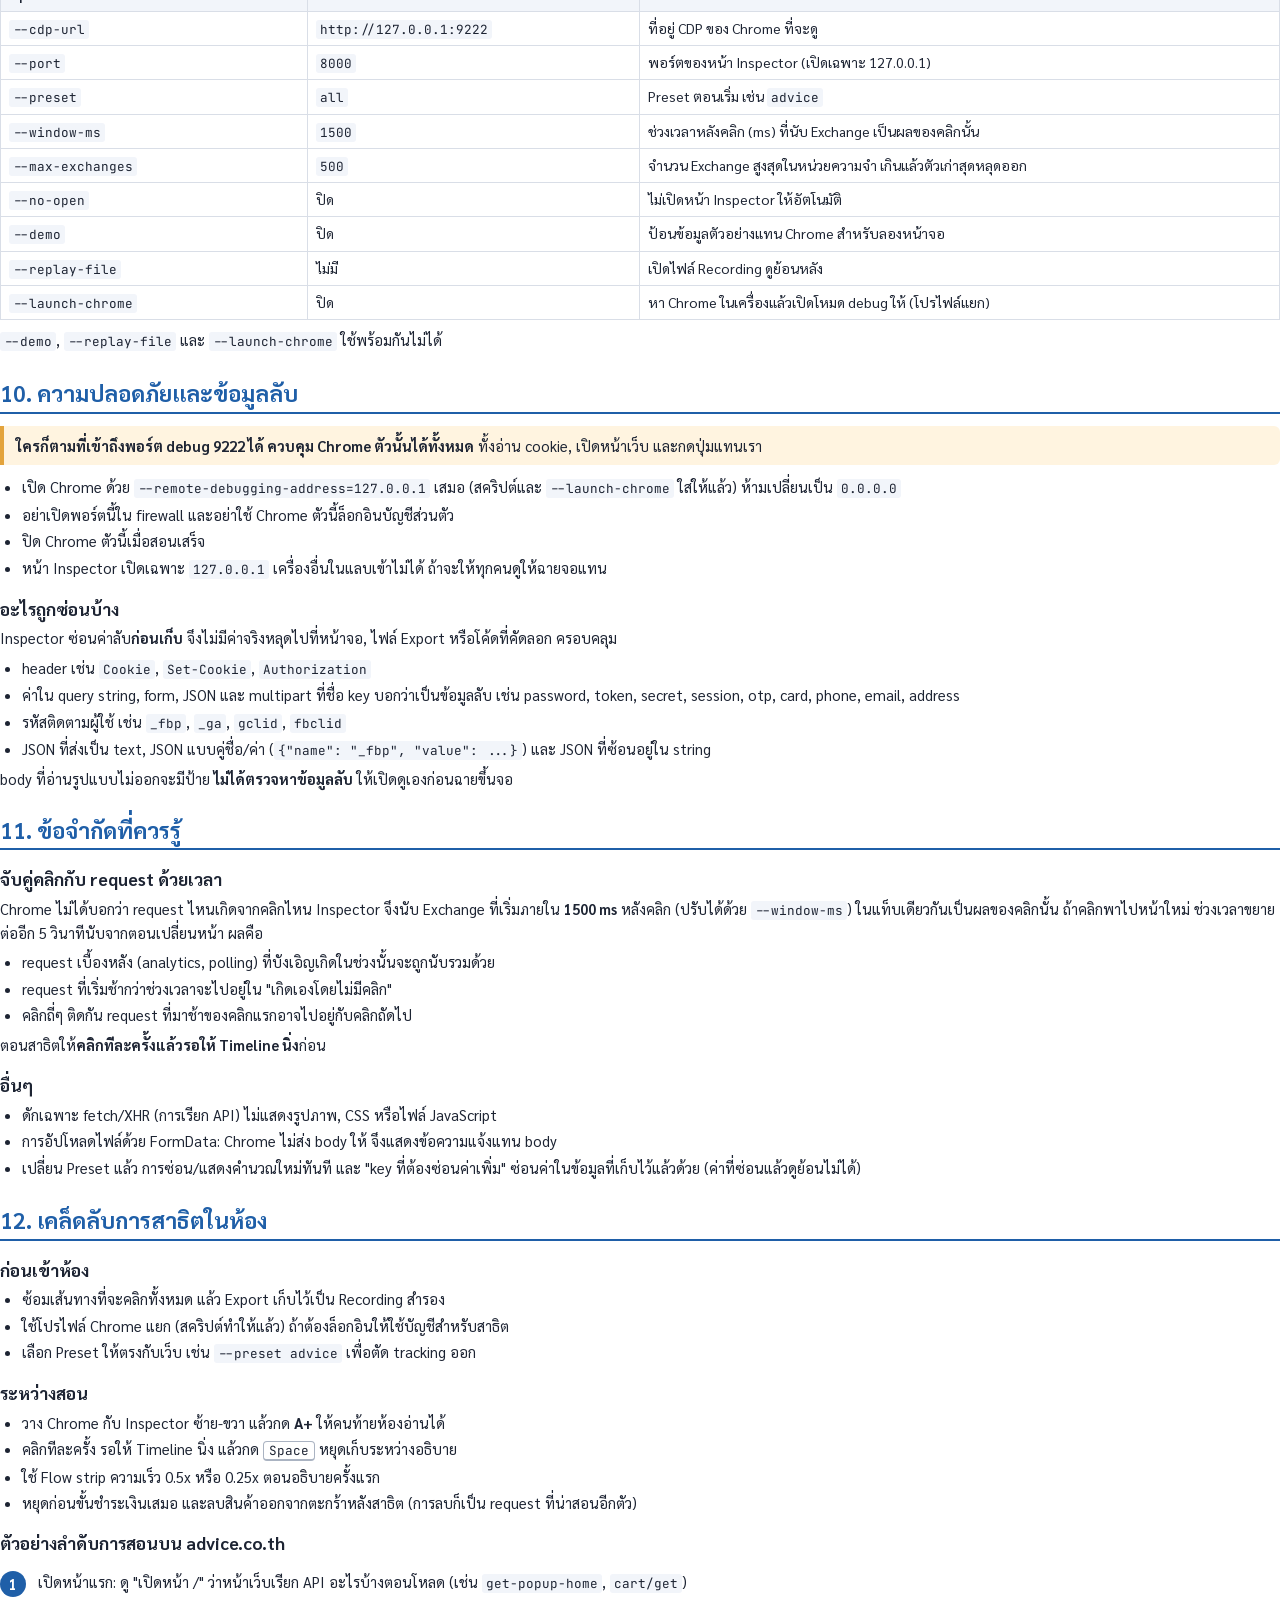
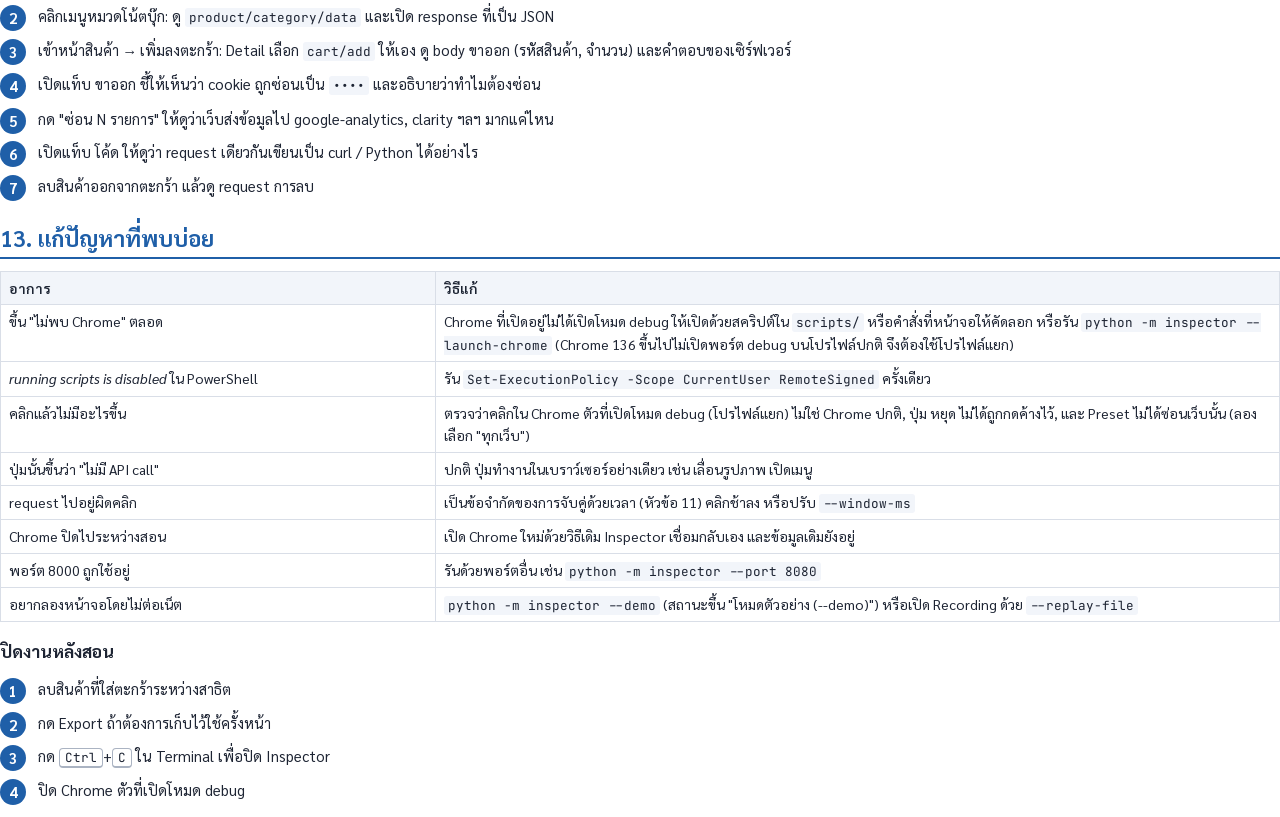
==== commit dd945a22: "fix: Mac command shown by Inspector uses nohup like the script - the command under "Chrome not found" ====
--- a/docs/guide/guide.html
+++ b/docs/guide/guide.html
@@ -122,8 +122,8 @@
     <li><b>เปิด Chrome โหมด debug</b> เลือกวิธีใดวิธีหนึ่ง
       <ul>
         <li>ดับเบิลคลิกสคริปต์: Windows ใช้ <code>scripts/start_chrome.bat</code>, macOS ใช้ <code>scripts/start_chrome.command</code>
-          (ถ้า macOS ไม่ยอมเปิด: macOS 15 ขึ้นไปไปที่ System Settings → Privacy &amp; Security → Open Anyway รุ่นก่อนหน้าคลิกขวา → Open
-          หรือข้ามทั้งหมดด้วยการรันใน Terminal: <code>sh scripts/start_chrome.command</code>)</li>
+          (ถ้า macOS ไม่ยอมเปิด ซึ่งมักเกิดเมื่อดาวน์โหลดเป็น ZIP: macOS 15 ขึ้นไปไปที่ System Settings → Privacy &amp; Security → Open Anyway;
+          รุ่นก่อนหน้าคลิกขวา → Open; หรือรันใน Terminal จากโฟลเดอร์โปรเจกต์: <code>sh scripts/start_chrome.command</code>)</li>
         <li>หรือให้ Inspector เปิดให้เลย: <code>python -m inspector --launch-chrome</code> (รวมขั้นที่ 1 และ 2 ในคำสั่งเดียว)</li>
       </ul>
       Chrome ตัวนี้ใช้<b>โปรไฟล์แยก</b> จึงไม่ปนกับบัญชีส่วนตัว และเปิดพร้อม Chrome ปกติได้
